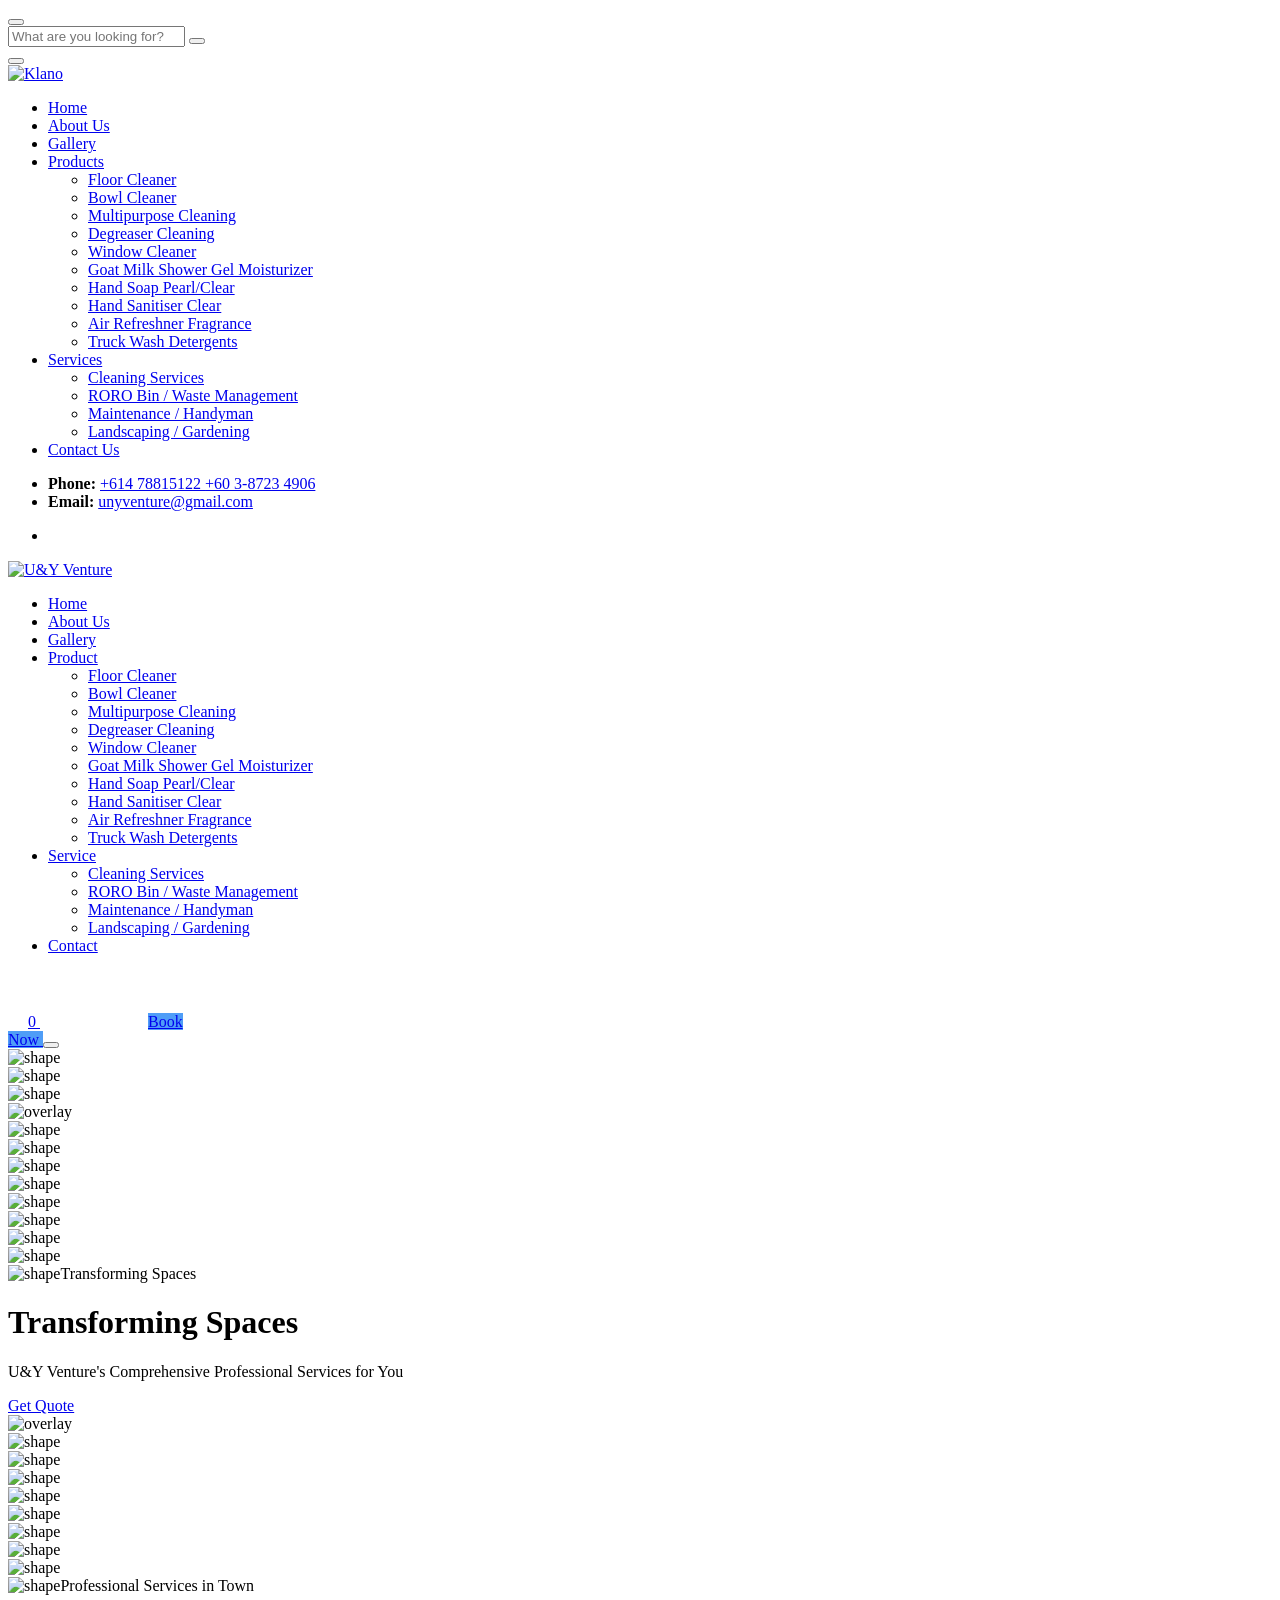
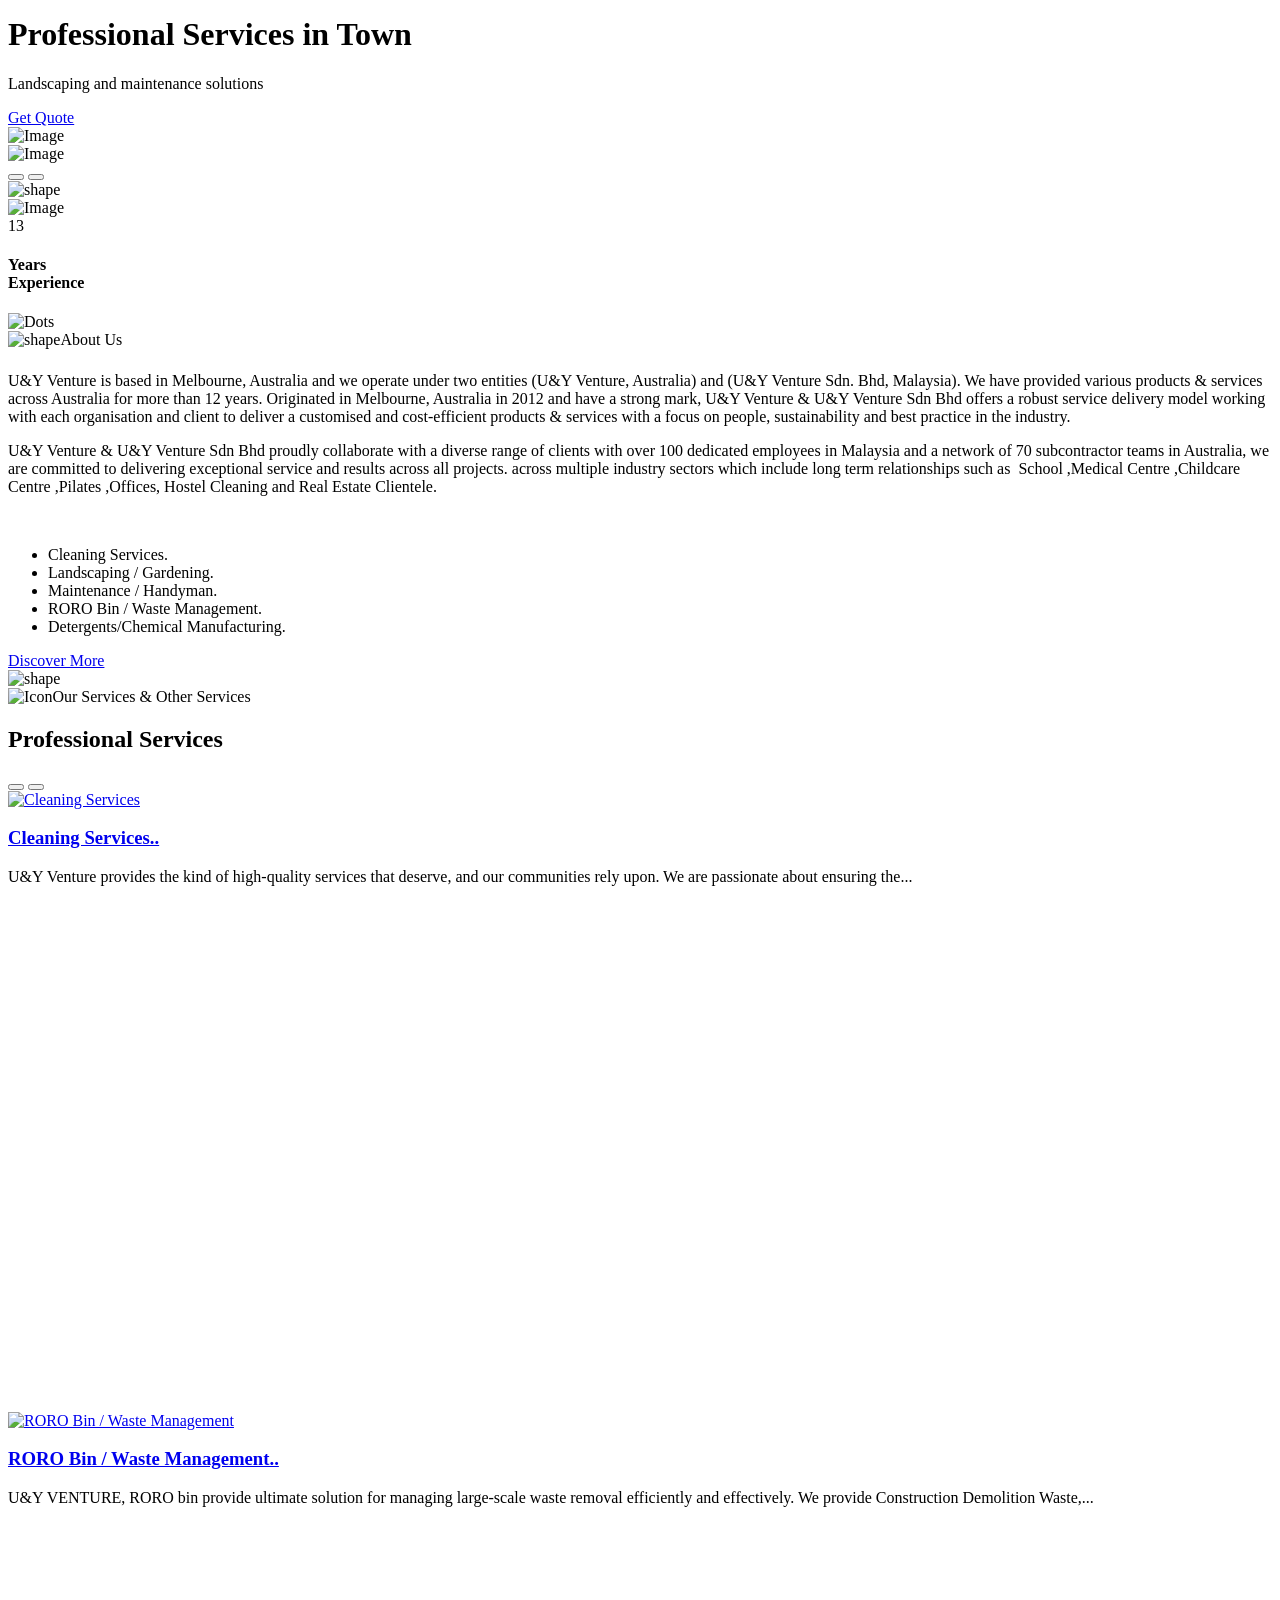
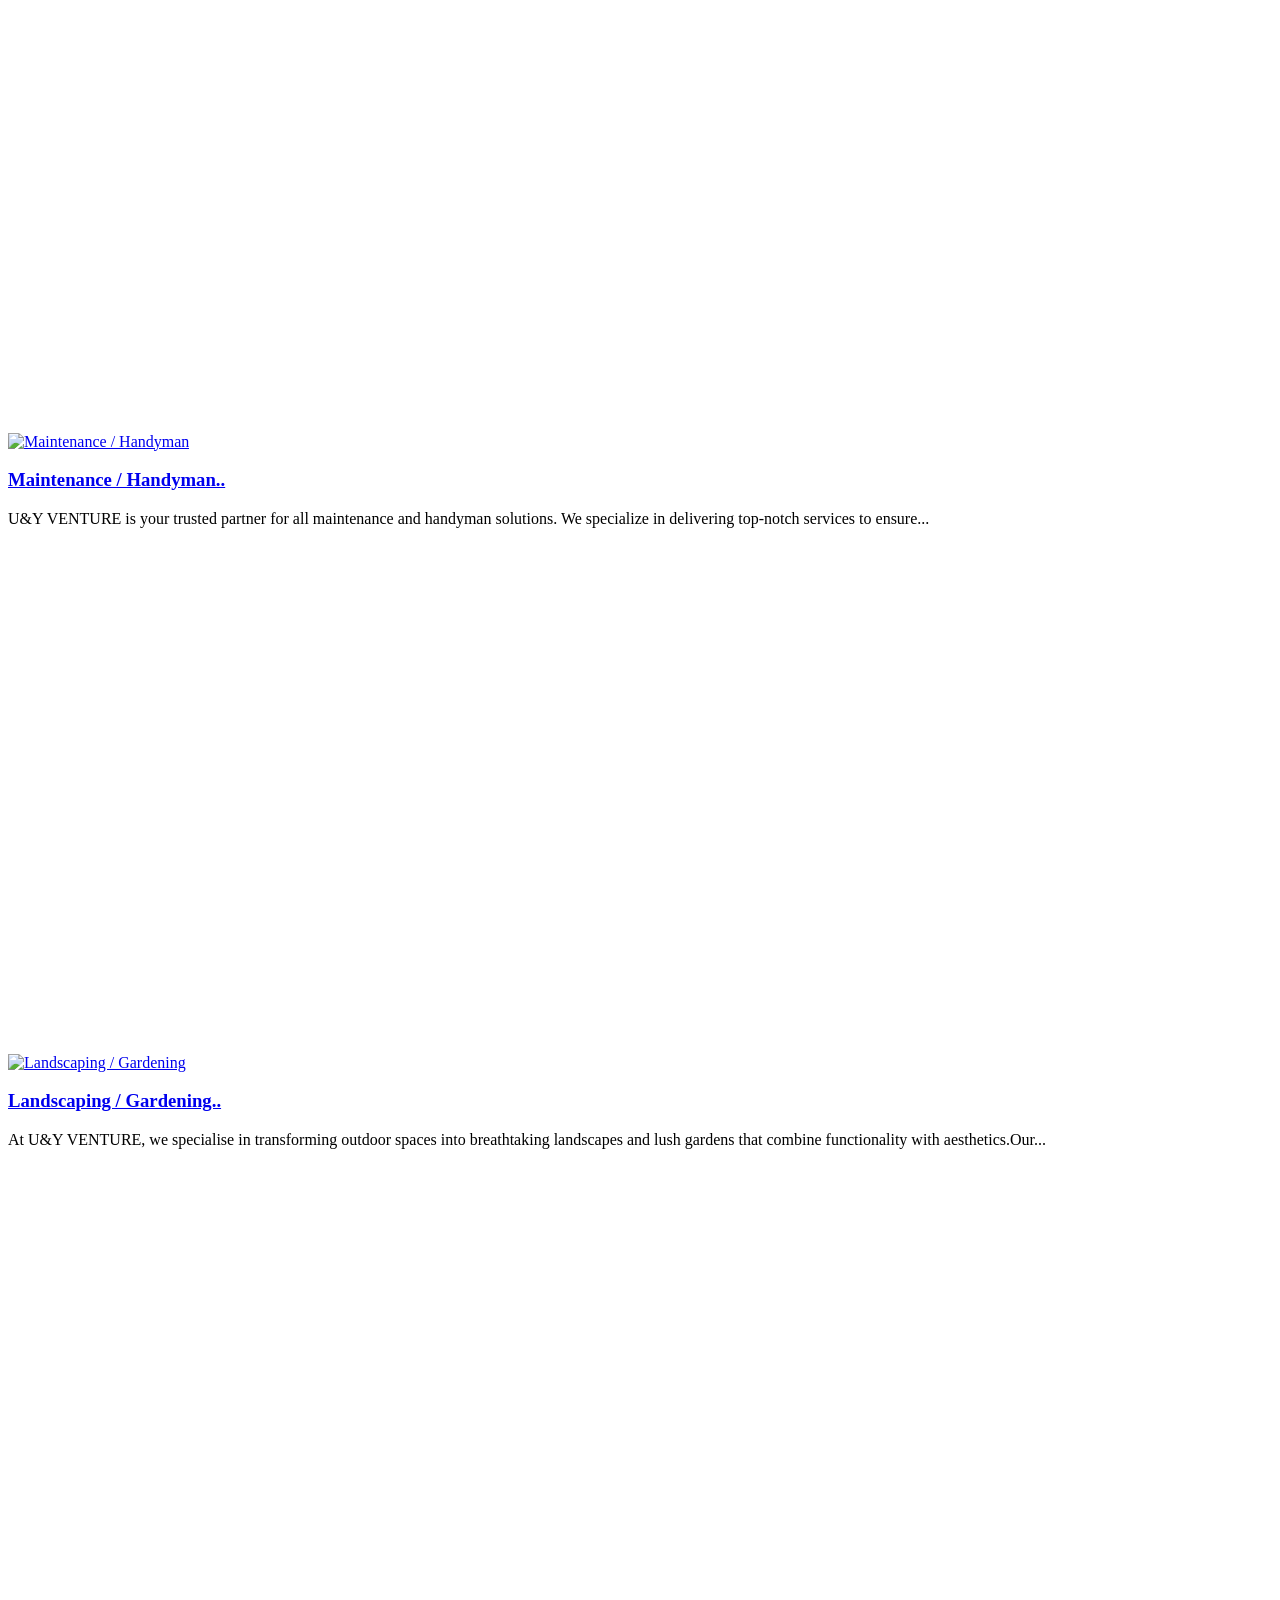
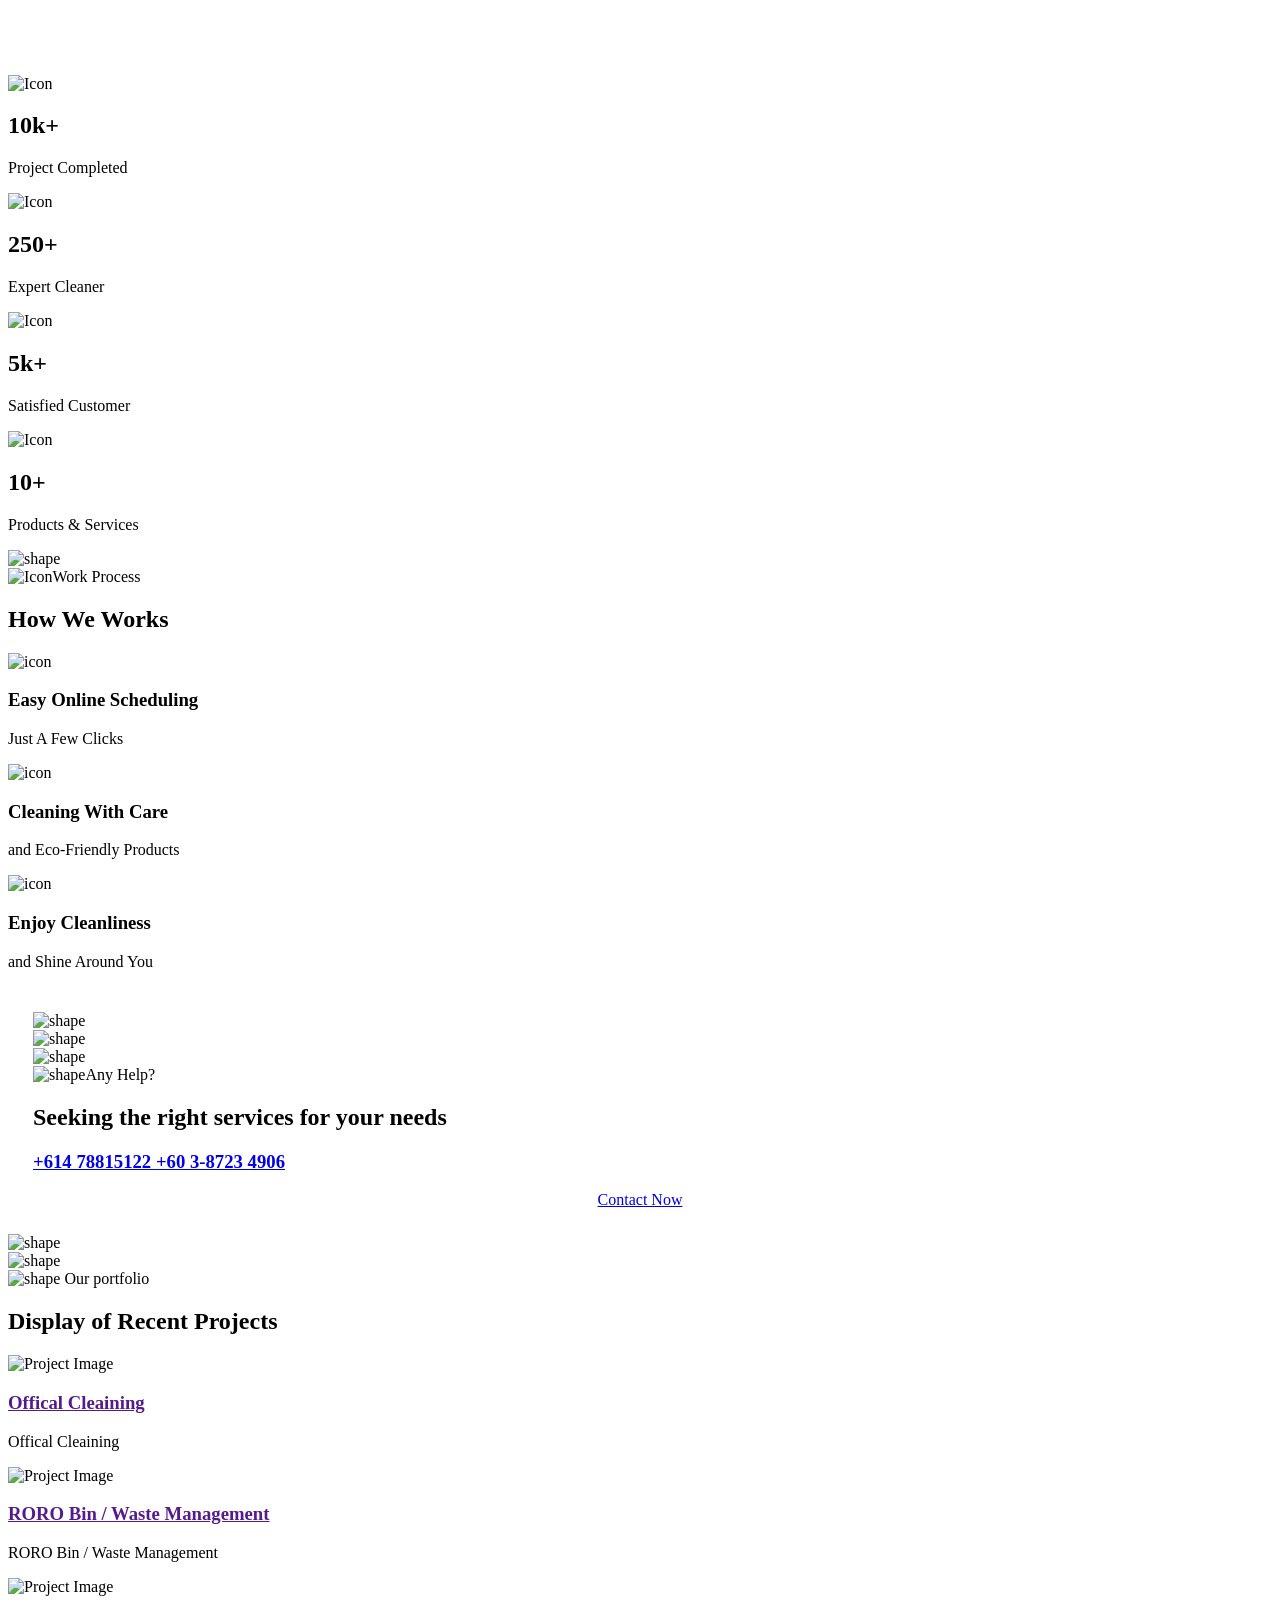
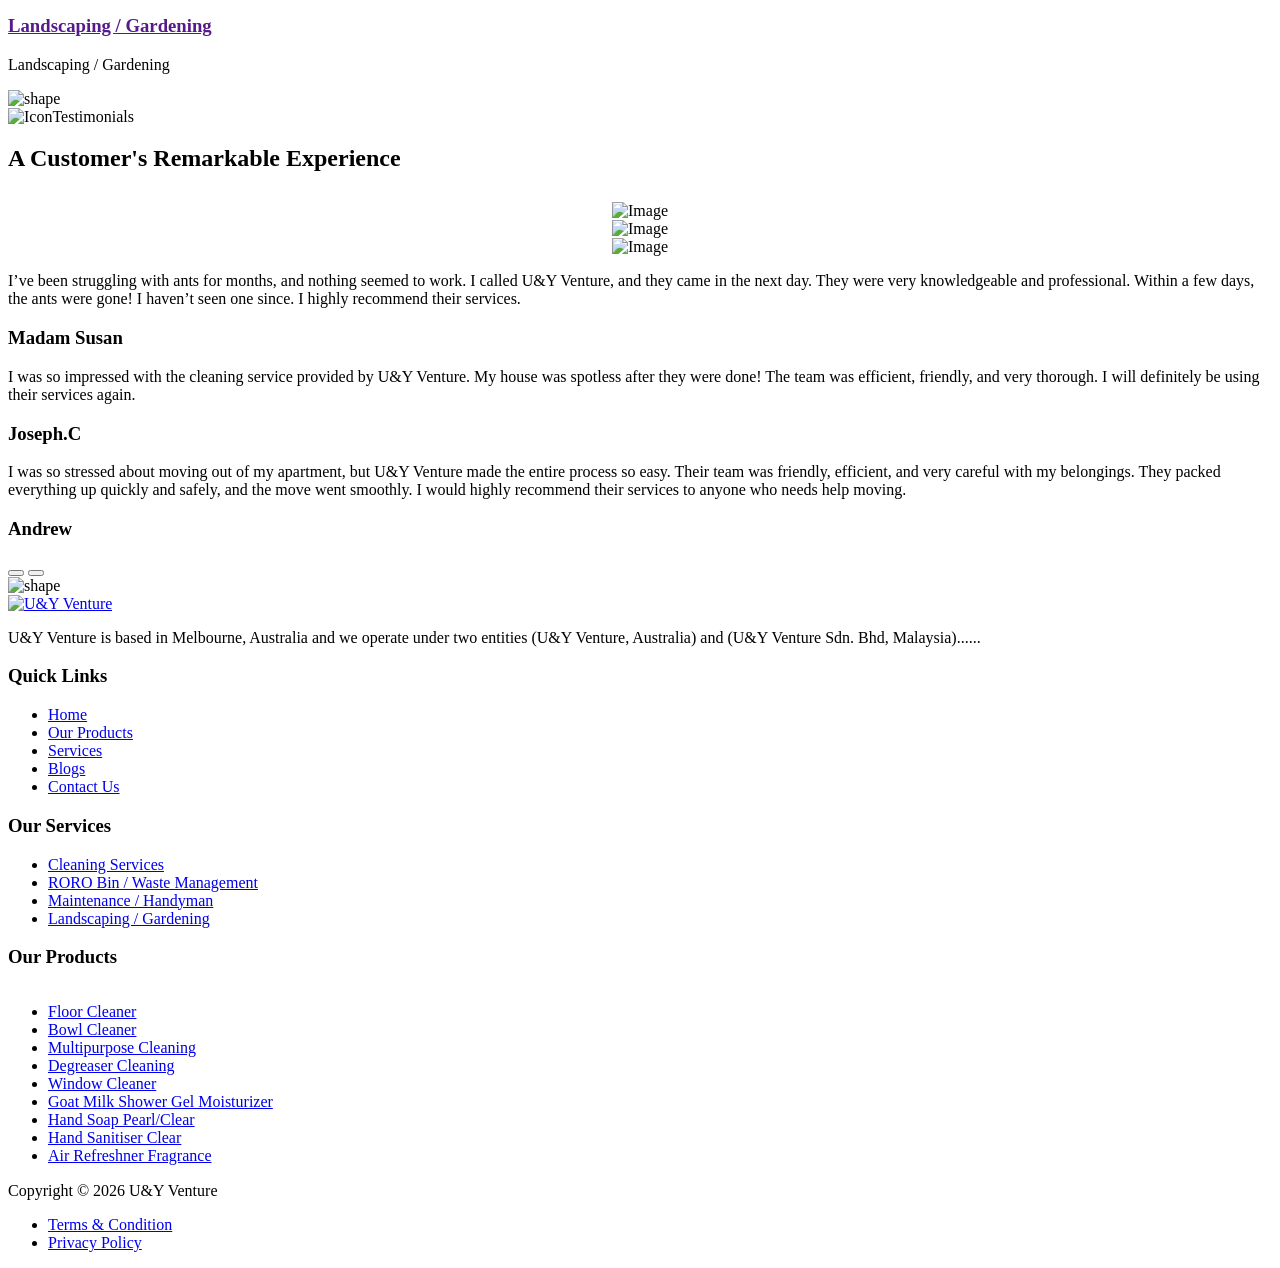
==== index.html @ c4845edf "Add files via upload" ====
<!DOCTYPE html>

<html lang="en">



<head>



    <!-- Required meta tags -->

    <meta http-equiv="content-type" content="text/html; charset=utf-8">

    <meta http-equiv="X-UA-Compatible" content="IE=edge" />

    <meta name="viewport" content="width=device-width, initial-scale=1.0, maximum-scale=1.0, user-scalable=no" />



    
    
    <meta name="description" content="U&amp;Y Venture">

    <meta property="og:description" content="U&amp;Y Venture" />

    <meta property="twitter:description" content="U&amp;Y Venture" />

    


    
    <meta name="keywords" content="U&amp;Y Venture">

    


    
    <title>U&amp;Y Venture</title>

    <meta property="og:title" content="U&amp;Y Venture" />

    <meta property="twitter:title" content="U&amp;Y Venture" />



    
    
    <link rel="canonical" href="https://unyventure.com/" />



<!---->
<link rel="stylesheet" href="https://cdnjs.cloudflare.com/ajax/libs/flag-icon-css/3.5.0/css/flag-icon.min.css">

<!---->

    <link rel="shortcut icon" href="https://unyventure.com/front/assets/img/fav.png">

    <link rel="apple-touch-icon" href="https://unyventure.com/front/assets/img/logos/apple-touch-icon-57x57.png">

    <link rel="apple-touch-icon" sizes="72x72" href="https://unyventure.com/front/assets/img/logos/apple-touch-icon-72x72.png">

    <link rel="apple-touch-icon" sizes="114x114"
        href="https://unyventure.com/front/assets/img/logos/apple-touch-icon-114x114.png">



    <!-- <link rel="preconnect" href="https://fonts.googleapis.com/">

    <link rel="preconnect" href="https://fonts.gstatic.com/" crossorigin>

    <link href="https://fonts.googleapis.com/css2?family=Poppins:wght@100;200;300;400;500;600;700;800&amp;display=swap"

        rel="stylesheet"> -->



    <link rel="stylesheet" href="https://unyventure.com/front/assets/css/app.min.css">



    <link rel="stylesheet" href="https://unyventure.com/front/assets/css/fontawesome.min.css">



    <link href="https://unyventure.com/front/assets/css/style.css" rel="stylesheet" media="screen">



    <script src="https://unyventure.com/front/assets/js/vendor/jquery-3.7.1.min.js"></script>

    <script src="https://unyventure.com/front/assets/js/app.min.js"></script>

    <script src="https://unyventure.com/front/assets/js/main.js"></script>







    <meta property="og:url" content="https://unyventure.com/" />





    <meta property="twitter:url" content="https://unyventure.com/" />







    <style>
    .left {

        text-align: left !important;

    }



    .center {

        text-align: center !important;

    }



    .right {

        text-align: right !important;

    }



    .bold {

        font-weight: bold !important;

    }



    .italic {

        font-style: italic !important;

    }



    .underline {

        text-decoration: underline !important;

    }



    blockquote {



        border-left: 5px solid rgba(0, 0, 0, .05);



        padding: 20px;



        font-size: 1.2em;



        font-style: italic;



        margin: 0 0 1.5em;



        position: relative;



    }
    </style>



    <script>
    var base_url = 'https://unyventure.com';
    </script>



</head>



<body>



    <!--<div class="preloader">-->

    <!--    <div class="loading-container">-->

    <!--        <div class="loading"></div>-->

    <!--        <div id="loading-icon"><img src="https://unyventure.com/front/assets/images/loader.svg" alt=""></div>-->

    <!--    </div>-->

    <!--</div>-->

    <!--<div class="preloader">-->

    <!--    <button class="th-btn preloaderCls">Cancel Preloader</button>-->

    <!--    <div class="preloader-inner">-->

    <!--        <div class="loader"></div>-->

    <!--    </div>-->

    <!--</div>-->

    



    <div class="popup-search-box d-none d-lg-block">

        <button class="searchClose"><i class="fal fa-times"></i></button>

        <form action="#">

            <input type="text" placeholder="What are you looking for?" /> <button type="submit"><i
                    class="fal fa-search"></i></button>

        </form>

    </div>





    <div class="th-menu-wrapper">

        <div class="th-menu-area text-center">

            <button class="th-menu-toggle"><i class="fal fa-times"></i></button>

            <div class="mobile-logo">

                <a href="https://unyventure.com"><img src="https://unyventure.com/front/assets/img/logo.png" style="width: 100px;"
                        alt="Klano" /></a>

            </div>

            <div class="th-mobile-menu">

                <ul>

                    <li>

                        <a href="https://unyventure.com">Home</a>

                    </li>

                    <li><a href="https://unyventure.com/about-us">About Us</a></li>
                   <li><a href="https://unyventure.com/gallery">Gallery</a></li>

                    <li class="menu-item-has-children">

                        <a href="https://unyventure.com/products"> Products</a>

                        <ul class="sub-menu">
                            <!-- Add these styles -->

                            
                            
                            <li>

                                <a href="https://unyventure.com/product/floor-cleaner">Floor Cleaner</a>

                            </li>

                            
                            <li>

                                <a href="https://unyventure.com/product/bowl-cleaner">Bowl Cleaner</a>

                            </li>

                            
                            <li>

                                <a href="https://unyventure.com/product/multipurpose-cleaning">Multipurpose Cleaning</a>

                            </li>

                            
                            <li>

                                <a href="https://unyventure.com/product/degreaser-cleaning">Degreaser Cleaning</a>

                            </li>

                            
                            <li>

                                <a href="https://unyventure.com/product/window-cleaner">Window Cleaner</a>

                            </li>

                            
                            <li>

                                <a href="https://unyventure.com/product/goat-milk-shower-gel-moisturizer">Goat Milk Shower Gel  Moisturizer</a>

                            </li>

                            
                            <li>

                                <a href="https://unyventure.com/product/hand-soap-pearl-clear">Hand Soap Pearl/Clear</a>

                            </li>

                            
                            <li>

                                <a href="https://unyventure.com/product/hand-sanitiser-clear">Hand Sanitiser Clear</a>

                            </li>

                            
                            <li>

                                <a href="https://unyventure.com/product/air-refreshner-fragrance">Air Refreshner Fragrance</a>

                            </li>

                            
                            <li>

                                <a href="https://unyventure.com/product/truck-wash-detergents">Truck Wash Detergents</a>

                            </li>

                            
                        </ul>

                    </li>



                    <li class="menu-item-has-children">

                        <a href="https://unyventure.com/services"> Services</a>

                        <ul class="sub-menu">

                            
                            
                            <li>

                                <a href="https://unyventure.com/service/cleaning-services">Cleaning Services</a>

                            </li>

                            
                            <li>

                                <a href="https://unyventure.com/service/roro-bin-waste-management">RORO Bin / Waste Management</a>

                            </li>

                            
                            <li>

                                <a href="https://unyventure.com/service/maintenance-handyman">Maintenance / Handyman</a>

                            </li>

                            
                            <li>

                                <a href="https://unyventure.com/service/landscaping-gardening">Landscaping / Gardening</a>

                            </li>

                            
                        </ul>

                    </li>

                    <!-- <li class="menu-item-has-children">

                            <a href="#">Pages</a>

                            <ul class="sub-menu">

                                <li class="menu-item-has-children">

                                    <a href="#">Shop</a>

                                    <ul class="sub-menu">

                                        <li><a href="shop.html">Shop</a></li>

                                        <li><a href="shop-details.html">Shop Details</a></li>

                                        <li><a href="cart.html">Cart Page</a></li>

                                        <li><a href="checkout.html">Checkout</a></li>

                                        <li><a href="wishlist.html">Wishlist</a></li>

                                    </ul>

                                </li>

                                <li><a href="team.html">Team</a></li>

                                <li><a href="team-details.html">Team Details</a></li>

                                <li><a href="gallery.html">Project Gallery</a></li>

                                <li><a href="project-details.html">Project Details</a></li>

                                <li><a href="appointment.html">Appointments</a></li>

                                <li><a href="faq.html">Faq Page</a></li>

                                <li><a href="pricing.html">Pricing Plan</a></li>

                                <li><a href="error.html">Error Page</a></li>

                            </ul>

                        </li>

                        <li class="menu-item-has-children">

                            <a href="#">Blog</a>

                            <ul class="sub-menu">

                                <li><a href="blog.html">Blog</a></li>

                                <li><a href="blog-details.html">Blog Details</a></li>

                            </ul>

                        </li> -->

                    <li><a href="https://unyventure.com/contact-us">Contact Us</a></li>

                </ul>

            </div>

        </div>

    </div>

    <header class="th-header header-layout1">

        <div class="header-top">

            <div class="container">

                <div class="row justify-content-center justify-content-lg-between align-items-center gy-2">

                    <div class="col-auto d-none d-lg-block">

                        <div class="header-links">

                            <ul>

                                <li class="d-none d-sm-inline-block">
                                    <i class="fas fa-phone"></i><b>Phone:</b>
                                    <a href="tel:+61478815122">
                                        <span class="flag-icon flag-icon-au"></span> +614 78815122
                                    </a>
                                    <a href="tel:+60387234906">
                                        <span class="flag-icon flag-icon-my"></span> +60 3-8723 4906
                                    </a>
                                </li>




                                <li class="d-none d-sm-inline-block">

                                    <i class="fas fa-envelope"></i><b>Email:</b>

                                    <a
                                        href="mailto:unyventure@gmail.com">unyventure@gmail.com</a>

                                </li>

                            </ul>

                        </div>

                    </div>

                    <div class="col-auto">

                        <div class="header-links">

                            <ul>

                                <li>

                                    <div class="social-links">

                                        <!--<a href="https://www.facebook.com/share/1FcgkQNRRk/?mibextid=wwXIfr"><i class="fab fa-facebook-f"></i></a>-->

                                        <!--<a href="https://www.youtube.com/@UnYVenture"><i class="fab fa-twitter"></i></a>-->

                                        <!--<a href="https://www.tiktok.com/@unyventuresdnbhd?_t=ZS-8xALS7BcxKT&amp;_r=1"><i-->
                                        <!--        class="fab fa-linkedin-in"></i></a>-->

                                        <!--<a href="https://www.instagram.com/uny_venture?igsh=MWFhdTdseTFsdWxjMg%3D%3D&amp;utm_source=qr"><i class="fab fa-instagram"></i></a>-->

                                        <!--<a href=""><i class="fab fa-youtube"></i></a>-->
                                        
                                           <a target="_blank" href="https://www.facebook.com/share/1FcgkQNRRk/?mibextid=wwXIfr"><i class="fab fa-facebook-f"></i></a>
    <a target="_blank" href="https://www.instagram.com/uny_venture?igsh=MWFhdTdseTFsdWxjMg%3D%3D&amp;utm_source=qr"><i class="fab fa-instagram"></i></a>
<a target="_blank" href="https://www.youtube.com/@UnYVenture"><i class="fab fa-youtube"></i></a>
                        <a target="_blank" href="https://www.tiktok.com/@unyventuresdnbhd?_t=ZS-8xALS7BcxKT&amp;_r=1"><i class="fab fa-tiktok"></i></a>

                                    </div>

                                </li>

                            </ul>

                        </div>

                    </div>

                </div>

            </div>

        </div>

        <div class="sticky-wrapper">

            <div class="menu-area">

                <div class="container">

                    <div class="row align-items-center justify-content-between">

                        <div class="col-auto">

                            <div class="header-logo">

                                <a href="https://unyventure.com"><img src="https://unyventure.com/front/assets/img/logo.png"
                                        style="width: 100px;" alt="U&amp;Y Venture" /></a>

                            </div>

                        </div>

                        <div class="col-auto d-none d-lg-inline-block">

                            <nav class="main-menu d-none d-lg-inline-block">

                                <ul>

                                    <li><a href="https://unyventure.com">Home</a></li>

                                    <li><a href="https://unyventure.com/about-us">About Us</a></li>
                                      <li><a href="https://unyventure.com/gallery">Gallery</a></li>
                                    <!--<li><a href="https://unyventure.com/shop">Shop</a></li>-->

                                    <li class="menu-item-has-children">

                                        <a href="https://unyventure.com/products">Product</a>

                                        <ul class="sub-menu">

                                            
                                            
                                            <li>

                                                <a
                                                    href="https://unyventure.com/product/floor-cleaner">Floor Cleaner</a>

                                            </li>

                                            
                                            <li>

                                                <a
                                                    href="https://unyventure.com/product/bowl-cleaner">Bowl Cleaner</a>

                                            </li>

                                            
                                            <li>

                                                <a
                                                    href="https://unyventure.com/product/multipurpose-cleaning">Multipurpose Cleaning</a>

                                            </li>

                                            
                                            <li>

                                                <a
                                                    href="https://unyventure.com/product/degreaser-cleaning">Degreaser Cleaning</a>

                                            </li>

                                            
                                            <li>

                                                <a
                                                    href="https://unyventure.com/product/window-cleaner">Window Cleaner</a>

                                            </li>

                                            
                                            <li>

                                                <a
                                                    href="https://unyventure.com/product/goat-milk-shower-gel-moisturizer">Goat Milk Shower Gel  Moisturizer</a>

                                            </li>

                                            
                                            <li>

                                                <a
                                                    href="https://unyventure.com/product/hand-soap-pearl-clear">Hand Soap Pearl/Clear</a>

                                            </li>

                                            
                                            <li>

                                                <a
                                                    href="https://unyventure.com/product/hand-sanitiser-clear">Hand Sanitiser Clear</a>

                                            </li>

                                            
                                            <li>

                                                <a
                                                    href="https://unyventure.com/product/air-refreshner-fragrance">Air Refreshner Fragrance</a>

                                            </li>

                                            
                                            <li>

                                                <a
                                                    href="https://unyventure.com/product/truck-wash-detergents">Truck Wash Detergents</a>

                                            </li>

                                            
                                        </ul>

                                    </li>

                                    <li class="menu-item-has-children">

                                        <a href="https://unyventure.com/services">Service</a>

                                        <ul class="sub-menu">

                                            
                                            
                                            <li>

                                                <a
                                                    href="https://unyventure.com/service/cleaning-services">Cleaning Services</a>

                                            </li>

                                            
                                            <li>

                                                <a
                                                    href="https://unyventure.com/service/roro-bin-waste-management">RORO Bin / Waste Management</a>

                                            </li>

                                            
                                            <li>

                                                <a
                                                    href="https://unyventure.com/service/maintenance-handyman">Maintenance / Handyman</a>

                                            </li>

                                            
                                            <li>

                                                <a
                                                    href="https://unyventure.com/service/landscaping-gardening">Landscaping / Gardening</a>

                                            </li>

                                            
                                        </ul>

                                    </li>

                                    <li><a href="https://unyventure.com/contact-us">Contact</a></li>

                                </ul>

                            </nav>

                        </div>

                        <div class="col-auto">

                            <div class="header-button">
                                <!-- <button type="button"
                                    class="simple-icon sideMenuCart"><span class="badge">5</span> <i
                                        class="far fa-cart-shopping"></i></button> -->
                                <a href="https://unyventure.com/cart" class="th-btn1"
                                    style="padding: 28px 20px; border-radius:0px;">
                                    <i class="fa-light far fa-cart-shopping"></i>
                                    <span class="badge">0</span>
                                </a>
                                <a href="tel:+61381192247" class="th-btn1" title="Australia"
                                   style="padding: 28px 20px; border-radius: 0px; position: relative; display: inline-block; text-decoration: none;">
                                    <i class="fa-light fa-phone"></i>

                                </a>
                                
                                <style>
                                    /* Hover effect for the button */
                                    .th-btn1:hover span {
                                        visibility: visible !important; /* Show the tooltip on hover */
                                    }
                                </style>


                                
                                                                <a href="tel:+60387234906" class="th-btn1" title="Malaysia"
                                   style="padding: 28px 20px; border-radius: 0px; position: relative; display: inline-block; text-decoration: none;">
                                    <i class="fa-light fa-phone"></i>
                                    
                                </a>
                                
                               

                                        


                                <!-- Book Now Button for mobile -->

                                <a href="https://unyventure.com/contact-us" class="th-btn1 d-block d-lg-none"
                                    style="border-radius:0px;background-color: #4f9df7;">

                                    <span>Book</span><br>

                                    <span>Now</span><i class="ms-2"></i>

                                </a>

                                <!-- Book Now Button for mobile -->

                                <button type="button" class="th-menu-toggle d-block d-lg-none"><i
                                        class="far fa-bars"></i></button>

                            </div>



                        </div>

                    </div>

                </div>

            </div>

        </div>

    </header>





    <!-- Header End -->




<!-- Slider -->

<div class="th-hero-wrapper hero-1" id="hero">

    <div class="shape-mockup starani" data-top="9%" data-left="9%"><img
            src="https://unyventure.com/front/assets/img/shape/vector_shape_4.svg" alt="shape" /></div>

    <div class="shape-mockup starani" data-top="2%" data-left="32%"><img
            src="https://unyventure.com/front/assets/img/shape/vector_shape_4.svg" alt="shape" /></div>

    <div class="shape-mockup starani" data-bottom="5%" data-right="40%"><img
            src="https://unyventure.com/front/assets/img/shape/vector_shape_4.svg" alt="shape" /></div>

    <div class="swiper th-slider" id="heroSlide1" data-slider-options='{"effect":"fade","autoHeight":true}'>

        <div class="swiper-wrapper">

            
            <div class="swiper-slide">



                <div class="hero-inner" data-bg-src="https://unyventure.com/uploads/31_1737789870.webp">

                    <div class="hero-overlay"><img src="https://unyventure.com/front/assets/img/hero/hero_overlay_1.png"
                            alt="overlay" /></div>

                    <div class="bubble_1" data-ani="bubble_ani" data-ani-delay="0.5s"><img
                            src="https://unyventure.com/front/assets/img/hero/bubble_1.png" alt="shape" /></div>

                    <div class="bubble_2" data-ani="bubble_ani" data-ani-delay="0.7s"><img
                            src="https://unyventure.com/front/assets/img/hero/bubble_2.png" alt="shape" /></div>

                    <div class="bubble_3" data-ani="bubble_ani" data-ani-delay="0.9s"><img
                            src="https://unyventure.com/front/assets/img/hero/bubble_3.png" alt="shape" /></div>

                    <div class="bubble_4" data-ani="bubble_ani" data-ani-delay="1.1s"><img
                            src="https://unyventure.com/front/assets/img/hero/bubble_4.png" alt="shape" /></div>

                    <div class="bubble_3" data-ani="bubble_ani" data-ani-delay="2s"><img
                            src="https://unyventure.com/front/assets/img/hero/bubble_2.png" alt="shape" /></div>

                    <div class="bubble_4" data-ani="bubble_ani" data-ani-delay="2.5s"><img
                            src="https://unyventure.com/front/assets/img/hero/bubble_1.png" alt="shape" /></div>

                    <div class="bubble_1" data-ani="bubble_ani" data-ani-delay="3.5s"><img
                            src="https://unyventure.com/front/assets/img/hero/bubble_3.png" alt="shape" /></div>

                    <div class="bubble_2" data-ani="bubble_ani" data-ani-delay="4.5s"><img
                            src="https://unyventure.com/front/assets//img/hero/bubble_1.png" alt="shape" /></div>

                    <div class="container">

                        <div class="hero-style1">

                            <span class="sub-title" data-ani="slideinup" data-ani-delay="0.1s"><img
                                    src="https://unyventure.com/front/assets/img/theme-img/title_icon.jpeg"
                                    alt="shape" />Transforming Spaces</span>

                            <h1 class="hero-title">

                                <span class="title1" data-ani="slideinup"
                                    data-ani-delay="0.3s">Transforming Spaces</span>

                                <!-- <span class="title2" data-ani="slideinup" data-ani-delay="0.4s">In <span class="text-transparent">Town!</span></span> -->

                            </h1>

                            <p class="hero-text" data-ani="slideinup" data-ani-delay="0.5s">

                                U&amp;Y Venture&#039;s Comprehensive Professional Services for You

                            </p>

                            <div class="btn-group" data-ani="slideinup" data-ani-delay="0.6s">

                                <a href="https://unyventure.com/contact-us" class="th-btn style3">Get Quote<i
                                        class="fas fa-arrow-up-right ms-2"></i></a>



                            </div>

                        </div>

                    </div>

                </div>

            </div>

            
            <div class="swiper-slide">



                <div class="hero-inner" data-bg-src="https://unyventure.com/uploads/1-768x537_1739338693.webp">

                    <div class="hero-overlay"><img src="https://unyventure.com/front/assets/img/hero/hero_overlay_1.png"
                            alt="overlay" /></div>

                    <div class="bubble_1" data-ani="bubble_ani" data-ani-delay="0.5s"><img
                            src="https://unyventure.com/front/assets/img/hero/bubble_1.png" alt="shape" /></div>

                    <div class="bubble_2" data-ani="bubble_ani" data-ani-delay="0.7s"><img
                            src="https://unyventure.com/front/assets/img/hero/bubble_2.png" alt="shape" /></div>

                    <div class="bubble_3" data-ani="bubble_ani" data-ani-delay="0.9s"><img
                            src="https://unyventure.com/front/assets/img/hero/bubble_3.png" alt="shape" /></div>

                    <div class="bubble_4" data-ani="bubble_ani" data-ani-delay="1.1s"><img
                            src="https://unyventure.com/front/assets/img/hero/bubble_4.png" alt="shape" /></div>

                    <div class="bubble_3" data-ani="bubble_ani" data-ani-delay="2s"><img
                            src="https://unyventure.com/front/assets/img/hero/bubble_2.png" alt="shape" /></div>

                    <div class="bubble_4" data-ani="bubble_ani" data-ani-delay="2.5s"><img
                            src="https://unyventure.com/front/assets/img/hero/bubble_1.png" alt="shape" /></div>

                    <div class="bubble_1" data-ani="bubble_ani" data-ani-delay="3.5s"><img
                            src="https://unyventure.com/front/assets/img/hero/bubble_3.png" alt="shape" /></div>

                    <div class="bubble_2" data-ani="bubble_ani" data-ani-delay="4.5s"><img
                            src="https://unyventure.com/front/assets//img/hero/bubble_1.png" alt="shape" /></div>

                    <div class="container">

                        <div class="hero-style1">

                            <span class="sub-title" data-ani="slideinup" data-ani-delay="0.1s"><img
                                    src="https://unyventure.com/front/assets/img/theme-img/title_icon.jpeg"
                                    alt="shape" />Professional Services in Town</span>

                            <h1 class="hero-title">

                                <span class="title1" data-ani="slideinup"
                                    data-ani-delay="0.3s">Professional Services in Town</span>

                                <!-- <span class="title2" data-ani="slideinup" data-ani-delay="0.4s">In <span class="text-transparent">Town!</span></span> -->

                            </h1>

                            <p class="hero-text" data-ani="slideinup" data-ani-delay="0.5s">

                                Landscaping and maintenance solutions

                            </p>

                            <div class="btn-group" data-ani="slideinup" data-ani-delay="0.6s">

                                <a href="https://unyventure.com/contact-us" class="th-btn style3">Get Quote<i
                                        class="fas fa-arrow-up-right ms-2"></i></a>



                            </div>

                        </div>

                    </div>

                </div>

            </div>

            


        </div>

    </div>

    <div class="circle-shape"><img src="https://unyventure.com/front/assets/img/hero/circle_big.png" alt="Image" /></div>

    <div class="circle-shape2"><img src="https://unyventure.com/front/assets/img/hero/circle_middle.png" alt="Image" /></div>

    <div class="icon-box">

        <button data-slider-prev="#heroSlide1" class="slider-arrow default"><i class="far fa-arrow-left"></i></button>

        <button data-slider-next="#heroSlide1" class="slider-arrow default"><i class="far fa-arrow-right"></i></button>

    </div>

    <div class="hero-overlay-ani"></div>

</div>







<!-- about -->



<div class="space" id="about-sec">

    <div class="shape-mockup jump" data-top="15%" data-left="0%"><img
            src="https://unyventure.com/front/assets/img/shape/vector_shape_6.png" alt="shape" /></div>

    <div class="container">

        <div class="row align-items-center">

            <div class="col-xl-5 mb-30 mb-xl-0">

                <div class="pe-xxl-5">

                    <div class="img-box3">

                        <!-- Dynamic Images -->

                        <div class="img1">

                            <img src="https://unyventure.com/uploads/abt_1742530338.webp" alt="Image" />

                        </div>

                        <!-- Years of Experience -->

                        <div class="year-box">

                            <div class="box-number">

                                <span class="counter-number">13</span> <!-- Replace with dynamic value if available -->

                            </div>

                            <h4 class="box-title">

                                Years<br />

                                Experience

                            </h4>

                        </div>

                        <!-- Dynamic Images -->

                        <!--<div class="img2">-->

                        <!--    <img src="https://unyventure.com/front/assets/img/unventureimage.jpeg" alt="Image" />-->

                        <!--</div>-->

                        <!-- Decorative Shape -->

                        <div class="shape1">

                            <img src="https://unyventure.com/front/assets/img/normal/dots.png" alt="Dots" />

                        </div>

                    </div>

                </div>

            </div>

            <div class="col-xl-7 text-xl-start text-center">

                <div class="title-area mb-32">

                    <span class="sub-title">

                        <img src="https://unyventure.com/front/assets/img/theme-img/title_icon.jpeg" alt="shape" />About Us

                    </span>

                    <h2 class="sec-title" style="font-size: 27px;">

                        <!--<p><span class="OYPEnA font-feature-liga-off font-feature-clig-off font-feature-calt-off text-decoration-none text-strikethrough-none">U&amp;Y Venture is based in Melbourne, Australia and we operate under two entities (U&amp;Y Venture, Australia) and (U&amp;Y Venture Sdn. Bhd, Malaysia). We have provided various products &amp; services across Australia for more than 12 years. Originated in Melbourne, Australia in 2012 and have a strong mark, U&amp;Y Venture &amp; U&amp;Y Venture Sdn Bhd offers a robust service delivery model working with each organisation and client to deliver a customised and cost-efficient products &amp; services with a focus on people, sustainability and best practice in the industry.</span>&nbsp;</p>
<p>U&amp;Y Venture &amp; U&amp;Y Venture Sdn Bhd proudly collaborate with a diverse range of clients with over 100 dedicated employees in Malaysia and a network of 70 subcontractor teams in Australia, we are committed to delivering exceptional service and results across all projects. across multiple industry sectors which include long term relationships such as &nbsp;School ,Medical Centre ,Childcare Centre ,Pilates ,Offices, Hostel Cleaning and Real Estate Clientele.</p>
<p>&nbsp;</p>-->

                        <!--<span class="text-theme">Services</span>-->

                    </h2>

                    <p class="sec-text">

                        <p><span class="OYPEnA font-feature-liga-off font-feature-clig-off font-feature-calt-off text-decoration-none text-strikethrough-none">U&amp;Y Venture is based in Melbourne, Australia and we operate under two entities (U&amp;Y Venture, Australia) and (U&amp;Y Venture Sdn. Bhd, Malaysia). We have provided various products &amp; services across Australia for more than 12 years. Originated in Melbourne, Australia in 2012 and have a strong mark, U&amp;Y Venture &amp; U&amp;Y Venture Sdn Bhd offers a robust service delivery model working with each organisation and client to deliver a customised and cost-efficient products &amp; services with a focus on people, sustainability and best practice in the industry.</span>&nbsp;</p>
<p>U&amp;Y Venture &amp; U&amp;Y Venture Sdn Bhd proudly collaborate with a diverse range of clients with over 100 dedicated employees in Malaysia and a network of 70 subcontractor teams in Australia, we are committed to delivering exceptional service and results across all projects. across multiple industry sectors which include long term relationships such as &nbsp;School ,Medical Centre ,Childcare Centre ,Pilates ,Offices, Hostel Cleaning and Real Estate Clientele.</p>
<p>&nbsp;</p>

                        <!--<p><span class="OYPEnA font-feature-liga-off font-feature-clig-off font-feature-calt-off text-decoration-none text-strikethrough-none">U&amp;Y Venture is based in Melbourne, Australia and we operate under two entities (U&amp;Y Venture, Australia) and (U&amp;Y Venture Sdn. Bhd, Malaysia). We have provided various products &amp; services across Australia for more than 12 years. Originated in Melbourne, Australia in 2012 and have a strong mark, U&amp;Y Venture &amp; U&amp;Y Venture Sdn Bhd offers a robust service delivery model working with each organisation and client to deliver a customised and cost-efficient products &amp; services with a focus on people, sustainability and best practice in the industry.</span>&nbsp;</p>
<p>U&amp;Y Venture &amp; U&amp;Y Venture Sdn Bhd proudly collaborate...-->



                    </p>

                </div>

                <div class="checklist style2 list-two-column mb-30">

                    <ul>

                        <li><i class="fas fa-shield-check"></i> Cleaning Services.</li>
                         <li><i class="fas fa-shield-check"></i> Landscaping / Gardening.</li>
                          <li><i class="fas fa-shield-check"></i> Maintenance / Handyman.</li>
                             <li><i class="fas fa-shield-check"></i> RORO Bin / Waste Management.</li>

                        <li><i class="fas fa-shield-check"></i> Detergents/Chemical Manufacturing.</li>

                       

                       

                     

                    </ul>

                </div>

                <a href="https://unyventure.com/about-us" class="th-btn">Discover More<i
                        class="fas fa-arrow-up-right ms-2"></i></a>

            </div>

        </div>

    </div>

</div>



<!-- Our Services -->

<section class="space-bottom" id="service-sec">

    <div class="shape-mockup jump" data-bottom="10%" data-right="0%">



        <img src="https://unyventure.com/front/assets/img/shape/vector_shape_6.png" alt="shape" />

    </div>

    <div class="container">

        <div class="row justify-content-lg-between justify-content-center align-items-end">

            <div class="col-lg">

                <div class="title-area text-center text-lg-start">

                    <span class="sub-title">



                        <img src="https://unyventure.com/front/assets/img/theme-img/title_icon.jpeg" alt="Icon" />Our Services &
                        Other Services

                    </span>



                    <h2 class="sec-title">Professional Services</h2>

                </div>

            </div>

            <div class="col-lg-auto mt-n3 mt-lg-0">

                <div class="sec-btn">

                    <div class="icon-box">

                        <button data-slider-prev="#serviceSlider2" class="slider-arrow default">

                            <i class="far fa-arrow-left"></i>

                        </button>

                        <button data-slider-next="#serviceSlider2" class="slider-arrow default">

                            <i class="far fa-arrow-right"></i>

                        </button>

                    </div>

                </div>

            </div>

        </div>

        <div class="swiper th-slider has-shadow" id="serviceSlider2"
            data-slider-options='{"breakpoints":{"0":{"slidesPerView":1},"576":{"slidesPerView":"1"},"768":{"slidesPerView":"2"},"992":{"slidesPerView":"2"},"1200":{"slidesPerView":"3"}}}'>

            <div class="swiper-wrapper">

                
                <div class="swiper-slide">

                    <div class="service-box" style="height: 621px;">

                        <div class="box-shape"></div>

                        <div class="box-shape"></div>

                        <div class="box-shape"></div>

                        <div class="box-img">
<a href="https://unyventure.com/service/cleaning-services">
                            <img src="https://unyventure.com/uploads/1-768x537_1739336275.webp" alt="Cleaning Services" />
</a>
                        </div>

                        <h3 class="box-title">

                            <a href="https://unyventure.com/service/cleaning-services">Cleaning Services..</a>

                        </h3>

                        <p class="box-text">
                            U&amp;Y Venture provides the kind of high-quality services that deserve, and our communities rely upon.
We are passionate about ensuring the...
                        </p>




                    </div>

                </div>

                
                <div class="swiper-slide">

                    <div class="service-box" style="height: 621px;">

                        <div class="box-shape"></div>

                        <div class="box-shape"></div>

                        <div class="box-shape"></div>

                        <div class="box-img">
<a href="https://unyventure.com/service/roro-bin-waste-management">
                            <img src="https://unyventure.com/uploads/roro_1742303270.webp" alt="RORO Bin / Waste Management" />
</a>
                        </div>

                        <h3 class="box-title">

                            <a href="https://unyventure.com/service/roro-bin-waste-management">RORO Bin / Waste Management..</a>

                        </h3>

                        <p class="box-text">
                            U&amp;Y VENTURE, RORO bin provide ultimate solution for managing large-scale waste removal efficiently and effectively. We provide Construction Demolition Waste,...
                        </p>




                    </div>

                </div>

                
                <div class="swiper-slide">

                    <div class="service-box" style="height: 621px;">

                        <div class="box-shape"></div>

                        <div class="box-shape"></div>

                        <div class="box-shape"></div>

                        <div class="box-img">
<a href="https://unyventure.com/service/maintenance-handyman">
                            <img src="https://unyventure.com/uploads/Screenshot_(730)_1737783184.webp" alt="Maintenance / Handyman" />
</a>
                        </div>

                        <h3 class="box-title">

                            <a href="https://unyventure.com/service/maintenance-handyman">Maintenance / Handyman..</a>

                        </h3>

                        <p class="box-text">
                            U&amp;Y VENTURE is your trusted partner for all maintenance and handyman solutions. We specialize in delivering top-notch services to ensure...
                        </p>




                    </div>

                </div>

                
                <div class="swiper-slide">

                    <div class="service-box" style="height: 621px;">

                        <div class="box-shape"></div>

                        <div class="box-shape"></div>

                        <div class="box-shape"></div>

                        <div class="box-img">
<a href="https://unyventure.com/service/landscaping-gardening">
                            <img src="https://unyventure.com/uploads/gdfgdfhfh_1742444201.webp" alt="Landscaping / Gardening" />
</a>
                        </div>

                        <h3 class="box-title">

                            <a href="https://unyventure.com/service/landscaping-gardening">Landscaping / Gardening..</a>

                        </h3>

                        <p class="box-text">
                            At U&amp;Y VENTURE, we specialise in transforming outdoor spaces into breathtaking landscapes and lush gardens that combine functionality with aesthetics.Our...
                        </p>




                    </div>

                </div>

                
            </div>

        </div>

    </div>

</section>



<!-- Project Completed -->



<div class="z-index-common" data-bg-src="https://unyventure.com/front/assets/img/bg/counter_bg_1.jpg">

    <div class="container">

        <div class="counter-card-wrap">

            <div class="counter-card">

                <div class="box-icon"><img src="https://unyventure.com/front/assets/img/icon/counter_card_1.svg" alt="Icon" />

                </div>

                <h2 class="box-number">

                    <span class="number"><span class="counter-number">10</span>k</span><span class="plus">+</span>

                </h2>

                <p class="box-text">Project Completed</p>

            </div>

            <div class="divider"></div>

            <div class="counter-card">

                <div class="box-icon"><img src="https://unyventure.com/front/assets/img/icon/counter_card_2.svg" alt="Icon" />

                </div>

                <h2 class="box-number">

                    <span class="number"><span class="counter-number">250</span></span><span class="plus">+</span>

                </h2>

                <p class="box-text">Expert Cleaner</p>

            </div>

            <div class="divider"></div>

            <div class="counter-card">

                <div class="box-icon"><img src="https://unyventure.com/front/assets/img/icon/counter_card_3.svg" alt="Icon" />

                </div>

                <h2 class="box-number">

                    <span class="number"><span class="counter-number">5</span>k</span><span class="plus">+</span>

                </h2>

                <p class="box-text">Satisfied Customer</p>

            </div>

            <div class="divider"></div>

            <div class="counter-card">

                <div class="box-icon"><img src="https://unyventure.com/front/assets/img/icon/counter_card_4.svg" alt="Icon" />

                </div>

                <h2 class="box-number">

                    <span class="number"><span class="counter-number">10</span></span><span class="plus">+</span>

                </h2>

                <p class="box-text">Products & Services</p>

            </div>

            <div class="divider"></div>

        </div>

    </div>

</div>

<!-- Work Process -->



<section class="space">

    <div class="shape-mockup spin d-none d-lg-block" data-top="11%" data-left="-200px"><img
            src="https://unyventure.com/front/assets/img/shape/vector_shape_8.png" alt="shape" /></div>

    <div class="container">

        <div class="title-area text-center">

            <span class="sub-title"><img src="https://unyventure.com/front/assets/img/theme-img/title_icon.jpeg"
                    alt="Icon" />Work

                Process</span>

            <h2 class="sec-title">How We Works</h2>

        </div>

        <div class="process-card-wrap">

            <div class="process-card">

                <div class="box-img"><img src=" https://unyventure.com/front/assets/img/normal/process_card_1.jpg" alt="icon" />

                </div>

                <h3 class="box-title">Easy Online Scheduling</h3>

                <p class="box-text">Just A Few Clicks</p>

            </div>

            <div class="process-card">

                <div class="box-img">

                    <img src="https://unyventure.com/front/assets/img/normal/process_card_2.jpg" alt="icon" />

                </div>



                <h3 class="box-title">Cleaning With Care</h3>

                <p class="box-text">and Eco-Friendly Products</p>

            </div>

            <div class="process-card">

                <div class="box-img"><img src="https://unyventure.com/front/assets/img/normal/process_card_3.jpg" alt="icon" />

                </div>

                <h3 class="box-title">Enjoy Cleanliness</h3>

                <p class="box-text">and Shine Around You</p>

            </div>

        </div>

    </div>

</section>



<!-- Any Help -->



<section class="space" data-bg-src="https://unyventure.com/front/assets/img/bg/cta_bg_1.jpg" style="padding: 25px;">

    <div class="shape-mockup starani" data-top="5%" data-left="40%"><img
            src="https://unyventure.com/front/assets/img/shape/vector_shape_4.svg" alt="shape" /></div>

    <div class="shape-mockup starani" data-bottom="22%" data-left="12%"><img
            src="https://unyventure.com/front/assets/img/shape/vector_shape_4.svg" alt="shape" /></div>

    <div class="shape-mockup starani" data-top="45%" data-right="6%"><img
            src="https://unyventure.com/front/assets/img/shape/vector_shape_4.svg" alt="shape" /></div>

    <div class="container">

        <div class="row justify-content-center text-center">

            <div class="col-lg-7 col-md-9">

                <div class="title-area text-center mb-35">

                    <span class="sub-title"><img src="https://unyventure.com/front/assets/img/theme-img/title_icon.jpeg"
                            alt="shape" />Any

                        Help?</span>

                    <h2 class="sec-title text-white">Seeking the right services for your needs</h2>

                </div>

                <h3 class="call-1 mb-n2">
                    <i class="fa-solid fa-headset"></i>
                     <a href="tel:61478815122">
                                        <span class="flag-icon flag-icon-au"></span> +614 78815122
                                    </a>
                                    <a href="tel:60387234906">
                                        <span class="flag-icon flag-icon-my"></span> +60 3-8723 4906
                                    </a>
                                    </li>

                    <!--<a href="61478815122"><i class="fa-solid fa-headset"></i>-->

                    <!--    61478815122</a>-->



                </h3>

            </div>

        </div>

        <div style="text-align: center; margin-top: 18px;">

            <a href="https://unyventure.com/contact-us" style="margin-right:auto;" class="th-btn">Contact Now<i
                    class="fas fa-arrow-up-right ms-2"></i></a>

        </div>

    </div>

</section>



<!-- Our Team -->



<!--<section class="bg-top-center space-top" id="team-sec">-->

<!--    <div class="container z-index-common">-->

<!--        <div class="row justify-content-lg-between justify-content-center align-items-end">-->

<!--            <div class="col-lg">-->

<!--                <div class="title-area text-center text-lg-start">-->

<!--                    <span class="sub-title"><img src="https://unyventure.com/front/assets/img/theme-img/title_icon.jpeg"-->

<!--                            alt="shape" />Our Team</span>-->

<!--                    <h2 class="sec-title">U&Y Expert Team</h2>-->

<!--                </div>-->

<!--            </div>-->

<!--            <div class="col-lg-auto mt-n3 mt-lg-0">-->


<!--            </div>-->

<!--        </div>-->

<!--        <div class="swiper th-slider has-shadow" id="teamSlider1"-->

<!--    data-slider-options='{"breakpoints":{"0":{"slidesPerView":1},"576":{"slidesPerView":2},"768":{"slidesPerView":3},"992":{"slidesPerView":4},"1200":{"slidesPerView":4}}}'>-->

<!--    <div class="swiper-wrapper">-->

<!--        -->

<!--        <div class="swiper-slide">-->

<!--            <div class="th-team team-card">-->

<!--                <div class="box-img">-->

<!--                    <img src="https://unyventure.com/uploads/8_1737788526.png"-->

<!--                        alt="Sarvan@Sam" />-->

<!--                </div>-->

<!--                <div class="box-content">-->

<!--                    <div class="media-body">-->

<!--                        <h3 class="box-title">Sarvan@Sam</h3>-->

<!--                        <span class="box-desig">Founder/Director</span>-->

<!--                    </div>-->

<!--                </div>-->

<!--            </div>-->

<!--        </div>-->

<!--        -->

<!--        <div class="swiper-slide">-->

<!--            <div class="th-team team-card">-->

<!--                <div class="box-img">-->

<!--                    <img src="https://unyventure.com/uploads/58_1737788569.png"-->

<!--                        alt="Doreen" />-->

<!--                </div>-->

<!--                <div class="box-content">-->

<!--                    <div class="media-body">-->

<!--                        <h3 class="box-title">Doreen</h3>-->

<!--                        <span class="box-desig">Administrative Director</span>-->

<!--                    </div>-->

<!--                </div>-->

<!--            </div>-->

<!--        </div>-->

<!--        -->

<!--        <div class="swiper-slide">-->

<!--            <div class="th-team team-card">-->

<!--                <div class="box-img">-->

<!--                    <img src="https://unyventure.com/uploads/59_1737788604.png"-->

<!--                        alt="Kavi" />-->

<!--                </div>-->

<!--                <div class="box-content">-->

<!--                    <div class="media-body">-->

<!--                        <h3 class="box-title">Kavi</h3>-->

<!--                        <span class="box-desig">Operation Director</span>-->

<!--                    </div>-->

<!--                </div>-->

<!--            </div>-->

<!--        </div>-->

<!--        -->

<!--        <div class="swiper-slide">-->

<!--            <div class="th-team team-card">-->

<!--                <div class="box-img">-->

<!--                    <img src="https://unyventure.com/uploads/45_1737788630.png"-->

<!--                        alt="Selvi" />-->

<!--                </div>-->

<!--                <div class="box-content">-->

<!--                    <div class="media-body">-->

<!--                        <h3 class="box-title">Selvi</h3>-->

<!--                        <span class="box-desig">Taxation &amp; Finance</span>-->

<!--                    </div>-->

<!--                </div>-->

<!--            </div>-->

<!--        </div>-->

<!--        -->

<!--        <div class="swiper-slide">-->

<!--            <div class="th-team team-card">-->

<!--                <div class="box-img">-->

<!--                    <img src="https://unyventure.com/uploads/49_1737788656.png"-->

<!--                        alt="Maran" />-->

<!--                </div>-->

<!--                <div class="box-content">-->

<!--                    <div class="media-body">-->

<!--                        <h3 class="box-title">Maran</h3>-->

<!--                        <span class="box-desig">Production/ Manufacturing</span>-->

<!--                    </div>-->

<!--                </div>-->

<!--            </div>-->

<!--        </div>-->

<!--        -->

<!--    </div>-->

<!--</div>-->



<!--    </div>-->

<!--</section>-->



<!-- Display of Recent Projects -->



<div class="overflow-hidden space-top space-extra-bottom">

    <div class="shape-mockup moving d-none d-xxl-block" data-bottom="0%" data-left="0%">

        <img src="https://unyventure.com/front/assets/img/shape/tool_shape_6.png" alt="shape" />

    </div>

    <div class="shape-mockup spin" data-top="0%" data-right="-130px">

        <img src="https://unyventure.com/front/assets/img/shape/vector_shape_9.png" alt="shape" />

    </div>

    <div class="container">

        <div class="title-area text-center">

            <span class="sub-title">

                <img src="https://unyventure.com/front/assets/img/theme-img/title_icon.jpeg" alt="shape" />

                Our portfolio

            </span>

            <h2 class="sec-title">Display of Recent Projects</h2>

        </div>

        <div class="row gallery-row filter-active">

            
            <div class="col-xl-4 col-md-6 filter-item">

                <div class="gallery-box">

                    <div class="box-img">

                        <img src="https://unyventure.com/uploads/WhatsApp_Image_2025-03-12_at_18.50.35_1742216049.webp" alt="Project Image" />

                    </div>

                    <div class="box-content">

                        <div class="media-body">

                            <h3 class="box-title">

                                <a href="">Offical Cleaining</a>

                            </h3>

                            <p class="box-text"><p>Offical Cleaining</p></p>

                        </div>

                        <a href="https://unyventure.com/uploads/WhatsApp_Image_2025-03-12_at_18.50.35_1742216049.webp" class="icon-btn popup-image">

                            <i class="far fa-plus"></i>

                        </a>

                    </div>

                </div>

            </div>

            
            <div class="col-xl-4 col-md-6 filter-item">

                <div class="gallery-box">

                    <div class="box-img">

                        <img src="https://unyventure.com/uploads/WhatsApp_Image_2025-03-12_at_18.43.52_(1)_1742267276.webp" alt="Project Image" />

                    </div>

                    <div class="box-content">

                        <div class="media-body">

                            <h3 class="box-title">

                                <a href="">RORO Bin / Waste Management</a>

                            </h3>

                            <p class="box-text"><p>RORO Bin / Waste Management</p></p>

                        </div>

                        <a href="https://unyventure.com/uploads/WhatsApp_Image_2025-03-12_at_18.43.52_(1)_1742267276.webp" class="icon-btn popup-image">

                            <i class="far fa-plus"></i>

                        </a>

                    </div>

                </div>

            </div>

            
            <div class="col-xl-4 col-md-6 filter-item">

                <div class="gallery-box">

                    <div class="box-img">

                        <img src="https://unyventure.com/uploads/WhatsApp_Image_2025-03-12_at_18.43.50_1742267404.webp" alt="Project Image" />

                    </div>

                    <div class="box-content">

                        <div class="media-body">

                            <h3 class="box-title">

                                <a href="">Landscaping / Gardening</a>

                            </h3>

                            <p class="box-text"><p>Landscaping / Gardening</p></p>

                        </div>

                        <a href="https://unyventure.com/uploads/WhatsApp_Image_2025-03-12_at_18.43.50_1742267404.webp" class="icon-btn popup-image">

                            <i class="far fa-plus"></i>

                        </a>

                    </div>

                </div>

            </div>

            
        </div>

    </div>

</div>





<!-- Testimonials -->



<section class="space bg-smoke" id="testi-sec">

    <div class="shape-mockup" data-top="0%" data-right="0%"><img
            src="https://unyventure.com/front/assets/img/shape/vector_shape_10.png" alt="shape" /></div>

    <div class="container">

        <div class="row justify-content-center">

            <div class="col-xl-6 col-md-8">

                <div class="title-area text-center">

                    <span class="sub-title"><img src="https://unyventure.com/front/assets/img/theme-img/title_icon.jpeg"
                            alt="Icon" />Testimonials</span>

                    <h2 class="sec-title">A Customer's Remarkable Experience</h2>

                </div>

            </div>

        </div>

        <div class="row">

            <div class="col-lg-3 pt-4" style="margin-top:30px;">

                <div class="testi-grid-img">

                    <div class="swiper th-slider testi-grid-thumb" id="testiSlideImg"
                        data-slider-options='{"effect":"fade","spaceBetween":0}'>

                        <div class="swiper-wrapper">

                            
                            <div class="swiper-slide" style="text-align:center;">

                                <img src="https://unyventure.com/uploads/testif_1742173629.webp" alt="Image"
                                    style="width: 150px; height: 150px; object-fit: cover;" />

                            </div>

                            
                            <div class="swiper-slide" style="text-align:center;">

                                <img src="https://unyventure.com/uploads/testi_1742173579.webp" alt="Image"
                                    style="width: 150px; height: 150px; object-fit: cover;" />

                            </div>

                            
                            <div class="swiper-slide" style="text-align:center;">

                                <img src="https://unyventure.com/uploads/testi_1742173638.webp" alt="Image"
                                    style="width: 150px; height: 150px; object-fit: cover;" />

                            </div>

                            
                        </div>

                    </div>

                </div>

            </div>

            <div class="col-lg-7 align-self-center">

                <div class="testi-grid-slide">

                    <div class="swiper th-slider" id="testiSlide3"
                        data-slider-options='{"effect":"slide","thumbs":{"swiper":".testi-grid-thumb"}}'>

                        <div class="swiper-wrapper">

                            
                            <div class="swiper-slide">

                                <div class="testi-grid">

                                    <div class="box-review">

                                        
                                    </div>

                                    <p class="box-text"><p>I&rsquo;ve been struggling with ants for months, and nothing seemed to work. I called U&amp;Y Venture, and they came in the next day. They were very knowledgeable and professional. Within a few days, the ants were gone! I haven&rsquo;t seen one since. I highly recommend their services.</p></p>

                                    <h3 class="box-title">Madam Susan</h3>

                                    <span class="box-desig"></span>

                                    <!-- Assuming there's a location field -->

                                </div>

                            </div>

                            
                            <div class="swiper-slide">

                                <div class="testi-grid">

                                    <div class="box-review">

                                        
                                    </div>

                                    <p class="box-text"><p>I was so impressed with the cleaning service provided by U&amp;Y Venture. My house was spotless after they were done! The team was efficient, friendly, and very thorough. I will definitely be using their services again.</p></p>

                                    <h3 class="box-title">Joseph.C</h3>

                                    <span class="box-desig"></span>

                                    <!-- Assuming there's a location field -->

                                </div>

                            </div>

                            
                            <div class="swiper-slide">

                                <div class="testi-grid">

                                    <div class="box-review">

                                        
                                    </div>

                                    <p class="box-text"><p>I was so stressed about moving out of my apartment, but U&amp;Y Venture made the entire process so easy. Their team was friendly, efficient, and very careful with my belongings. They packed everything up quickly and safely, and the move went smoothly. I would highly recommend their services to anyone who needs help moving.</p></p>

                                    <h3 class="box-title">Andrew</h3>

                                    <span class="box-desig"></span>

                                    <!-- Assuming there's a location field -->

                                </div>

                            </div>

                            
                        </div>

                    </div>

                    <div class="testi-grid-quote"><i class="fa-solid fa-quote-right"></i></div>

                    <div class="icon-box">

                        <button data-slider-prev="#testiSlide3" class="slider-arrow default"><i
                                class="far fa-arrow-left"></i></button>

                        <button data-slider-next="#testiSlide3" class="slider-arrow default"><i
                                class="far fa-arrow-right"></i></button>

                    </div>

                </div>

            </div>

        </div>

    </div>

</section>



<!-- blogs -->



<!-- <section class="space" id="blog-sec">

    <div class="shape-mockup jump-reverse" data-top="10%" data-right="0%">

        <img src="https://unyventure.com/front/assets/img/shape/vector_shape_1.png" alt="shape" />

    </div>

    <div class="container">

        <div class="row justify-content-center">

            <div class="col-xxl-5 col-lg-6 col-md-8">

                <div class="title-area text-center">

                    <span class="sub-title">

                        <img src="https://unyventure.com/front/assets/img/theme-img/title_icon.jpeg" alt="Icon" />

                        News & Blogs Update

                    </span>


                </div>

            </div>

        </div>

        <div class="row gy-4">

            
            <div class="col-xl-4 col-md-6">

                <div class="blog-box">

                    <div class="blog-img">

                        <img src="https://unyventure.com/uploads/blog_2_2_1735257054.webp" alt="Image Alt" />

                    </div>

                    <div class="blog-content">



                        <h3 class="box-title">

                            <a href="https://unyventure.com/blog/By%20Klano"><div>
<div>Pure Serenity Unleash the fire of a Crystal Home</div>
</div></a>

                        </h3>

                        <div class="box-bottom">

                            <a href="https://unyventure.com/blog/By%20Klano" class="category">Show More</a>

                            <a href="https://unyventure.com/blog/By%20Klano" class="box-btn"><i
                                    class="fas fa-arrow-up-right"></i></a>

                        </div>

                    </div>

                </div>

            </div>

            
            <div class="col-xl-4 col-md-6">

                <div class="blog-box">

                    <div class="blog-img">

                        <img src="https://unyventure.com/uploads/blog_2_2_1735257054.webp" alt="Image Alt" />

                    </div>

                    <div class="blog-content">



                        <h3 class="box-title">

                            <a href="https://unyventure.com/blog/By%20Klano%201.1"><div>
<div>Pure Serenity Unleash the fire of a Crystal Home</div>
</div></a>

                        </h3>

                        <div class="box-bottom">

                            <a href="https://unyventure.com/blog/By%20Klano%201.1" class="category">Show More</a>

                            <a href="https://unyventure.com/blog/By%20Klano%201.1" class="box-btn"><i
                                    class="fas fa-arrow-up-right"></i></a>

                        </div>

                    </div>

                </div>

            </div>

            
        </div>

    </div>

</section> -->



<!-- Get Free Quotation -->





<!-- Footer Contact Us End -->



<!-- Footer Start -->

<footer class="footer-wrapper footer-layout2" data-bg-src="assets/img/bg/footer_bg_2.jpg">

    <div class="shape-mockup movingX d-none d-xxl-block" data-bottom="80px" data-left="0%"><img

            src="https://unyventure.com/front/assets/img/shape/footer_shape_3.png" alt="shape" /></div>

    <div class="widget-area">

        <div class="container">

            <div class="row justify-content-between">

                <div class="col-md-6 col-xl-auto">

                    <div class="widget footer-widget">

                        <div class="th-widget-about">

                            <div class="about-logo">

                                <a href="#"><img src="https://unyventure.com/front/assets/img/logo.png" style="width: 100px;"

                                        alt="U&amp;Y Venture" /></a>

                            </div>



                            <p class="about-text">U&amp;Y Venture is based in Melbourne, Australia and we operate under two entities (U&amp;Y Venture, Australia) and (U&amp;Y Venture Sdn. Bhd, Malaysia)......</p>

                            <!--<div class="th-social">-->

                            <!--    <a href="https://www.facebook.com/share/1FcgkQNRRk/?mibextid=wwXIfr"><i class="fab fa-facebook-f"></i></a>-->

                            <!--    <a href="https://www.youtube.com/@UnYVenture"><i class="fab fa-twitter"></i></a>-->

                            <!--    <a href="https://www.tiktok.com/@unyventuresdnbhd?_t=ZS-8xALS7BcxKT&amp;_r=1"><i class="fab fa-linkedin-in"></i></a>-->

                            <!--    <a href="https://www.instagram.com/uny_venture?igsh=MWFhdTdseTFsdWxjMg%3D%3D&amp;utm_source=qr"><i class="fab fa-instagram"></i></a>-->

                            <!--</div>-->
                            <div class="th-social">
    <a href="https://www.facebook.com/share/1FcgkQNRRk/?mibextid=wwXIfr"><i class="fab fa-facebook-f"></i></a>
    <a href="https://www.instagram.com/uny_venture?igsh=MWFhdTdseTFsdWxjMg%3D%3D&amp;utm_source=qr"><i class="fab fa-instagram"></i></a>
 <a href="https://www.youtube.com/@UnYVenture"><i class="fab fa-youtube"></i></a>
                        <a href="https://www.tiktok.com/@unyventuresdnbhd?_t=ZS-8xALS7BcxKT&amp;_r=1"><i class="fab fa-tiktok"></i></a>
</div>


                        </div>

                    </div>

                </div>



                <div class="col-md-6 col-xl-auto">

                    <div class="widget widget_nav_menu footer-widget">

                        <h3 class="widget_title">Quick Links</h3>

                        <div class="menu-all-pages-container">

                            <ul class="menu">

                                <li><a href="https://unyventure.com">Home</a></li>

                                <li><a href="https://unyventure.com/about-us">Our Products</a></li>

                                <li><a href="https://unyventure.com/services">Services</a></li>

                                <li><a href="https://unyventure.com/blog">Blogs</a></li>

                                <li><a href="https://unyventure.com/contact-us">Contact Us</a></li>

                            </ul>

                        </div>

                    </div>

                </div>

                


                <div class="col-md-6 col-xl-auto">

                    <div class="widget widget_nav_menu footer-widget">

                        <h3 class="widget_title">Our Services</h3>

                        <div class="menu-all-pages-container">

                            <ul class="menu">

                                
                                <li><a href="https://unyventure.com/service/cleaning-services">Cleaning Services</a>

                                </li>

                                
                                <li><a href="https://unyventure.com/service/roro-bin-waste-management">RORO Bin / Waste Management</a>

                                </li>

                                
                                <li><a href="https://unyventure.com/service/maintenance-handyman">Maintenance / Handyman</a>

                                </li>

                                
                                <li><a href="https://unyventure.com/service/landscaping-gardening">Landscaping / Gardening</a>

                                </li>

                                
                            </ul>

                        </div>

                    </div>

                </div>


<div class="col-md-6 col-xl-auto">

    <div class="widget widget_nav_menu footer-widget">

        <h3 class="widget_title">Our Products</h3>

        <div class="menu-all-pages-container" style="max-height: 179px; overflow-y: auto;"> <!-- Add these styles -->

            <ul class="menu">

                
                <li><a href="https://unyventure.com/product/floor-cleaner">Floor Cleaner</a></li>

                
                <li><a href="https://unyventure.com/product/bowl-cleaner">Bowl Cleaner</a></li>

                
                <li><a href="https://unyventure.com/product/multipurpose-cleaning">Multipurpose Cleaning</a></li>

                
                <li><a href="https://unyventure.com/product/degreaser-cleaning">Degreaser Cleaning</a></li>

                
                <li><a href="https://unyventure.com/product/window-cleaner">Window Cleaner</a></li>

                
                <li><a href="https://unyventure.com/product/goat-milk-shower-gel-moisturizer">Goat Milk Shower Gel  Moisturizer</a></li>

                
                <li><a href="https://unyventure.com/product/hand-soap-pearl-clear">Hand Soap Pearl/Clear</a></li>

                
                <li><a href="https://unyventure.com/product/hand-sanitiser-clear">Hand Sanitiser Clear</a></li>

                
                <li><a href="https://unyventure.com/product/air-refreshner-fragrance">Air Refreshner Fragrance</a></li>

                
                <li><a href="https://unyventure.com/product/truck-wash-detergents">Truck Wash Detergents</a></li>

                
            </ul>

        </div>

    </div>

</div>







            </div>

        </div>

    </div>

    <div class="copyright-wrap">

        <div class="container">

            <div class="row gy-2 align-items-center">

                <div class="col-md-6">

                    <p class="copyright-text">Copyright © 2026 U&amp;Y Venture</p>

                </div>

                <div class="col-md-6 text-center text-md-end">

                    <div class="footer-links">

                        <ul>

                            <li><a href="https://unyventure.com/terms-conditions">Terms & Condition</a></li>

                            <li><a href="https://unyventure.com/privacy-policy">Privacy Policy</a></li>

                        </ul>

                    </div>

                </div>

            </div>

        </div>

    </div>

</footer>



<link rel="stylesheet" href="https://unyventure.com/front/assets/css/app.min.css">

<link rel="stylesheet" href="https://unyventure.com/front/assets/css/fontawesome.min.css">

<link href="https://unyventure.com/front/assets/css/style.css" rel="stylesheet" media="screen">

<script src="https://unyventure.com/front/assets/js/vendor/jquery-3.7.1.min.js"></script>

<script src="https://unyventure.com/front/assets/js/app.min.js"></script>

<script src="https://unyventure.com/front/assets/js/main.js"></script>






<style>

.open-button {

    text-align: center;

    cursor: pointer;

    opacity: 1;

    position: fixed;

    bottom: 25px;

    right: 35px;

    width: 75px;

    height: 75px;

    border-radius: 50px;

    color: #fff;

    font-size: 26px;

    line-height: 0;

}

</style>



<!-- #27378F; -->



<!-- read=#D21A26 -->
</body>

</html>
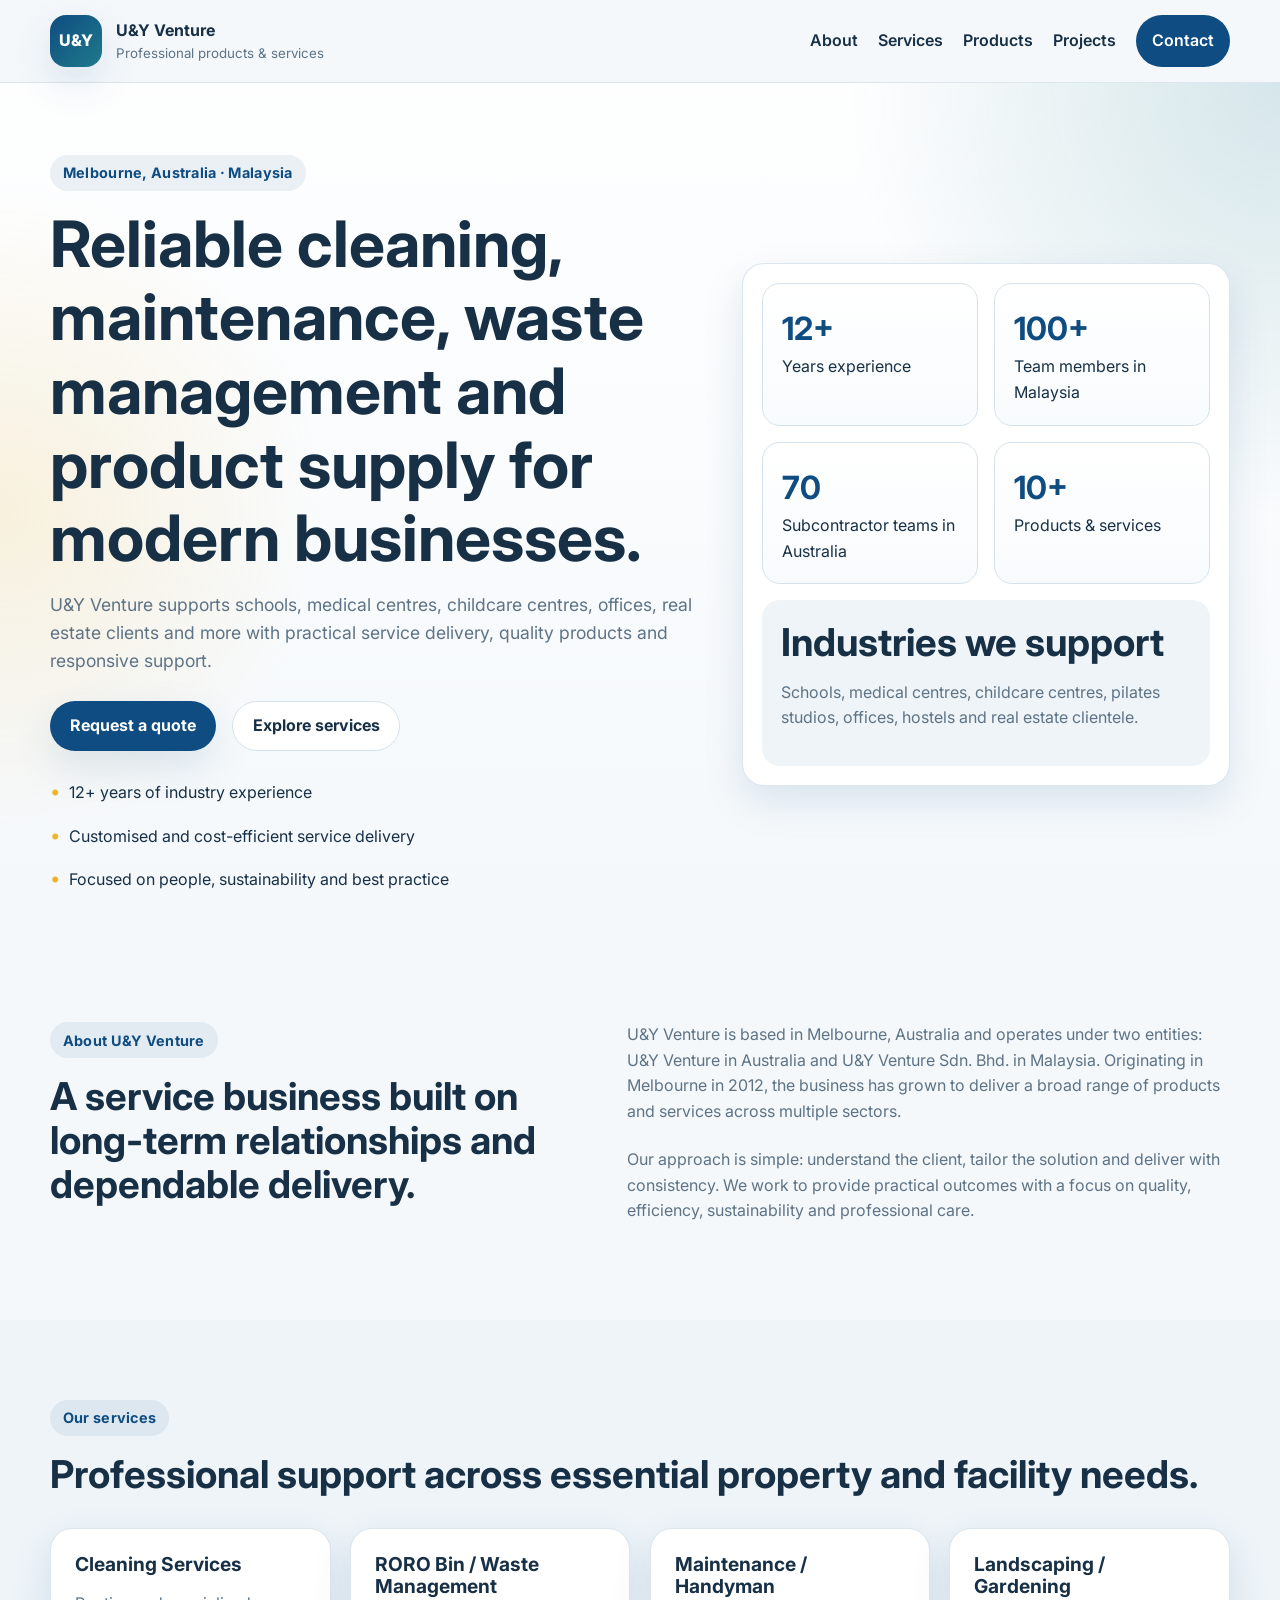
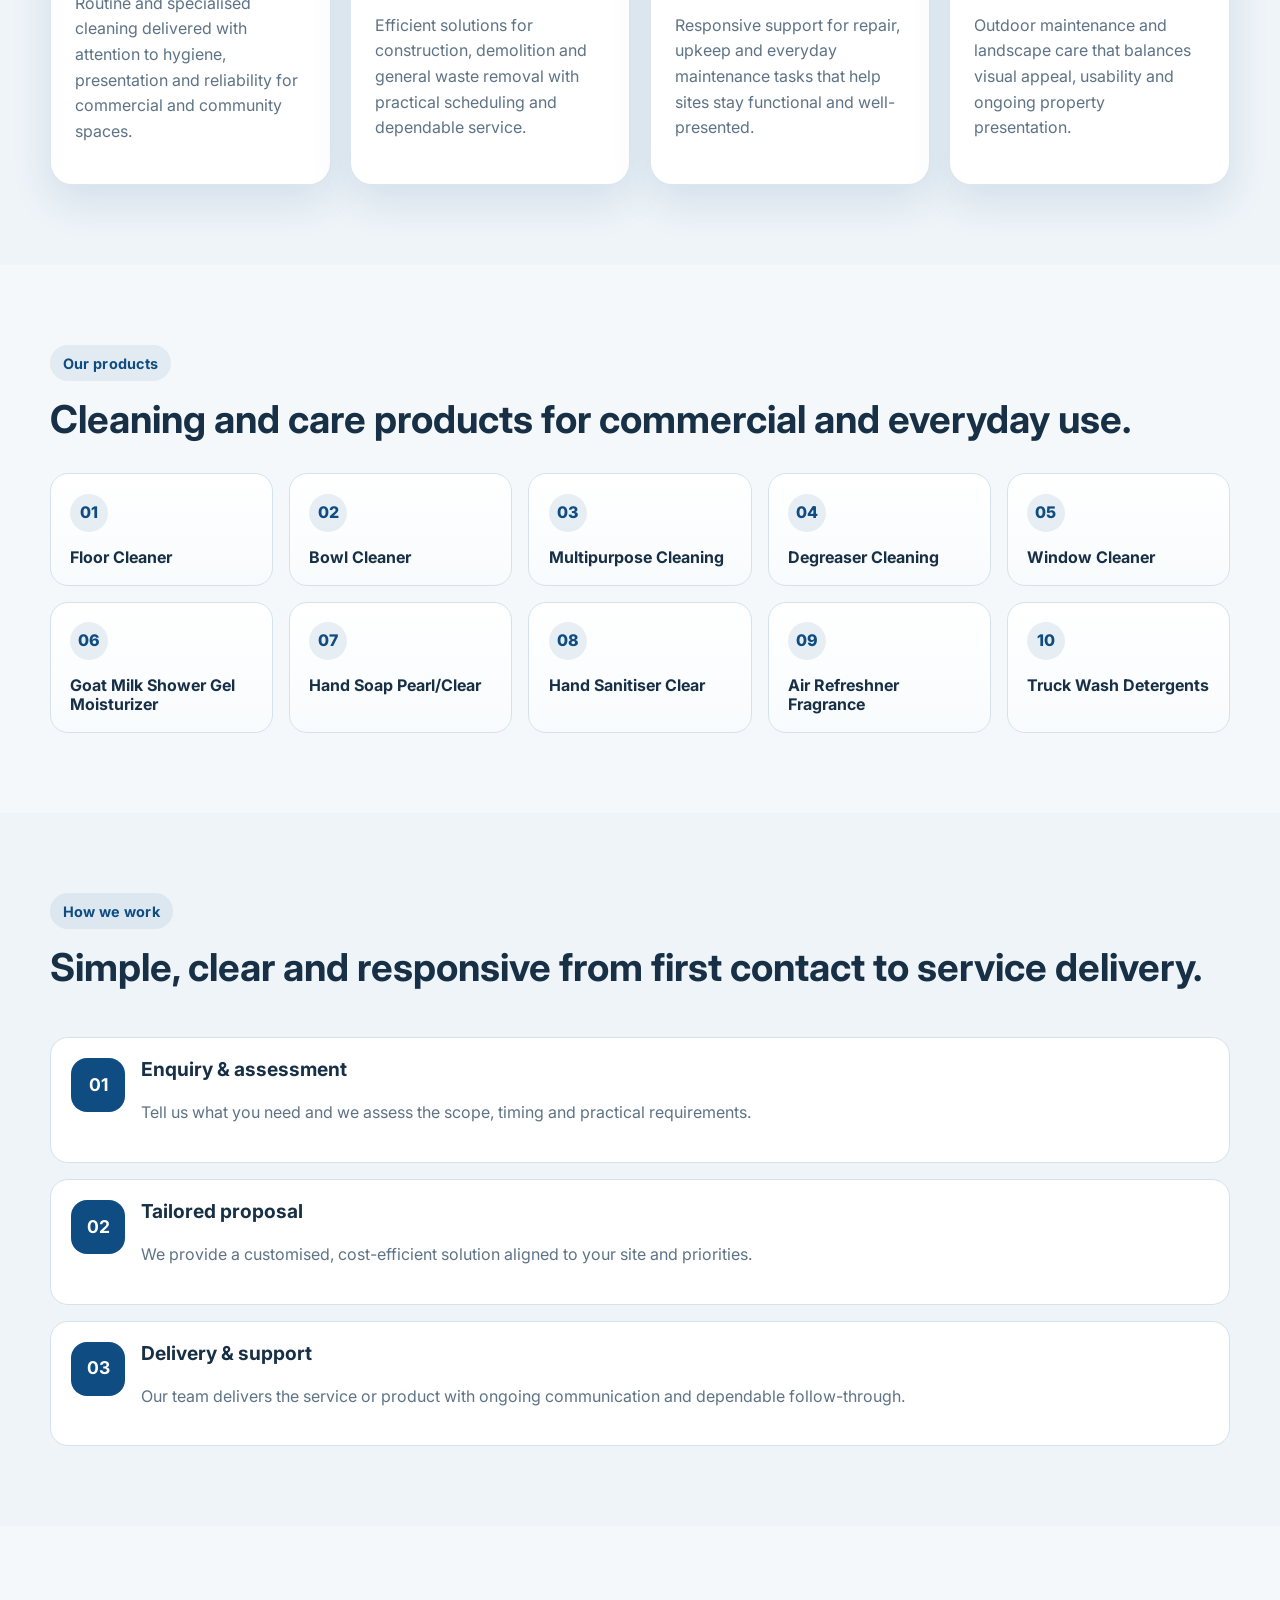
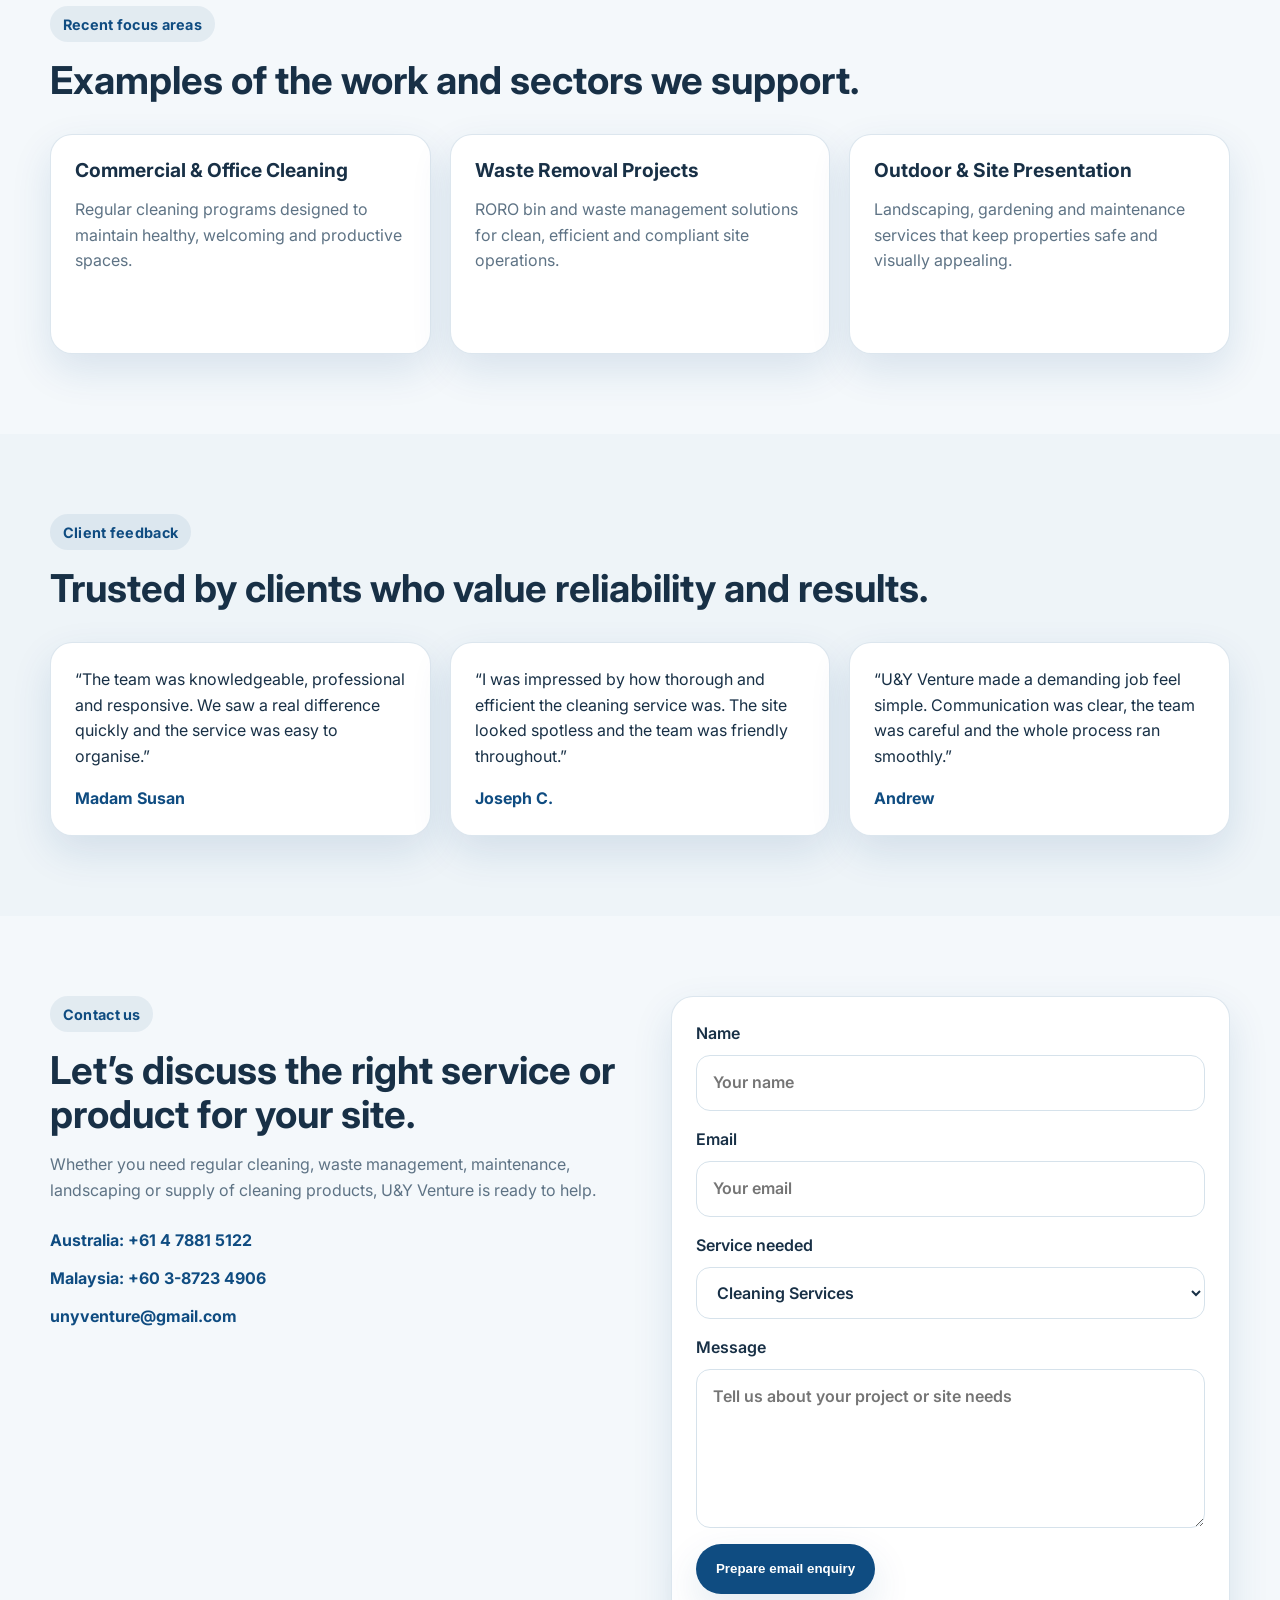
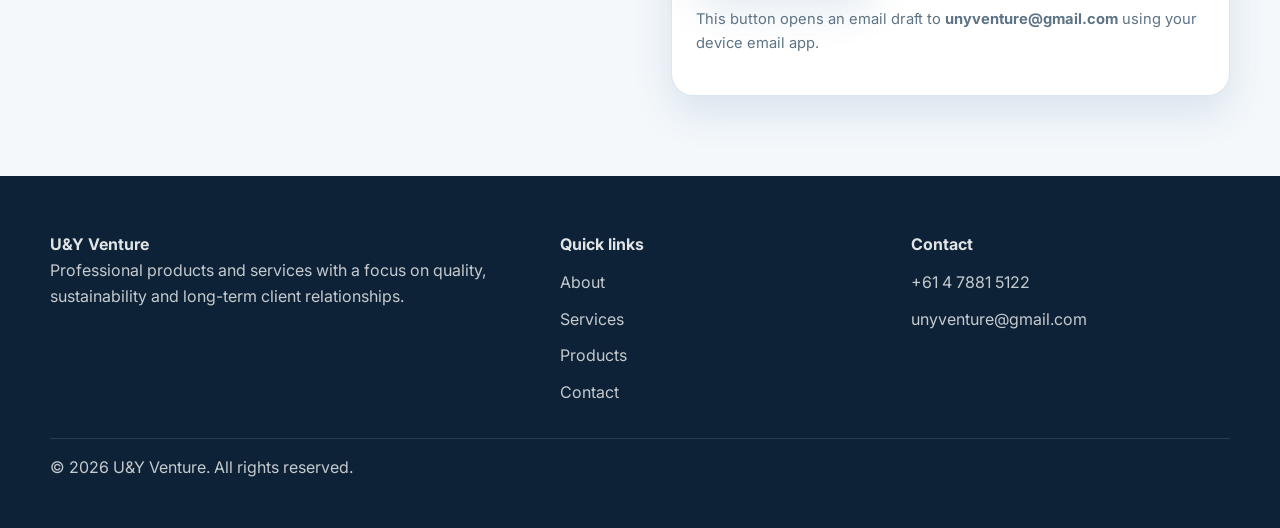
==== commit b03d6a85: "Add files via upload" ====
--- a/index.html
+++ b/index.html
@@ -1,2546 +1,277 @@
-
-<!DOCTYPE html>
-
-<html lang="en">
-
-
-
-<head>
-
-
-
-    <!-- Required meta tags -->
-
-    <meta http-equiv="content-type" content="text/html; charset=utf-8">
-
-    <meta http-equiv="X-UA-Compatible" content="IE=edge" />
-
-    <meta name="viewport" content="width=device-width, initial-scale=1.0, maximum-scale=1.0, user-scalable=no" />
-
-
-
-    
-    
-    <meta name="description" content="U&amp;Y Venture">
-
-    <meta property="og:description" content="U&amp;Y Venture" />
-
-    <meta property="twitter:description" content="U&amp;Y Venture" />
-
-    
-
-
-    
-    <meta name="keywords" content="U&amp;Y Venture">
-
-    
-
-
-    
-    <title>U&amp;Y Venture</title>
-
-    <meta property="og:title" content="U&amp;Y Venture" />
-
-    <meta property="twitter:title" content="U&amp;Y Venture" />
-
-
-
-    
-    
-    <link rel="canonical" href="https://unyventure.com/" />
-
-
-
-<!---->
-<link rel="stylesheet" href="https://cdnjs.cloudflare.com/ajax/libs/flag-icon-css/3.5.0/css/flag-icon.min.css">
-
-<!---->
-
-    <link rel="shortcut icon" href="https://unyventure.com/front/assets/img/fav.png">
-
-    <link rel="apple-touch-icon" href="https://unyventure.com/front/assets/img/logos/apple-touch-icon-57x57.png">
-
-    <link rel="apple-touch-icon" sizes="72x72" href="https://unyventure.com/front/assets/img/logos/apple-touch-icon-72x72.png">
-
-    <link rel="apple-touch-icon" sizes="114x114"
-        href="https://unyventure.com/front/assets/img/logos/apple-touch-icon-114x114.png">
-
-
-
-    <!-- <link rel="preconnect" href="https://fonts.googleapis.com/">
-
-    <link rel="preconnect" href="https://fonts.gstatic.com/" crossorigin>
-
-    <link href="https://fonts.googleapis.com/css2?family=Poppins:wght@100;200;300;400;500;600;700;800&amp;display=swap"
-
-        rel="stylesheet"> -->
-
-
-
-    <link rel="stylesheet" href="https://unyventure.com/front/assets/css/app.min.css">
-
-
-
-    <link rel="stylesheet" href="https://unyventure.com/front/assets/css/fontawesome.min.css">
-
-
-
-    <link href="https://unyventure.com/front/assets/css/style.css" rel="stylesheet" media="screen">
-
-
-
-    <script src="https://unyventure.com/front/assets/js/vendor/jquery-3.7.1.min.js"></script>
-
-    <script src="https://unyventure.com/front/assets/js/app.min.js"></script>
-
-    <script src="https://unyventure.com/front/assets/js/main.js"></script>
-
-
-
-
-
-
-
-    <meta property="og:url" content="https://unyventure.com/" />
-
-
-
-
-
-    <meta property="twitter:url" content="https://unyventure.com/" />
-
-
-
-
-
-
-
-    <style>
-    .left {
-
-        text-align: left !important;
-
-    }
-
-
-
-    .center {
-
-        text-align: center !important;
-
-    }
-
-
-
-    .right {
-
-        text-align: right !important;
-
-    }
-
-
-
-    .bold {
-
-        font-weight: bold !important;
-
-    }
-
-
-
-    .italic {
-
-        font-style: italic !important;
-
-    }
-
-
-
-    .underline {
-
-        text-decoration: underline !important;
-
-    }
-
-
-
-    blockquote {
-
-
-
-        border-left: 5px solid rgba(0, 0, 0, .05);
-
-
-
-        padding: 20px;
-
-
-
-        font-size: 1.2em;
-
-
-
-        font-style: italic;
-
-
-
-        margin: 0 0 1.5em;
-
-
-
-        position: relative;
-
-
-
-    }
-    </style>
-
-
-
-    <script>
-    var base_url = 'https://unyventure.com';
-    </script>
-
-
-
-</head>
-
-
-
-<body>
-
-
-
-    <!--<div class="preloader">-->
-
-    <!--    <div class="loading-container">-->
-
-    <!--        <div class="loading"></div>-->
-
-    <!--        <div id="loading-icon"><img src="https://unyventure.com/front/assets/images/loader.svg" alt=""></div>-->
-
-    <!--    </div>-->
-
-    <!--</div>-->
-
-    <!--<div class="preloader">-->
-
-    <!--    <button class="th-btn preloaderCls">Cancel Preloader</button>-->
-
-    <!--    <div class="preloader-inner">-->
-
-    <!--        <div class="loader"></div>-->
-
-    <!--    </div>-->
-
-    <!--</div>-->
-
-    
-
-
-
-    <div class="popup-search-box d-none d-lg-block">
-
-        <button class="searchClose"><i class="fal fa-times"></i></button>
-
-        <form action="#">
-
-            <input type="text" placeholder="What are you looking for?" /> <button type="submit"><i
-                    class="fal fa-search"></i></button>
-
-        </form>
-
-    </div>
-
-
-
-
-
-    <div class="th-menu-wrapper">
-
-        <div class="th-menu-area text-center">
-
-            <button class="th-menu-toggle"><i class="fal fa-times"></i></button>
-
-            <div class="mobile-logo">
-
-                <a href="https://unyventure.com"><img src="https://unyventure.com/front/assets/img/logo.png" style="width: 100px;"
-                        alt="Klano" /></a>
-
-            </div>
-
-            <div class="th-mobile-menu">
-
-                <ul>
-
-                    <li>
-
-                        <a href="https://unyventure.com">Home</a>
-
-                    </li>
-
-                    <li><a href="https://unyventure.com/about-us">About Us</a></li>
-                   <li><a href="https://unyventure.com/gallery">Gallery</a></li>
-
-                    <li class="menu-item-has-children">
-
-                        <a href="https://unyventure.com/products"> Products</a>
-
-                        <ul class="sub-menu">
-                            <!-- Add these styles -->
-
-                            
-                            
-                            <li>
-
-                                <a href="https://unyventure.com/product/floor-cleaner">Floor Cleaner</a>
-
-                            </li>
-
-                            
-                            <li>
-
-                                <a href="https://unyventure.com/product/bowl-cleaner">Bowl Cleaner</a>
-
-                            </li>
-
-                            
-                            <li>
-
-                                <a href="https://unyventure.com/product/multipurpose-cleaning">Multipurpose Cleaning</a>
-
-                            </li>
-
-                            
-                            <li>
-
-                                <a href="https://unyventure.com/product/degreaser-cleaning">Degreaser Cleaning</a>
-
-                            </li>
-
-                            
-                            <li>
-
-                                <a href="https://unyventure.com/product/window-cleaner">Window Cleaner</a>
-
-                            </li>
-
-                            
-                            <li>
-
-                                <a href="https://unyventure.com/product/goat-milk-shower-gel-moisturizer">Goat Milk Shower Gel  Moisturizer</a>
-
-                            </li>
-
-                            
-                            <li>
-
-                                <a href="https://unyventure.com/product/hand-soap-pearl-clear">Hand Soap Pearl/Clear</a>
-
-                            </li>
-
-                            
-                            <li>
-
-                                <a href="https://unyventure.com/product/hand-sanitiser-clear">Hand Sanitiser Clear</a>
-
-                            </li>
-
-                            
-                            <li>
-
-                                <a href="https://unyventure.com/product/air-refreshner-fragrance">Air Refreshner Fragrance</a>
-
-                            </li>
-
-                            
-                            <li>
-
-                                <a href="https://unyventure.com/product/truck-wash-detergents">Truck Wash Detergents</a>
-
-                            </li>
-
-                            
-                        </ul>
-
-                    </li>
-
-
-
-                    <li class="menu-item-has-children">
-
-                        <a href="https://unyventure.com/services"> Services</a>
-
-                        <ul class="sub-menu">
-
-                            
-                            
-                            <li>
-
-                                <a href="https://unyventure.com/service/cleaning-services">Cleaning Services</a>
-
-                            </li>
-
-                            
-                            <li>
-
-                                <a href="https://unyventure.com/service/roro-bin-waste-management">RORO Bin / Waste Management</a>
-
-                            </li>
-
-                            
-                            <li>
-
-                                <a href="https://unyventure.com/service/maintenance-handyman">Maintenance / Handyman</a>
-
-                            </li>
-
-                            
-                            <li>
-
-                                <a href="https://unyventure.com/service/landscaping-gardening">Landscaping / Gardening</a>
-
-                            </li>
-
-                            
-                        </ul>
-
-                    </li>
-
-                    <!-- <li class="menu-item-has-children">
-
-                            <a href="#">Pages</a>
-
-                            <ul class="sub-menu">
-
-                                <li class="menu-item-has-children">
-
-                                    <a href="#">Shop</a>
-
-                                    <ul class="sub-menu">
-
-                                        <li><a href="shop.html">Shop</a></li>
-
-                                        <li><a href="shop-details.html">Shop Details</a></li>
-
-                                        <li><a href="cart.html">Cart Page</a></li>
-
-                                        <li><a href="checkout.html">Checkout</a></li>
-
-                                        <li><a href="wishlist.html">Wishlist</a></li>
-
-                                    </ul>
-
-                                </li>
-
-                                <li><a href="team.html">Team</a></li>
-
-                                <li><a href="team-details.html">Team Details</a></li>
-
-                                <li><a href="gallery.html">Project Gallery</a></li>
-
-                                <li><a href="project-details.html">Project Details</a></li>
-
-                                <li><a href="appointment.html">Appointments</a></li>
-
-                                <li><a href="faq.html">Faq Page</a></li>
-
-                                <li><a href="pricing.html">Pricing Plan</a></li>
-
-                                <li><a href="error.html">Error Page</a></li>
-
-                            </ul>
-
-                        </li>
-
-                        <li class="menu-item-has-children">
-
-                            <a href="#">Blog</a>
-
-                            <ul class="sub-menu">
-
-                                <li><a href="blog.html">Blog</a></li>
-
-                                <li><a href="blog-details.html">Blog Details</a></li>
-
-                            </ul>
-
-                        </li> -->
-
-                    <li><a href="https://unyventure.com/contact-us">Contact Us</a></li>
-
-                </ul>
-
-            </div>
-
-        </div>
-
-    </div>
-
-    <header class="th-header header-layout1">
-
-        <div class="header-top">
-
-            <div class="container">
-
-                <div class="row justify-content-center justify-content-lg-between align-items-center gy-2">
-
-                    <div class="col-auto d-none d-lg-block">
-
-                        <div class="header-links">
-
-                            <ul>
-
-                                <li class="d-none d-sm-inline-block">
-                                    <i class="fas fa-phone"></i><b>Phone:</b>
-                                    <a href="tel:+61478815122">
-                                        <span class="flag-icon flag-icon-au"></span> +614 78815122
-                                    </a>
-                                    <a href="tel:+60387234906">
-                                        <span class="flag-icon flag-icon-my"></span> +60 3-8723 4906
-                                    </a>
-                                </li>
-
-
-
-
-                                <li class="d-none d-sm-inline-block">
-
-                                    <i class="fas fa-envelope"></i><b>Email:</b>
-
-                                    <a
-                                        href="mailto:unyventure@gmail.com">unyventure@gmail.com</a>
-
-                                </li>
-
-                            </ul>
-
-                        </div>
-
-                    </div>
-
-                    <div class="col-auto">
-
-                        <div class="header-links">
-
-                            <ul>
-
-                                <li>
-
-                                    <div class="social-links">
-
-                                        <!--<a href="https://www.facebook.com/share/1FcgkQNRRk/?mibextid=wwXIfr"><i class="fab fa-facebook-f"></i></a>-->
-
-                                        <!--<a href="https://www.youtube.com/@UnYVenture"><i class="fab fa-twitter"></i></a>-->
-
-                                        <!--<a href="https://www.tiktok.com/@unyventuresdnbhd?_t=ZS-8xALS7BcxKT&amp;_r=1"><i-->
-                                        <!--        class="fab fa-linkedin-in"></i></a>-->
-
-                                        <!--<a href="https://www.instagram.com/uny_venture?igsh=MWFhdTdseTFsdWxjMg%3D%3D&amp;utm_source=qr"><i class="fab fa-instagram"></i></a>-->
-
-                                        <!--<a href=""><i class="fab fa-youtube"></i></a>-->
-                                        
-                                           <a target="_blank" href="https://www.facebook.com/share/1FcgkQNRRk/?mibextid=wwXIfr"><i class="fab fa-facebook-f"></i></a>
-    <a target="_blank" href="https://www.instagram.com/uny_venture?igsh=MWFhdTdseTFsdWxjMg%3D%3D&amp;utm_source=qr"><i class="fab fa-instagram"></i></a>
-<a target="_blank" href="https://www.youtube.com/@UnYVenture"><i class="fab fa-youtube"></i></a>
-                        <a target="_blank" href="https://www.tiktok.com/@unyventuresdnbhd?_t=ZS-8xALS7BcxKT&amp;_r=1"><i class="fab fa-tiktok"></i></a>
-
-                                    </div>
-
-                                </li>
-
-                            </ul>
-
-                        </div>
-
-                    </div>
-
-                </div>
-
-            </div>
-
-        </div>
-
-        <div class="sticky-wrapper">
-
-            <div class="menu-area">
-
-                <div class="container">
-
-                    <div class="row align-items-center justify-content-between">
-
-                        <div class="col-auto">
-
-                            <div class="header-logo">
-
-                                <a href="https://unyventure.com"><img src="https://unyventure.com/front/assets/img/logo.png"
-                                        style="width: 100px;" alt="U&amp;Y Venture" /></a>
-
-                            </div>
-
-                        </div>
-
-                        <div class="col-auto d-none d-lg-inline-block">
-
-                            <nav class="main-menu d-none d-lg-inline-block">
-
-                                <ul>
-
-                                    <li><a href="https://unyventure.com">Home</a></li>
-
-                                    <li><a href="https://unyventure.com/about-us">About Us</a></li>
-                                      <li><a href="https://unyventure.com/gallery">Gallery</a></li>
-                                    <!--<li><a href="https://unyventure.com/shop">Shop</a></li>-->
-
-                                    <li class="menu-item-has-children">
-
-                                        <a href="https://unyventure.com/products">Product</a>
-
-                                        <ul class="sub-menu">
-
-                                            
-                                            
-                                            <li>
-
-                                                <a
-                                                    href="https://unyventure.com/product/floor-cleaner">Floor Cleaner</a>
-
-                                            </li>
-
-                                            
-                                            <li>
-
-                                                <a
-                                                    href="https://unyventure.com/product/bowl-cleaner">Bowl Cleaner</a>
-
-                                            </li>
-
-                                            
-                                            <li>
-
-                                                <a
-                                                    href="https://unyventure.com/product/multipurpose-cleaning">Multipurpose Cleaning</a>
-
-                                            </li>
-
-                                            
-                                            <li>
-
-                                                <a
-                                                    href="https://unyventure.com/product/degreaser-cleaning">Degreaser Cleaning</a>
-
-                                            </li>
-
-                                            
-                                            <li>
-
-                                                <a
-                                                    href="https://unyventure.com/product/window-cleaner">Window Cleaner</a>
-
-                                            </li>
-
-                                            
-                                            <li>
-
-                                                <a
-                                                    href="https://unyventure.com/product/goat-milk-shower-gel-moisturizer">Goat Milk Shower Gel  Moisturizer</a>
-
-                                            </li>
-
-                                            
-                                            <li>
-
-                                                <a
-                                                    href="https://unyventure.com/product/hand-soap-pearl-clear">Hand Soap Pearl/Clear</a>
-
-                                            </li>
-
-                                            
-                                            <li>
-
-                                                <a
-                                                    href="https://unyventure.com/product/hand-sanitiser-clear">Hand Sanitiser Clear</a>
-
-                                            </li>
-
-                                            
-                                            <li>
-
-                                                <a
-                                                    href="https://unyventure.com/product/air-refreshner-fragrance">Air Refreshner Fragrance</a>
-
-                                            </li>
-
-                                            
-                                            <li>
-
-                                                <a
-                                                    href="https://unyventure.com/product/truck-wash-detergents">Truck Wash Detergents</a>
-
-                                            </li>
-
-                                            
-                                        </ul>
-
-                                    </li>
-
-                                    <li class="menu-item-has-children">
-
-                                        <a href="https://unyventure.com/services">Service</a>
-
-                                        <ul class="sub-menu">
-
-                                            
-                                            
-                                            <li>
-
-                                                <a
-                                                    href="https://unyventure.com/service/cleaning-services">Cleaning Services</a>
-
-                                            </li>
-
-                                            
-                                            <li>
-
-                                                <a
-                                                    href="https://unyventure.com/service/roro-bin-waste-management">RORO Bin / Waste Management</a>
-
-                                            </li>
-
-                                            
-                                            <li>
-
-                                                <a
-                                                    href="https://unyventure.com/service/maintenance-handyman">Maintenance / Handyman</a>
-
-                                            </li>
-
-                                            
-                                            <li>
-
-                                                <a
-                                                    href="https://unyventure.com/service/landscaping-gardening">Landscaping / Gardening</a>
-
-                                            </li>
-
-                                            
-                                        </ul>
-
-                                    </li>
-
-                                    <li><a href="https://unyventure.com/contact-us">Contact</a></li>
-
-                                </ul>
-
-                            </nav>
-
-                        </div>
-
-                        <div class="col-auto">
-
-                            <div class="header-button">
-                                <!-- <button type="button"
-                                    class="simple-icon sideMenuCart"><span class="badge">5</span> <i
-                                        class="far fa-cart-shopping"></i></button> -->
-                                <a href="https://unyventure.com/cart" class="th-btn1"
-                                    style="padding: 28px 20px; border-radius:0px;">
-                                    <i class="fa-light far fa-cart-shopping"></i>
-                                    <span class="badge">0</span>
-                                </a>
-                                <a href="tel:+61381192247" class="th-btn1" title="Australia"
-                                   style="padding: 28px 20px; border-radius: 0px; position: relative; display: inline-block; text-decoration: none;">
-                                    <i class="fa-light fa-phone"></i>
-
-                                </a>
-                                
-                                <style>
-                                    /* Hover effect for the button */
-                                    .th-btn1:hover span {
-                                        visibility: visible !important; /* Show the tooltip on hover */
-                                    }
-                                </style>
-
-
-                                
-                                                                <a href="tel:+60387234906" class="th-btn1" title="Malaysia"
-                                   style="padding: 28px 20px; border-radius: 0px; position: relative; display: inline-block; text-decoration: none;">
-                                    <i class="fa-light fa-phone"></i>
-                                    
-                                </a>
-                                
-                               
-
-                                        
-
-
-                                <!-- Book Now Button for mobile -->
-
-                                <a href="https://unyventure.com/contact-us" class="th-btn1 d-block d-lg-none"
-                                    style="border-radius:0px;background-color: #4f9df7;">
-
-                                    <span>Book</span><br>
-
-                                    <span>Now</span><i class="ms-2"></i>
-
-                                </a>
-
-                                <!-- Book Now Button for mobile -->
-
-                                <button type="button" class="th-menu-toggle d-block d-lg-none"><i
-                                        class="far fa-bars"></i></button>
-
-                            </div>
-
-
-
-                        </div>
-
-                    </div>
-
-                </div>
-
-            </div>
-
-        </div>
-
-    </header>
-
-
-
-
-
-    <!-- Header End -->
-
-
-
-
-<!-- Slider -->
-
-<div class="th-hero-wrapper hero-1" id="hero">
-
-    <div class="shape-mockup starani" data-top="9%" data-left="9%"><img
-            src="https://unyventure.com/front/assets/img/shape/vector_shape_4.svg" alt="shape" /></div>
-
-    <div class="shape-mockup starani" data-top="2%" data-left="32%"><img
-            src="https://unyventure.com/front/assets/img/shape/vector_shape_4.svg" alt="shape" /></div>
-
-    <div class="shape-mockup starani" data-bottom="5%" data-right="40%"><img
-            src="https://unyventure.com/front/assets/img/shape/vector_shape_4.svg" alt="shape" /></div>
-
-    <div class="swiper th-slider" id="heroSlide1" data-slider-options='{"effect":"fade","autoHeight":true}'>
-
-        <div class="swiper-wrapper">
-
-            
-            <div class="swiper-slide">
-
-
-
-                <div class="hero-inner" data-bg-src="https://unyventure.com/uploads/31_1737789870.webp">
-
-                    <div class="hero-overlay"><img src="https://unyventure.com/front/assets/img/hero/hero_overlay_1.png"
-                            alt="overlay" /></div>
-
-                    <div class="bubble_1" data-ani="bubble_ani" data-ani-delay="0.5s"><img
-                            src="https://unyventure.com/front/assets/img/hero/bubble_1.png" alt="shape" /></div>
-
-                    <div class="bubble_2" data-ani="bubble_ani" data-ani-delay="0.7s"><img
-                            src="https://unyventure.com/front/assets/img/hero/bubble_2.png" alt="shape" /></div>
-
-                    <div class="bubble_3" data-ani="bubble_ani" data-ani-delay="0.9s"><img
-                            src="https://unyventure.com/front/assets/img/hero/bubble_3.png" alt="shape" /></div>
-
-                    <div class="bubble_4" data-ani="bubble_ani" data-ani-delay="1.1s"><img
-                            src="https://unyventure.com/front/assets/img/hero/bubble_4.png" alt="shape" /></div>
-
-                    <div class="bubble_3" data-ani="bubble_ani" data-ani-delay="2s"><img
-                            src="https://unyventure.com/front/assets/img/hero/bubble_2.png" alt="shape" /></div>
-
-                    <div class="bubble_4" data-ani="bubble_ani" data-ani-delay="2.5s"><img
-                            src="https://unyventure.com/front/assets/img/hero/bubble_1.png" alt="shape" /></div>
-
-                    <div class="bubble_1" data-ani="bubble_ani" data-ani-delay="3.5s"><img
-                            src="https://unyventure.com/front/assets/img/hero/bubble_3.png" alt="shape" /></div>
-
-                    <div class="bubble_2" data-ani="bubble_ani" data-ani-delay="4.5s"><img
-                            src="https://unyventure.com/front/assets//img/hero/bubble_1.png" alt="shape" /></div>
-
-                    <div class="container">
-
-                        <div class="hero-style1">
-
-                            <span class="sub-title" data-ani="slideinup" data-ani-delay="0.1s"><img
-                                    src="https://unyventure.com/front/assets/img/theme-img/title_icon.jpeg"
-                                    alt="shape" />Transforming Spaces</span>
-
-                            <h1 class="hero-title">
-
-                                <span class="title1" data-ani="slideinup"
-                                    data-ani-delay="0.3s">Transforming Spaces</span>
-
-                                <!-- <span class="title2" data-ani="slideinup" data-ani-delay="0.4s">In <span class="text-transparent">Town!</span></span> -->
-
-                            </h1>
-
-                            <p class="hero-text" data-ani="slideinup" data-ani-delay="0.5s">
-
-                                U&amp;Y Venture&#039;s Comprehensive Professional Services for You
-
-                            </p>
-
-                            <div class="btn-group" data-ani="slideinup" data-ani-delay="0.6s">
-
-                                <a href="https://unyventure.com/contact-us" class="th-btn style3">Get Quote<i
-                                        class="fas fa-arrow-up-right ms-2"></i></a>
-
-
-
-                            </div>
-
-                        </div>
-
-                    </div>
-
-                </div>
-
-            </div>
-
-            
-            <div class="swiper-slide">
-
-
-
-                <div class="hero-inner" data-bg-src="https://unyventure.com/uploads/1-768x537_1739338693.webp">
-
-                    <div class="hero-overlay"><img src="https://unyventure.com/front/assets/img/hero/hero_overlay_1.png"
-                            alt="overlay" /></div>
-
-                    <div class="bubble_1" data-ani="bubble_ani" data-ani-delay="0.5s"><img
-                            src="https://unyventure.com/front/assets/img/hero/bubble_1.png" alt="shape" /></div>
-
-                    <div class="bubble_2" data-ani="bubble_ani" data-ani-delay="0.7s"><img
-                            src="https://unyventure.com/front/assets/img/hero/bubble_2.png" alt="shape" /></div>
-
-                    <div class="bubble_3" data-ani="bubble_ani" data-ani-delay="0.9s"><img
-                            src="https://unyventure.com/front/assets/img/hero/bubble_3.png" alt="shape" /></div>
-
-                    <div class="bubble_4" data-ani="bubble_ani" data-ani-delay="1.1s"><img
-                            src="https://unyventure.com/front/assets/img/hero/bubble_4.png" alt="shape" /></div>
-
-                    <div class="bubble_3" data-ani="bubble_ani" data-ani-delay="2s"><img
-                            src="https://unyventure.com/front/assets/img/hero/bubble_2.png" alt="shape" /></div>
-
-                    <div class="bubble_4" data-ani="bubble_ani" data-ani-delay="2.5s"><img
-                            src="https://unyventure.com/front/assets/img/hero/bubble_1.png" alt="shape" /></div>
-
-                    <div class="bubble_1" data-ani="bubble_ani" data-ani-delay="3.5s"><img
-                            src="https://unyventure.com/front/assets/img/hero/bubble_3.png" alt="shape" /></div>
-
-                    <div class="bubble_2" data-ani="bubble_ani" data-ani-delay="4.5s"><img
-                            src="https://unyventure.com/front/assets//img/hero/bubble_1.png" alt="shape" /></div>
-
-                    <div class="container">
-
-                        <div class="hero-style1">
-
-                            <span class="sub-title" data-ani="slideinup" data-ani-delay="0.1s"><img
-                                    src="https://unyventure.com/front/assets/img/theme-img/title_icon.jpeg"
-                                    alt="shape" />Professional Services in Town</span>
-
-                            <h1 class="hero-title">
-
-                                <span class="title1" data-ani="slideinup"
-                                    data-ani-delay="0.3s">Professional Services in Town</span>
-
-                                <!-- <span class="title2" data-ani="slideinup" data-ani-delay="0.4s">In <span class="text-transparent">Town!</span></span> -->
-
-                            </h1>
-
-                            <p class="hero-text" data-ani="slideinup" data-ani-delay="0.5s">
-
-                                Landscaping and maintenance solutions
-
-                            </p>
-
-                            <div class="btn-group" data-ani="slideinup" data-ani-delay="0.6s">
-
-                                <a href="https://unyventure.com/contact-us" class="th-btn style3">Get Quote<i
-                                        class="fas fa-arrow-up-right ms-2"></i></a>
-
-
-
-                            </div>
-
-                        </div>
-
-                    </div>
-
-                </div>
-
-            </div>
-
-            
-
-
-        </div>
-
-    </div>
-
-    <div class="circle-shape"><img src="https://unyventure.com/front/assets/img/hero/circle_big.png" alt="Image" /></div>
-
-    <div class="circle-shape2"><img src="https://unyventure.com/front/assets/img/hero/circle_middle.png" alt="Image" /></div>
-
-    <div class="icon-box">
-
-        <button data-slider-prev="#heroSlide1" class="slider-arrow default"><i class="far fa-arrow-left"></i></button>
-
-        <button data-slider-next="#heroSlide1" class="slider-arrow default"><i class="far fa-arrow-right"></i></button>
-
-    </div>
-
-    <div class="hero-overlay-ani"></div>
-
-</div>
-
-
-
-
-
-
-
-<!-- about -->
-
-
-
-<div class="space" id="about-sec">
-
-    <div class="shape-mockup jump" data-top="15%" data-left="0%"><img
-            src="https://unyventure.com/front/assets/img/shape/vector_shape_6.png" alt="shape" /></div>
-
-    <div class="container">
-
-        <div class="row align-items-center">
-
-            <div class="col-xl-5 mb-30 mb-xl-0">
-
-                <div class="pe-xxl-5">
-
-                    <div class="img-box3">
-
-                        <!-- Dynamic Images -->
-
-                        <div class="img1">
-
-                            <img src="https://unyventure.com/uploads/abt_1742530338.webp" alt="Image" />
-
-                        </div>
-
-                        <!-- Years of Experience -->
-
-                        <div class="year-box">
-
-                            <div class="box-number">
-
-                                <span class="counter-number">13</span> <!-- Replace with dynamic value if available -->
-
-                            </div>
-
-                            <h4 class="box-title">
-
-                                Years<br />
-
-                                Experience
-
-                            </h4>
-
-                        </div>
-
-                        <!-- Dynamic Images -->
-
-                        <!--<div class="img2">-->
-
-                        <!--    <img src="https://unyventure.com/front/assets/img/unventureimage.jpeg" alt="Image" />-->
-
-                        <!--</div>-->
-
-                        <!-- Decorative Shape -->
-
-                        <div class="shape1">
-
-                            <img src="https://unyventure.com/front/assets/img/normal/dots.png" alt="Dots" />
-
-                        </div>
-
-                    </div>
-
-                </div>
-
-            </div>
-
-            <div class="col-xl-7 text-xl-start text-center">
-
-                <div class="title-area mb-32">
-
-                    <span class="sub-title">
-
-                        <img src="https://unyventure.com/front/assets/img/theme-img/title_icon.jpeg" alt="shape" />About Us
-
-                    </span>
-
-                    <h2 class="sec-title" style="font-size: 27px;">
-
-                        <!--<p><span class="OYPEnA font-feature-liga-off font-feature-clig-off font-feature-calt-off text-decoration-none text-strikethrough-none">U&amp;Y Venture is based in Melbourne, Australia and we operate under two entities (U&amp;Y Venture, Australia) and (U&amp;Y Venture Sdn. Bhd, Malaysia). We have provided various products &amp; services across Australia for more than 12 years. Originated in Melbourne, Australia in 2012 and have a strong mark, U&amp;Y Venture &amp; U&amp;Y Venture Sdn Bhd offers a robust service delivery model working with each organisation and client to deliver a customised and cost-efficient products &amp; services with a focus on people, sustainability and best practice in the industry.</span>&nbsp;</p>
-<p>U&amp;Y Venture &amp; U&amp;Y Venture Sdn Bhd proudly collaborate with a diverse range of clients with over 100 dedicated employees in Malaysia and a network of 70 subcontractor teams in Australia, we are committed to delivering exceptional service and results across all projects. across multiple industry sectors which include long term relationships such as &nbsp;School ,Medical Centre ,Childcare Centre ,Pilates ,Offices, Hostel Cleaning and Real Estate Clientele.</p>
-<p>&nbsp;</p>-->
-
-                        <!--<span class="text-theme">Services</span>-->
-
-                    </h2>
-
-                    <p class="sec-text">
-
-                        <p><span class="OYPEnA font-feature-liga-off font-feature-clig-off font-feature-calt-off text-decoration-none text-strikethrough-none">U&amp;Y Venture is based in Melbourne, Australia and we operate under two entities (U&amp;Y Venture, Australia) and (U&amp;Y Venture Sdn. Bhd, Malaysia). We have provided various products &amp; services across Australia for more than 12 years. Originated in Melbourne, Australia in 2012 and have a strong mark, U&amp;Y Venture &amp; U&amp;Y Venture Sdn Bhd offers a robust service delivery model working with each organisation and client to deliver a customised and cost-efficient products &amp; services with a focus on people, sustainability and best practice in the industry.</span>&nbsp;</p>
-<p>U&amp;Y Venture &amp; U&amp;Y Venture Sdn Bhd proudly collaborate with a diverse range of clients with over 100 dedicated employees in Malaysia and a network of 70 subcontractor teams in Australia, we are committed to delivering exceptional service and results across all projects. across multiple industry sectors which include long term relationships such as &nbsp;School ,Medical Centre ,Childcare Centre ,Pilates ,Offices, Hostel Cleaning and Real Estate Clientele.</p>
-<p>&nbsp;</p>
-
-                        <!--<p><span class="OYPEnA font-feature-liga-off font-feature-clig-off font-feature-calt-off text-decoration-none text-strikethrough-none">U&amp;Y Venture is based in Melbourne, Australia and we operate under two entities (U&amp;Y Venture, Australia) and (U&amp;Y Venture Sdn. Bhd, Malaysia). We have provided various products &amp; services across Australia for more than 12 years. Originated in Melbourne, Australia in 2012 and have a strong mark, U&amp;Y Venture &amp; U&amp;Y Venture Sdn Bhd offers a robust service delivery model working with each organisation and client to deliver a customised and cost-efficient products &amp; services with a focus on people, sustainability and best practice in the industry.</span>&nbsp;</p>
-<p>U&amp;Y Venture &amp; U&amp;Y Venture Sdn Bhd proudly collaborate...-->
-
-
-
-                    </p>
-
-                </div>
-
-                <div class="checklist style2 list-two-column mb-30">
-
-                    <ul>
-
-                        <li><i class="fas fa-shield-check"></i> Cleaning Services.</li>
-                         <li><i class="fas fa-shield-check"></i> Landscaping / Gardening.</li>
-                          <li><i class="fas fa-shield-check"></i> Maintenance / Handyman.</li>
-                             <li><i class="fas fa-shield-check"></i> RORO Bin / Waste Management.</li>
-
-                        <li><i class="fas fa-shield-check"></i> Detergents/Chemical Manufacturing.</li>
-
-                       
-
-                       
-
-                     
-
-                    </ul>
-
-                </div>
-
-                <a href="https://unyventure.com/about-us" class="th-btn">Discover More<i
-                        class="fas fa-arrow-up-right ms-2"></i></a>
-
-            </div>
-
-        </div>
-
-    </div>
-
-</div>
-
-
-
-<!-- Our Services -->
-
-<section class="space-bottom" id="service-sec">
-
-    <div class="shape-mockup jump" data-bottom="10%" data-right="0%">
-
-
-
-        <img src="https://unyventure.com/front/assets/img/shape/vector_shape_6.png" alt="shape" />
-
-    </div>
-
-    <div class="container">
-
-        <div class="row justify-content-lg-between justify-content-center align-items-end">
-
-            <div class="col-lg">
-
-                <div class="title-area text-center text-lg-start">
-
-                    <span class="sub-title">
-
-
-
-                        <img src="https://unyventure.com/front/assets/img/theme-img/title_icon.jpeg" alt="Icon" />Our Services &
-                        Other Services
-
-                    </span>
-
-
-
-                    <h2 class="sec-title">Professional Services</h2>
-
-                </div>
-
-            </div>
-
-            <div class="col-lg-auto mt-n3 mt-lg-0">
-
-                <div class="sec-btn">
-
-                    <div class="icon-box">
-
-                        <button data-slider-prev="#serviceSlider2" class="slider-arrow default">
-
-                            <i class="far fa-arrow-left"></i>
-
-                        </button>
-
-                        <button data-slider-next="#serviceSlider2" class="slider-arrow default">
-
-                            <i class="far fa-arrow-right"></i>
-
-                        </button>
-
-                    </div>
-
-                </div>
-
-            </div>
-
-        </div>
-
-        <div class="swiper th-slider has-shadow" id="serviceSlider2"
-            data-slider-options='{"breakpoints":{"0":{"slidesPerView":1},"576":{"slidesPerView":"1"},"768":{"slidesPerView":"2"},"992":{"slidesPerView":"2"},"1200":{"slidesPerView":"3"}}}'>
-
-            <div class="swiper-wrapper">
-
-                
-                <div class="swiper-slide">
-
-                    <div class="service-box" style="height: 621px;">
-
-                        <div class="box-shape"></div>
-
-                        <div class="box-shape"></div>
-
-                        <div class="box-shape"></div>
-
-                        <div class="box-img">
-<a href="https://unyventure.com/service/cleaning-services">
-                            <img src="https://unyventure.com/uploads/1-768x537_1739336275.webp" alt="Cleaning Services" />
-</a>
-                        </div>
-
-                        <h3 class="box-title">
-
-                            <a href="https://unyventure.com/service/cleaning-services">Cleaning Services..</a>
-
-                        </h3>
-
-                        <p class="box-text">
-                            U&amp;Y Venture provides the kind of high-quality services that deserve, and our communities rely upon.
-We are passionate about ensuring the...
-                        </p>
-
-
-
-
-                    </div>
-
-                </div>
-
-                
-                <div class="swiper-slide">
-
-                    <div class="service-box" style="height: 621px;">
-
-                        <div class="box-shape"></div>
-
-                        <div class="box-shape"></div>
-
-                        <div class="box-shape"></div>
-
-                        <div class="box-img">
-<a href="https://unyventure.com/service/roro-bin-waste-management">
-                            <img src="https://unyventure.com/uploads/roro_1742303270.webp" alt="RORO Bin / Waste Management" />
-</a>
-                        </div>
-
-                        <h3 class="box-title">
-
-                            <a href="https://unyventure.com/service/roro-bin-waste-management">RORO Bin / Waste Management..</a>
-
-                        </h3>
-
-                        <p class="box-text">
-                            U&amp;Y VENTURE, RORO bin provide ultimate solution for managing large-scale waste removal efficiently and effectively. We provide Construction Demolition Waste,...
-                        </p>
-
-
-
-
-                    </div>
-
-                </div>
-
-                
-                <div class="swiper-slide">
-
-                    <div class="service-box" style="height: 621px;">
-
-                        <div class="box-shape"></div>
-
-                        <div class="box-shape"></div>
-
-                        <div class="box-shape"></div>
-
-                        <div class="box-img">
-<a href="https://unyventure.com/service/maintenance-handyman">
-                            <img src="https://unyventure.com/uploads/Screenshot_(730)_1737783184.webp" alt="Maintenance / Handyman" />
-</a>
-                        </div>
-
-                        <h3 class="box-title">
-
-                            <a href="https://unyventure.com/service/maintenance-handyman">Maintenance / Handyman..</a>
-
-                        </h3>
-
-                        <p class="box-text">
-                            U&amp;Y VENTURE is your trusted partner for all maintenance and handyman solutions. We specialize in delivering top-notch services to ensure...
-                        </p>
-
-
-
-
-                    </div>
-
-                </div>
-
-                
-                <div class="swiper-slide">
-
-                    <div class="service-box" style="height: 621px;">
-
-                        <div class="box-shape"></div>
-
-                        <div class="box-shape"></div>
-
-                        <div class="box-shape"></div>
-
-                        <div class="box-img">
-<a href="https://unyventure.com/service/landscaping-gardening">
-                            <img src="https://unyventure.com/uploads/gdfgdfhfh_1742444201.webp" alt="Landscaping / Gardening" />
-</a>
-                        </div>
-
-                        <h3 class="box-title">
-
-                            <a href="https://unyventure.com/service/landscaping-gardening">Landscaping / Gardening..</a>
-
-                        </h3>
-
-                        <p class="box-text">
-                            At U&amp;Y VENTURE, we specialise in transforming outdoor spaces into breathtaking landscapes and lush gardens that combine functionality with aesthetics.Our...
-                        </p>
-
-
-
-
-                    </div>
-
-                </div>
-
-                
-            </div>
-
-        </div>
-
-    </div>
-
-</section>
-
-
-
-<!-- Project Completed -->
-
-
-
-<div class="z-index-common" data-bg-src="https://unyventure.com/front/assets/img/bg/counter_bg_1.jpg">
-
-    <div class="container">
-
-        <div class="counter-card-wrap">
-
-            <div class="counter-card">
-
-                <div class="box-icon"><img src="https://unyventure.com/front/assets/img/icon/counter_card_1.svg" alt="Icon" />
-
-                </div>
-
-                <h2 class="box-number">
-
-                    <span class="number"><span class="counter-number">10</span>k</span><span class="plus">+</span>
-
-                </h2>
-
-                <p class="box-text">Project Completed</p>
-
-            </div>
-
-            <div class="divider"></div>
-
-            <div class="counter-card">
-
-                <div class="box-icon"><img src="https://unyventure.com/front/assets/img/icon/counter_card_2.svg" alt="Icon" />
-
-                </div>
-
-                <h2 class="box-number">
-
-                    <span class="number"><span class="counter-number">250</span></span><span class="plus">+</span>
-
-                </h2>
-
-                <p class="box-text">Expert Cleaner</p>
-
-            </div>
-
-            <div class="divider"></div>
-
-            <div class="counter-card">
-
-                <div class="box-icon"><img src="https://unyventure.com/front/assets/img/icon/counter_card_3.svg" alt="Icon" />
-
-                </div>
-
-                <h2 class="box-number">
-
-                    <span class="number"><span class="counter-number">5</span>k</span><span class="plus">+</span>
-
-                </h2>
-
-                <p class="box-text">Satisfied Customer</p>
-
-            </div>
-
-            <div class="divider"></div>
-
-            <div class="counter-card">
-
-                <div class="box-icon"><img src="https://unyventure.com/front/assets/img/icon/counter_card_4.svg" alt="Icon" />
-
-                </div>
-
-                <h2 class="box-number">
-
-                    <span class="number"><span class="counter-number">10</span></span><span class="plus">+</span>
-
-                </h2>
-
-                <p class="box-text">Products & Services</p>
-
-            </div>
-
-            <div class="divider"></div>
-
-        </div>
-
-    </div>
-
-</div>
-
-<!-- Work Process -->
-
-
-
-<section class="space">
-
-    <div class="shape-mockup spin d-none d-lg-block" data-top="11%" data-left="-200px"><img
-            src="https://unyventure.com/front/assets/img/shape/vector_shape_8.png" alt="shape" /></div>
-
-    <div class="container">
-
-        <div class="title-area text-center">
-
-            <span class="sub-title"><img src="https://unyventure.com/front/assets/img/theme-img/title_icon.jpeg"
-                    alt="Icon" />Work
-
-                Process</span>
-
-            <h2 class="sec-title">How We Works</h2>
-
-        </div>
-
-        <div class="process-card-wrap">
-
-            <div class="process-card">
-
-                <div class="box-img"><img src=" https://unyventure.com/front/assets/img/normal/process_card_1.jpg" alt="icon" />
-
-                </div>
-
-                <h3 class="box-title">Easy Online Scheduling</h3>
-
-                <p class="box-text">Just A Few Clicks</p>
-
-            </div>
-
-            <div class="process-card">
-
-                <div class="box-img">
-
-                    <img src="https://unyventure.com/front/assets/img/normal/process_card_2.jpg" alt="icon" />
-
-                </div>
-
-
-
-                <h3 class="box-title">Cleaning With Care</h3>
-
-                <p class="box-text">and Eco-Friendly Products</p>
-
-            </div>
-
-            <div class="process-card">
-
-                <div class="box-img"><img src="https://unyventure.com/front/assets/img/normal/process_card_3.jpg" alt="icon" />
-
-                </div>
-
-                <h3 class="box-title">Enjoy Cleanliness</h3>
-
-                <p class="box-text">and Shine Around You</p>
-
-            </div>
-
-        </div>
-
-    </div>
-
-</section>
-
-
-
-<!-- Any Help -->
-
-
-
-<section class="space" data-bg-src="https://unyventure.com/front/assets/img/bg/cta_bg_1.jpg" style="padding: 25px;">
-
-    <div class="shape-mockup starani" data-top="5%" data-left="40%"><img
-            src="https://unyventure.com/front/assets/img/shape/vector_shape_4.svg" alt="shape" /></div>
-
-    <div class="shape-mockup starani" data-bottom="22%" data-left="12%"><img
-            src="https://unyventure.com/front/assets/img/shape/vector_shape_4.svg" alt="shape" /></div>
-
-    <div class="shape-mockup starani" data-top="45%" data-right="6%"><img
-            src="https://unyventure.com/front/assets/img/shape/vector_shape_4.svg" alt="shape" /></div>
-
-    <div class="container">
-
-        <div class="row justify-content-center text-center">
-
-            <div class="col-lg-7 col-md-9">
-
-                <div class="title-area text-center mb-35">
-
-                    <span class="sub-title"><img src="https://unyventure.com/front/assets/img/theme-img/title_icon.jpeg"
-                            alt="shape" />Any
-
-                        Help?</span>
-
-                    <h2 class="sec-title text-white">Seeking the right services for your needs</h2>
-
-                </div>
-
-                <h3 class="call-1 mb-n2">
-                    <i class="fa-solid fa-headset"></i>
-                     <a href="tel:61478815122">
-                                        <span class="flag-icon flag-icon-au"></span> +614 78815122
-                                    </a>
-                                    <a href="tel:60387234906">
-                                        <span class="flag-icon flag-icon-my"></span> +60 3-8723 4906
-                                    </a>
-                                    </li>
-
-                    <!--<a href="61478815122"><i class="fa-solid fa-headset"></i>-->
-
-                    <!--    61478815122</a>-->
-
-
-
-                </h3>
-
-            </div>
-
-        </div>
-
-        <div style="text-align: center; margin-top: 18px;">
-
-            <a href="https://unyventure.com/contact-us" style="margin-right:auto;" class="th-btn">Contact Now<i
-                    class="fas fa-arrow-up-right ms-2"></i></a>
-
-        </div>
-
-    </div>
-
-</section>
-
-
-
-<!-- Our Team -->
-
-
-
-<!--<section class="bg-top-center space-top" id="team-sec">-->
-
-<!--    <div class="container z-index-common">-->
-
-<!--        <div class="row justify-content-lg-between justify-content-center align-items-end">-->
-
-<!--            <div class="col-lg">-->
-
-<!--                <div class="title-area text-center text-lg-start">-->
-
-<!--                    <span class="sub-title"><img src="https://unyventure.com/front/assets/img/theme-img/title_icon.jpeg"-->
-
-<!--                            alt="shape" />Our Team</span>-->
-
-<!--                    <h2 class="sec-title">U&Y Expert Team</h2>-->
-
-<!--                </div>-->
-
-<!--            </div>-->
-
-<!--            <div class="col-lg-auto mt-n3 mt-lg-0">-->
-
-
-<!--            </div>-->
-
-<!--        </div>-->
-
-<!--        <div class="swiper th-slider has-shadow" id="teamSlider1"-->
-
-<!--    data-slider-options='{"breakpoints":{"0":{"slidesPerView":1},"576":{"slidesPerView":2},"768":{"slidesPerView":3},"992":{"slidesPerView":4},"1200":{"slidesPerView":4}}}'>-->
-
-<!--    <div class="swiper-wrapper">-->
-
-<!--        -->
-
-<!--        <div class="swiper-slide">-->
-
-<!--            <div class="th-team team-card">-->
-
-<!--                <div class="box-img">-->
-
-<!--                    <img src="https://unyventure.com/uploads/8_1737788526.png"-->
-
-<!--                        alt="Sarvan@Sam" />-->
-
-<!--                </div>-->
-
-<!--                <div class="box-content">-->
-
-<!--                    <div class="media-body">-->
-
-<!--                        <h3 class="box-title">Sarvan@Sam</h3>-->
-
-<!--                        <span class="box-desig">Founder/Director</span>-->
-
-<!--                    </div>-->
-
-<!--                </div>-->
-
-<!--            </div>-->
-
-<!--        </div>-->
-
-<!--        -->
-
-<!--        <div class="swiper-slide">-->
-
-<!--            <div class="th-team team-card">-->
-
-<!--                <div class="box-img">-->
-
-<!--                    <img src="https://unyventure.com/uploads/58_1737788569.png"-->
-
-<!--                        alt="Doreen" />-->
-
-<!--                </div>-->
-
-<!--                <div class="box-content">-->
-
-<!--                    <div class="media-body">-->
-
-<!--                        <h3 class="box-title">Doreen</h3>-->
-
-<!--                        <span class="box-desig">Administrative Director</span>-->
-
-<!--                    </div>-->
-
-<!--                </div>-->
-
-<!--            </div>-->
-
-<!--        </div>-->
-
-<!--        -->
-
-<!--        <div class="swiper-slide">-->
-
-<!--            <div class="th-team team-card">-->
-
-<!--                <div class="box-img">-->
-
-<!--                    <img src="https://unyventure.com/uploads/59_1737788604.png"-->
-
-<!--                        alt="Kavi" />-->
-
-<!--                </div>-->
-
-<!--                <div class="box-content">-->
-
-<!--                    <div class="media-body">-->
-
-<!--                        <h3 class="box-title">Kavi</h3>-->
-
-<!--                        <span class="box-desig">Operation Director</span>-->
-
-<!--                    </div>-->
-
-<!--                </div>-->
-
-<!--            </div>-->
-
-<!--        </div>-->
-
-<!--        -->
-
-<!--        <div class="swiper-slide">-->
-
-<!--            <div class="th-team team-card">-->
-
-<!--                <div class="box-img">-->
-
-<!--                    <img src="https://unyventure.com/uploads/45_1737788630.png"-->
-
-<!--                        alt="Selvi" />-->
-
-<!--                </div>-->
-
-<!--                <div class="box-content">-->
-
-<!--                    <div class="media-body">-->
-
-<!--                        <h3 class="box-title">Selvi</h3>-->
-
-<!--                        <span class="box-desig">Taxation &amp; Finance</span>-->
-
-<!--                    </div>-->
-
-<!--                </div>-->
-
-<!--            </div>-->
-
-<!--        </div>-->
-
-<!--        -->
-
-<!--        <div class="swiper-slide">-->
-
-<!--            <div class="th-team team-card">-->
-
-<!--                <div class="box-img">-->
-
-<!--                    <img src="https://unyventure.com/uploads/49_1737788656.png"-->
-
-<!--                        alt="Maran" />-->
-
-<!--                </div>-->
-
-<!--                <div class="box-content">-->
-
-<!--                    <div class="media-body">-->
-
-<!--                        <h3 class="box-title">Maran</h3>-->
-
-<!--                        <span class="box-desig">Production/ Manufacturing</span>-->
-
-<!--                    </div>-->
-
-<!--                </div>-->
-
-<!--            </div>-->
-
-<!--        </div>-->
-
-<!--        -->
-
-<!--    </div>-->
-
-<!--</div>-->
-
-
-
-<!--    </div>-->
-
-<!--</section>-->
-
-
-
-<!-- Display of Recent Projects -->
-
-
-
-<div class="overflow-hidden space-top space-extra-bottom">
-
-    <div class="shape-mockup moving d-none d-xxl-block" data-bottom="0%" data-left="0%">
-
-        <img src="https://unyventure.com/front/assets/img/shape/tool_shape_6.png" alt="shape" />
-
-    </div>
-
-    <div class="shape-mockup spin" data-top="0%" data-right="-130px">
-
-        <img src="https://unyventure.com/front/assets/img/shape/vector_shape_9.png" alt="shape" />
-
-    </div>
-
-    <div class="container">
-
-        <div class="title-area text-center">
-
-            <span class="sub-title">
-
-                <img src="https://unyventure.com/front/assets/img/theme-img/title_icon.jpeg" alt="shape" />
-
-                Our portfolio
-
-            </span>
-
-            <h2 class="sec-title">Display of Recent Projects</h2>
-
-        </div>
-
-        <div class="row gallery-row filter-active">
-
-            
-            <div class="col-xl-4 col-md-6 filter-item">
-
-                <div class="gallery-box">
-
-                    <div class="box-img">
-
-                        <img src="https://unyventure.com/uploads/WhatsApp_Image_2025-03-12_at_18.50.35_1742216049.webp" alt="Project Image" />
-
-                    </div>
-
-                    <div class="box-content">
-
-                        <div class="media-body">
-
-                            <h3 class="box-title">
-
-                                <a href="">Offical Cleaining</a>
-
-                            </h3>
-
-                            <p class="box-text"><p>Offical Cleaining</p></p>
-
-                        </div>
-
-                        <a href="https://unyventure.com/uploads/WhatsApp_Image_2025-03-12_at_18.50.35_1742216049.webp" class="icon-btn popup-image">
-
-                            <i class="far fa-plus"></i>
-
-                        </a>
-
-                    </div>
-
-                </div>
-
-            </div>
-
-            
-            <div class="col-xl-4 col-md-6 filter-item">
-
-                <div class="gallery-box">
-
-                    <div class="box-img">
-
-                        <img src="https://unyventure.com/uploads/WhatsApp_Image_2025-03-12_at_18.43.52_(1)_1742267276.webp" alt="Project Image" />
-
-                    </div>
-
-                    <div class="box-content">
-
-                        <div class="media-body">
-
-                            <h3 class="box-title">
-
-                                <a href="">RORO Bin / Waste Management</a>
-
-                            </h3>
-
-                            <p class="box-text"><p>RORO Bin / Waste Management</p></p>
-
-                        </div>
-
-                        <a href="https://unyventure.com/uploads/WhatsApp_Image_2025-03-12_at_18.43.52_(1)_1742267276.webp" class="icon-btn popup-image">
-
-                            <i class="far fa-plus"></i>
-
-                        </a>
-
-                    </div>
-
-                </div>
-
-            </div>
-
-            
-            <div class="col-xl-4 col-md-6 filter-item">
-
-                <div class="gallery-box">
-
-                    <div class="box-img">
-
-                        <img src="https://unyventure.com/uploads/WhatsApp_Image_2025-03-12_at_18.43.50_1742267404.webp" alt="Project Image" />
-
-                    </div>
-
-                    <div class="box-content">
-
-                        <div class="media-body">
-
-                            <h3 class="box-title">
-
-                                <a href="">Landscaping / Gardening</a>
-
-                            </h3>
-
-                            <p class="box-text"><p>Landscaping / Gardening</p></p>
-
-                        </div>
-
-                        <a href="https://unyventure.com/uploads/WhatsApp_Image_2025-03-12_at_18.43.50_1742267404.webp" class="icon-btn popup-image">
-
-                            <i class="far fa-plus"></i>
-
-                        </a>
-
-                    </div>
-
-                </div>
-
-            </div>
-
-            
-        </div>
-
-    </div>
-
-</div>
-
-
-
-
-
-<!-- Testimonials -->
-
-
-
-<section class="space bg-smoke" id="testi-sec">
-
-    <div class="shape-mockup" data-top="0%" data-right="0%"><img
-            src="https://unyventure.com/front/assets/img/shape/vector_shape_10.png" alt="shape" /></div>
-
-    <div class="container">
-
-        <div class="row justify-content-center">
-
-            <div class="col-xl-6 col-md-8">
-
-                <div class="title-area text-center">
-
-                    <span class="sub-title"><img src="https://unyventure.com/front/assets/img/theme-img/title_icon.jpeg"
-                            alt="Icon" />Testimonials</span>
-
-                    <h2 class="sec-title">A Customer's Remarkable Experience</h2>
-
-                </div>
-
-            </div>
-
-        </div>
-
-        <div class="row">
-
-            <div class="col-lg-3 pt-4" style="margin-top:30px;">
-
-                <div class="testi-grid-img">
-
-                    <div class="swiper th-slider testi-grid-thumb" id="testiSlideImg"
-                        data-slider-options='{"effect":"fade","spaceBetween":0}'>
-
-                        <div class="swiper-wrapper">
-
-                            
-                            <div class="swiper-slide" style="text-align:center;">
-
-                                <img src="https://unyventure.com/uploads/testif_1742173629.webp" alt="Image"
-                                    style="width: 150px; height: 150px; object-fit: cover;" />
-
-                            </div>
-
-                            
-                            <div class="swiper-slide" style="text-align:center;">
-
-                                <img src="https://unyventure.com/uploads/testi_1742173579.webp" alt="Image"
-                                    style="width: 150px; height: 150px; object-fit: cover;" />
-
-                            </div>
-
-                            
-                            <div class="swiper-slide" style="text-align:center;">
-
-                                <img src="https://unyventure.com/uploads/testi_1742173638.webp" alt="Image"
-                                    style="width: 150px; height: 150px; object-fit: cover;" />
-
-                            </div>
-
-                            
-                        </div>
-
-                    </div>
-
-                </div>
-
-            </div>
-
-            <div class="col-lg-7 align-self-center">
-
-                <div class="testi-grid-slide">
-
-                    <div class="swiper th-slider" id="testiSlide3"
-                        data-slider-options='{"effect":"slide","thumbs":{"swiper":".testi-grid-thumb"}}'>
-
-                        <div class="swiper-wrapper">
-
-                            
-                            <div class="swiper-slide">
-
-                                <div class="testi-grid">
-
-                                    <div class="box-review">
-
-                                        
-                                    </div>
-
-                                    <p class="box-text"><p>I&rsquo;ve been struggling with ants for months, and nothing seemed to work. I called U&amp;Y Venture, and they came in the next day. They were very knowledgeable and professional. Within a few days, the ants were gone! I haven&rsquo;t seen one since. I highly recommend their services.</p></p>
-
-                                    <h3 class="box-title">Madam Susan</h3>
-
-                                    <span class="box-desig"></span>
-
-                                    <!-- Assuming there's a location field -->
-
-                                </div>
-
-                            </div>
-
-                            
-                            <div class="swiper-slide">
-
-                                <div class="testi-grid">
-
-                                    <div class="box-review">
-
-                                        
-                                    </div>
-
-                                    <p class="box-text"><p>I was so impressed with the cleaning service provided by U&amp;Y Venture. My house was spotless after they were done! The team was efficient, friendly, and very thorough. I will definitely be using their services again.</p></p>
-
-                                    <h3 class="box-title">Joseph.C</h3>
-
-                                    <span class="box-desig"></span>
-
-                                    <!-- Assuming there's a location field -->
-
-                                </div>
-
-                            </div>
-
-                            
-                            <div class="swiper-slide">
-
-                                <div class="testi-grid">
-
-                                    <div class="box-review">
-
-                                        
-                                    </div>
-
-                                    <p class="box-text"><p>I was so stressed about moving out of my apartment, but U&amp;Y Venture made the entire process so easy. Their team was friendly, efficient, and very careful with my belongings. They packed everything up quickly and safely, and the move went smoothly. I would highly recommend their services to anyone who needs help moving.</p></p>
-
-                                    <h3 class="box-title">Andrew</h3>
-
-                                    <span class="box-desig"></span>
-
-                                    <!-- Assuming there's a location field -->
-
-                                </div>
-
-                            </div>
-
-                            
-                        </div>
-
-                    </div>
-
-                    <div class="testi-grid-quote"><i class="fa-solid fa-quote-right"></i></div>
-
-                    <div class="icon-box">
-
-                        <button data-slider-prev="#testiSlide3" class="slider-arrow default"><i
-                                class="far fa-arrow-left"></i></button>
-
-                        <button data-slider-next="#testiSlide3" class="slider-arrow default"><i
-                                class="far fa-arrow-right"></i></button>
-
-                    </div>
-
-                </div>
-
-            </div>
-
-        </div>
-
-    </div>
-
-</section>
-
-
-
-<!-- blogs -->
-
-
-
-<!-- <section class="space" id="blog-sec">
-
-    <div class="shape-mockup jump-reverse" data-top="10%" data-right="0%">
-
-        <img src="https://unyventure.com/front/assets/img/shape/vector_shape_1.png" alt="shape" />
-
-    </div>
-
-    <div class="container">
-
-        <div class="row justify-content-center">
-
-            <div class="col-xxl-5 col-lg-6 col-md-8">
-
-                <div class="title-area text-center">
-
-                    <span class="sub-title">
-
-                        <img src="https://unyventure.com/front/assets/img/theme-img/title_icon.jpeg" alt="Icon" />
-
-                        News & Blogs Update
-
-                    </span>
-
-
-                </div>
-
-            </div>
-
-        </div>
-
-        <div class="row gy-4">
-
-            
-            <div class="col-xl-4 col-md-6">
-
-                <div class="blog-box">
-
-                    <div class="blog-img">
-
-                        <img src="https://unyventure.com/uploads/blog_2_2_1735257054.webp" alt="Image Alt" />
-
-                    </div>
-
-                    <div class="blog-content">
-
-
-
-                        <h3 class="box-title">
-
-                            <a href="https://unyventure.com/blog/By%20Klano"><div>
-<div>Pure Serenity Unleash the fire of a Crystal Home</div>
-</div></a>
-
-                        </h3>
-
-                        <div class="box-bottom">
-
-                            <a href="https://unyventure.com/blog/By%20Klano" class="category">Show More</a>
-
-                            <a href="https://unyventure.com/blog/By%20Klano" class="box-btn"><i
-                                    class="fas fa-arrow-up-right"></i></a>
-
-                        </div>
-
-                    </div>
-
-                </div>
-
-            </div>
-
-            
-            <div class="col-xl-4 col-md-6">
-
-                <div class="blog-box">
-
-                    <div class="blog-img">
-
-                        <img src="https://unyventure.com/uploads/blog_2_2_1735257054.webp" alt="Image Alt" />
-
-                    </div>
-
-                    <div class="blog-content">
-
-
-
-                        <h3 class="box-title">
-
-                            <a href="https://unyventure.com/blog/By%20Klano%201.1"><div>
-<div>Pure Serenity Unleash the fire of a Crystal Home</div>
-</div></a>
-
-                        </h3>
-
-                        <div class="box-bottom">
-
-                            <a href="https://unyventure.com/blog/By%20Klano%201.1" class="category">Show More</a>
-
-                            <a href="https://unyventure.com/blog/By%20Klano%201.1" class="box-btn"><i
-                                    class="fas fa-arrow-up-right"></i></a>
-
-                        </div>
-
-                    </div>
-
-                </div>
-
-            </div>
-
-            
-        </div>
-
-    </div>
-
-</section> -->
-
-
-
-<!-- Get Free Quotation -->
-
-
-
-
-
-<!-- Footer Contact Us End -->
-
-
-
-<!-- Footer Start -->
-
-<footer class="footer-wrapper footer-layout2" data-bg-src="assets/img/bg/footer_bg_2.jpg">
-
-    <div class="shape-mockup movingX d-none d-xxl-block" data-bottom="80px" data-left="0%"><img
-
-            src="https://unyventure.com/front/assets/img/shape/footer_shape_3.png" alt="shape" /></div>
-
-    <div class="widget-area">
-
-        <div class="container">
-
-            <div class="row justify-content-between">
-
-                <div class="col-md-6 col-xl-auto">
-
-                    <div class="widget footer-widget">
-
-                        <div class="th-widget-about">
-
-                            <div class="about-logo">
-
-                                <a href="#"><img src="https://unyventure.com/front/assets/img/logo.png" style="width: 100px;"
-
-                                        alt="U&amp;Y Venture" /></a>
-
-                            </div>
-
-
-
-                            <p class="about-text">U&amp;Y Venture is based in Melbourne, Australia and we operate under two entities (U&amp;Y Venture, Australia) and (U&amp;Y Venture Sdn. Bhd, Malaysia)......</p>
-
-                            <!--<div class="th-social">-->
-
-                            <!--    <a href="https://www.facebook.com/share/1FcgkQNRRk/?mibextid=wwXIfr"><i class="fab fa-facebook-f"></i></a>-->
-
-                            <!--    <a href="https://www.youtube.com/@UnYVenture"><i class="fab fa-twitter"></i></a>-->
-
-                            <!--    <a href="https://www.tiktok.com/@unyventuresdnbhd?_t=ZS-8xALS7BcxKT&amp;_r=1"><i class="fab fa-linkedin-in"></i></a>-->
-
-                            <!--    <a href="https://www.instagram.com/uny_venture?igsh=MWFhdTdseTFsdWxjMg%3D%3D&amp;utm_source=qr"><i class="fab fa-instagram"></i></a>-->
-
-                            <!--</div>-->
-                            <div class="th-social">
-    <a href="https://www.facebook.com/share/1FcgkQNRRk/?mibextid=wwXIfr"><i class="fab fa-facebook-f"></i></a>
-    <a href="https://www.instagram.com/uny_venture?igsh=MWFhdTdseTFsdWxjMg%3D%3D&amp;utm_source=qr"><i class="fab fa-instagram"></i></a>
- <a href="https://www.youtube.com/@UnYVenture"><i class="fab fa-youtube"></i></a>
-                        <a href="https://www.tiktok.com/@unyventuresdnbhd?_t=ZS-8xALS7BcxKT&amp;_r=1"><i class="fab fa-tiktok"></i></a>
-</div>
-
-
-                        </div>
-
-                    </div>
-
-                </div>
-
-
-
-                <div class="col-md-6 col-xl-auto">
-
-                    <div class="widget widget_nav_menu footer-widget">
-
-                        <h3 class="widget_title">Quick Links</h3>
-
-                        <div class="menu-all-pages-container">
-
-                            <ul class="menu">
-
-                                <li><a href="https://unyventure.com">Home</a></li>
-
-                                <li><a href="https://unyventure.com/about-us">Our Products</a></li>
-
-                                <li><a href="https://unyventure.com/services">Services</a></li>
-
-                                <li><a href="https://unyventure.com/blog">Blogs</a></li>
-
-                                <li><a href="https://unyventure.com/contact-us">Contact Us</a></li>
-
-                            </ul>
-
-                        </div>
-
-                    </div>
-
-                </div>
-
-                
-
-
-                <div class="col-md-6 col-xl-auto">
-
-                    <div class="widget widget_nav_menu footer-widget">
-
-                        <h3 class="widget_title">Our Services</h3>
-
-                        <div class="menu-all-pages-container">
-
-                            <ul class="menu">
-
-                                
-                                <li><a href="https://unyventure.com/service/cleaning-services">Cleaning Services</a>
-
-                                </li>
-
-                                
-                                <li><a href="https://unyventure.com/service/roro-bin-waste-management">RORO Bin / Waste Management</a>
-
-                                </li>
-
-                                
-                                <li><a href="https://unyventure.com/service/maintenance-handyman">Maintenance / Handyman</a>
-
-                                </li>
-
-                                
-                                <li><a href="https://unyventure.com/service/landscaping-gardening">Landscaping / Gardening</a>
-
-                                </li>
-
-                                
-                            </ul>
-
-                        </div>
-
-                    </div>
-
-                </div>
-
-
-<div class="col-md-6 col-xl-auto">
-
-    <div class="widget widget_nav_menu footer-widget">
-
-        <h3 class="widget_title">Our Products</h3>
-
-        <div class="menu-all-pages-container" style="max-height: 179px; overflow-y: auto;"> <!-- Add these styles -->
-
-            <ul class="menu">
-
-                
-                <li><a href="https://unyventure.com/product/floor-cleaner">Floor Cleaner</a></li>
-
-                
-                <li><a href="https://unyventure.com/product/bowl-cleaner">Bowl Cleaner</a></li>
-
-                
-                <li><a href="https://unyventure.com/product/multipurpose-cleaning">Multipurpose Cleaning</a></li>
-
-                
-                <li><a href="https://unyventure.com/product/degreaser-cleaning">Degreaser Cleaning</a></li>
-
-                
-                <li><a href="https://unyventure.com/product/window-cleaner">Window Cleaner</a></li>
-
-                
-                <li><a href="https://unyventure.com/product/goat-milk-shower-gel-moisturizer">Goat Milk Shower Gel  Moisturizer</a></li>
-
-                
-                <li><a href="https://unyventure.com/product/hand-soap-pearl-clear">Hand Soap Pearl/Clear</a></li>
-
-                
-                <li><a href="https://unyventure.com/product/hand-sanitiser-clear">Hand Sanitiser Clear</a></li>
-
-                
-                <li><a href="https://unyventure.com/product/air-refreshner-fragrance">Air Refreshner Fragrance</a></li>
-
-                
-                <li><a href="https://unyventure.com/product/truck-wash-detergents">Truck Wash Detergents</a></li>
-
-                
-            </ul>
-
-        </div>
-
-    </div>
-
-</div>
-
-
-
-
-
-
-
-            </div>
-
-        </div>
-
-    </div>
-
-    <div class="copyright-wrap">
-
-        <div class="container">
-
-            <div class="row gy-2 align-items-center">
-
-                <div class="col-md-6">
-
-                    <p class="copyright-text">Copyright © 2026 U&amp;Y Venture</p>
-
-                </div>
-
-                <div class="col-md-6 text-center text-md-end">
-
-                    <div class="footer-links">
-
-                        <ul>
-
-                            <li><a href="https://unyventure.com/terms-conditions">Terms & Condition</a></li>
-
-                            <li><a href="https://unyventure.com/privacy-policy">Privacy Policy</a></li>
-
-                        </ul>
-
-                    </div>
-
-                </div>
-
-            </div>
-
-        </div>
-
-    </div>
-
-</footer>
-
-
-
-<link rel="stylesheet" href="https://unyventure.com/front/assets/css/app.min.css">
-
-<link rel="stylesheet" href="https://unyventure.com/front/assets/css/fontawesome.min.css">
-
-<link href="https://unyventure.com/front/assets/css/style.css" rel="stylesheet" media="screen">
-
-<script src="https://unyventure.com/front/assets/js/vendor/jquery-3.7.1.min.js"></script>
-
-<script src="https://unyventure.com/front/assets/js/app.min.js"></script>
-
-<script src="https://unyventure.com/front/assets/js/main.js"></script>
-
-
-
-
-
-
-<style>
-
-.open-button {
-
-    text-align: center;
-
-    cursor: pointer;
-
-    opacity: 1;
-
-    position: fixed;
-
-    bottom: 25px;
-
-    right: 35px;
-
-    width: 75px;
-
-    height: 75px;
-
-    border-radius: 50px;
-
-    color: #fff;
-
-    font-size: 26px;
-
-    line-height: 0;
-
-}
-
-</style>
-
-
-
-<!-- #27378F; -->
-
-
-
-<!-- read=#D21A26 -->
-</body>
-
-</html>+<!DOCTYPE html>
+<html lang="en">
+<head>
+  <meta charset="UTF-8">
+  <meta name="viewport" content="width=device-width, initial-scale=1.0">
+  <title>U&Y Venture | Cleaning, Maintenance & Waste Management</title>
+  <meta name="description" content="U&Y Venture provides cleaning services, waste management, maintenance, landscaping and detergent products across Melbourne and Malaysia.">
+  <meta name="theme-color" content="#0f4c81">
+  <link rel="icon" href="favicon.svg" type="image/svg+xml">
+  <link rel="preconnect" href="https://fonts.googleapis.com">
+  <link rel="preconnect" href="https://fonts.gstatic.com" crossorigin>
+  <link href="https://fonts.googleapis.com/css2?family=Inter:wght@400;500;600;700;800&display=swap" rel="stylesheet">
+  <link rel="stylesheet" href="styles.css">
+</head>
+<body>
+  <header class="site-header">
+    <div class="container nav-wrap">
+      <a href="#home" class="brand" aria-label="U and Y Venture home">
+        <span class="brand-mark">U&Y</span>
+        <span class="brand-text">
+          <strong>U&Y Venture</strong>
+          <small>Professional products & services</small>
+        </span>
+      </a>
+      <button class="menu-toggle" aria-expanded="false" aria-controls="site-nav">Menu</button>
+      <nav id="site-nav" class="site-nav">
+        <a href="#about">About</a>
+        <a href="#services">Services</a>
+        <a href="#products">Products</a>
+        <a href="#projects">Projects</a>
+        <a href="#contact" class="nav-cta">Contact</a>
+      </nav>
+    </div>
+  </header>
+
+  <main>
+    <section id="home" class="hero">
+      <div class="container hero-grid">
+        <div class="hero-copy">
+          <p class="eyebrow">Melbourne, Australia · Malaysia</p>
+          <h1>Reliable cleaning, maintenance, waste management and product supply for modern businesses.</h1>
+          <p class="lead">U&Y Venture supports schools, medical centres, childcare centres, offices, real estate clients and more with practical service delivery, quality products and responsive support.</p>
+          <div class="hero-actions">
+            <a href="#contact" class="btn btn-primary">Request a quote</a>
+            <a href="#services" class="btn btn-secondary">Explore services</a>
+          </div>
+          <ul class="hero-points">
+            <li>12+ years of industry experience</li>
+            <li>Customised and cost-efficient service delivery</li>
+            <li>Focused on people, sustainability and best practice</li>
+          </ul>
+        </div>
+        <div class="hero-card">
+          <div class="stat-grid">
+            <article>
+              <strong>12+</strong>
+              <span>Years experience</span>
+            </article>
+            <article>
+              <strong>100+</strong>
+              <span>Team members in Malaysia</span>
+            </article>
+            <article>
+              <strong>70</strong>
+              <span>Subcontractor teams in Australia</span>
+            </article>
+            <article>
+              <strong>10+</strong>
+              <span>Products & services</span>
+            </article>
+          </div>
+          <div class="hero-note">
+            <h2>Industries we support</h2>
+            <p>Schools, medical centres, childcare centres, pilates studios, offices, hostels and real estate clientele.</p>
+          </div>
+        </div>
+      </div>
+    </section>
+
+    <section id="about" class="section">
+      <div class="container about-grid">
+        <div>
+          <p class="eyebrow">About U&Y Venture</p>
+          <h2>A service business built on long-term relationships and dependable delivery.</h2>
+        </div>
+        <div class="about-copy">
+          <p>U&Y Venture is based in Melbourne, Australia and operates under two entities: U&Y Venture in Australia and U&Y Venture Sdn. Bhd. in Malaysia. Originating in Melbourne in 2012, the business has grown to deliver a broad range of products and services across multiple sectors.</p>
+          <p>Our approach is simple: understand the client, tailor the solution and deliver with consistency. We work to provide practical outcomes with a focus on quality, efficiency, sustainability and professional care.</p>
+        </div>
+      </div>
+    </section>
+
+    <section id="services" class="section section-alt">
+      <div class="container">
+        <p class="eyebrow">Our services</p>
+        <h2>Professional support across essential property and facility needs.</h2>
+        <div class="card-grid four-up">
+          <article class="card">
+            <h3>Cleaning Services</h3>
+            <p>Routine and specialised cleaning delivered with attention to hygiene, presentation and reliability for commercial and community spaces.</p>
+          </article>
+          <article class="card">
+            <h3>RORO Bin / Waste Management</h3>
+            <p>Efficient solutions for construction, demolition and general waste removal with practical scheduling and dependable service.</p>
+          </article>
+          <article class="card">
+            <h3>Maintenance / Handyman</h3>
+            <p>Responsive support for repair, upkeep and everyday maintenance tasks that help sites stay functional and well-presented.</p>
+          </article>
+          <article class="card">
+            <h3>Landscaping / Gardening</h3>
+            <p>Outdoor maintenance and landscape care that balances visual appeal, usability and ongoing property presentation.</p>
+          </article>
+        </div>
+      </div>
+    </section>
+
+    <section id="products" class="section">
+      <div class="container">
+        <p class="eyebrow">Our products</p>
+        <h2>Cleaning and care products for commercial and everyday use.</h2>
+        <div class="product-grid">
+          <article class="product-card"><span>01</span><h3>Floor Cleaner</h3></article>
+          <article class="product-card"><span>02</span><h3>Bowl Cleaner</h3></article>
+          <article class="product-card"><span>03</span><h3>Multipurpose Cleaning</h3></article>
+          <article class="product-card"><span>04</span><h3>Degreaser Cleaning</h3></article>
+          <article class="product-card"><span>05</span><h3>Window Cleaner</h3></article>
+          <article class="product-card"><span>06</span><h3>Goat Milk Shower Gel Moisturizer</h3></article>
+          <article class="product-card"><span>07</span><h3>Hand Soap Pearl/Clear</h3></article>
+          <article class="product-card"><span>08</span><h3>Hand Sanitiser Clear</h3></article>
+          <article class="product-card"><span>09</span><h3>Air Refreshner Fragrance</h3></article>
+          <article class="product-card"><span>10</span><h3>Truck Wash Detergents</h3></article>
+        </div>
+      </div>
+    </section>
+
+    <section class="section section-alt">
+      <div class="container process-grid">
+        <div>
+          <p class="eyebrow">How we work</p>
+          <h2>Simple, clear and responsive from first contact to service delivery.</h2>
+        </div>
+        <div class="steps">
+          <article>
+            <strong>01</strong>
+            <h3>Enquiry & assessment</h3>
+            <p>Tell us what you need and we assess the scope, timing and practical requirements.</p>
+          </article>
+          <article>
+            <strong>02</strong>
+            <h3>Tailored proposal</h3>
+            <p>We provide a customised, cost-efficient solution aligned to your site and priorities.</p>
+          </article>
+          <article>
+            <strong>03</strong>
+            <h3>Delivery & support</h3>
+            <p>Our team delivers the service or product with ongoing communication and dependable follow-through.</p>
+          </article>
+        </div>
+      </div>
+    </section>
+
+    <section id="projects" class="section">
+      <div class="container">
+        <p class="eyebrow">Recent focus areas</p>
+        <h2>Examples of the work and sectors we support.</h2>
+        <div class="card-grid three-up">
+          <article class="card feature-card">
+            <h3>Commercial & Office Cleaning</h3>
+            <p>Regular cleaning programs designed to maintain healthy, welcoming and productive spaces.</p>
+          </article>
+          <article class="card feature-card">
+            <h3>Waste Removal Projects</h3>
+            <p>RORO bin and waste management solutions for clean, efficient and compliant site operations.</p>
+          </article>
+          <article class="card feature-card">
+            <h3>Outdoor & Site Presentation</h3>
+            <p>Landscaping, gardening and maintenance services that keep properties safe and visually appealing.</p>
+          </article>
+        </div>
+      </div>
+    </section>
+
+    <section class="section section-alt testimonials">
+      <div class="container">
+        <p class="eyebrow">Client feedback</p>
+        <h2>Trusted by clients who value reliability and results.</h2>
+        <div class="card-grid three-up">
+          <blockquote class="quote-card">
+            <p>“The team was knowledgeable, professional and responsive. We saw a real difference quickly and the service was easy to organise.”</p>
+            <footer>Madam Susan</footer>
+          </blockquote>
+          <blockquote class="quote-card">
+            <p>“I was impressed by how thorough and efficient the cleaning service was. The site looked spotless and the team was friendly throughout.”</p>
+            <footer>Joseph C.</footer>
+          </blockquote>
+          <blockquote class="quote-card">
+            <p>“U&Y Venture made a demanding job feel simple. Communication was clear, the team was careful and the whole process ran smoothly.”</p>
+            <footer>Andrew</footer>
+          </blockquote>
+        </div>
+      </div>
+    </section>
+
+    <section id="contact" class="section contact-section">
+      <div class="container contact-grid">
+        <div>
+          <p class="eyebrow">Contact us</p>
+          <h2>Let’s discuss the right service or product for your site.</h2>
+          <p>Whether you need regular cleaning, waste management, maintenance, landscaping or supply of cleaning products, U&Y Venture is ready to help.</p>
+          <div class="contact-list">
+            <a href="tel:+61478815122">Australia: +61 4 7881 5122</a>
+            <a href="tel:+60387234906">Malaysia: +60 3-8723 4906</a>
+            <a href="mailto:unyventure@gmail.com">unyventure@gmail.com</a>
+          </div>
+        </div>
+        <form class="contact-card" onsubmit="return false;">
+          <label>
+            Name
+            <input type="text" placeholder="Your name">
+          </label>
+          <label>
+            Email
+            <input type="email" placeholder="Your email">
+          </label>
+          <label>
+            Service needed
+            <select>
+              <option>Cleaning Services</option>
+              <option>RORO Bin / Waste Management</option>
+              <option>Maintenance / Handyman</option>
+              <option>Landscaping / Gardening</option>
+              <option>Product Supply</option>
+            </select>
+          </label>
+          <label>
+            Message
+            <textarea rows="5" placeholder="Tell us about your project or site needs"></textarea>
+          </label>
+          <button class="btn btn-primary" type="button" id="emailBtn">Prepare email enquiry</button>
+          <p class="form-note">This button opens an email draft to <strong>unyventure@gmail.com</strong> using your device email app.</p>
+        </form>
+      </div>
+    </section>
+  </main>
+
+  <footer class="site-footer">
+    <div class="container footer-grid">
+      <div>
+        <strong>U&Y Venture</strong>
+        <p>Professional products and services with a focus on quality, sustainability and long-term client relationships.</p>
+      </div>
+      <div>
+        <strong>Quick links</strong>
+        <div class="footer-links">
+          <a href="#about">About</a>
+          <a href="#services">Services</a>
+          <a href="#products">Products</a>
+          <a href="#contact">Contact</a>
+        </div>
+      </div>
+      <div>
+        <strong>Contact</strong>
+        <div class="footer-links">
+          <a href="tel:+61478815122">+61 4 7881 5122</a>
+          <a href="mailto:unyventure@gmail.com">unyventure@gmail.com</a>
+        </div>
+      </div>
+    </div>
+    <div class="container footer-bottom">
+      <p>© 2026 U&Y Venture. All rights reserved.</p>
+    </div>
+  </footer>
+
+  <script src="script.js"></script>
+</body>
+</html>
--- a/styles.css
+++ b/styles.css
@@ -0,0 +1,175 @@
+
+:root {
+  --bg: #f4f8fb;
+  --surface: #ffffff;
+  --surface-2: #eef4f8;
+  --text: #183046;
+  --muted: #5e7385;
+  --line: #d6e2eb;
+  --brand: #0f4c81;
+  --brand-2: #1f7a8c;
+  --accent: #f0b429;
+  --shadow: 0 16px 40px rgba(15, 76, 129, 0.12);
+  --radius: 22px;
+  --container: 1180px;
+}
+* { box-sizing: border-box; }
+html { scroll-behavior: smooth; }
+body {
+  margin: 0;
+  font-family: 'Inter', system-ui, -apple-system, BlinkMacSystemFont, 'Segoe UI', sans-serif;
+  color: var(--text);
+  background: var(--bg);
+  line-height: 1.6;
+}
+a { color: inherit; text-decoration: none; }
+img { max-width: 100%; display: block; }
+.container { width: min(var(--container), calc(100% - 2rem)); margin-inline: auto; }
+.section { padding: 5rem 0; }
+.section-alt { background: var(--surface-2); }
+.eyebrow {
+  display: inline-block;
+  margin: 0 0 1rem;
+  padding: .4rem .8rem;
+  border-radius: 999px;
+  background: rgba(15, 76, 129, .08);
+  color: var(--brand);
+  font-size: .9rem;
+  font-weight: 700;
+  letter-spacing: .02em;
+}
+h1, h2, h3 { line-height: 1.15; margin: 0 0 1rem; }
+h1 { font-size: clamp(2.3rem, 5vw, 4.4rem); }
+h2 { font-size: clamp(1.7rem, 3vw, 2.8rem); }
+h3 { font-size: 1.2rem; }
+p { margin: 0 0 1rem; color: var(--muted); }
+.site-header {
+  position: sticky; top: 0; z-index: 20;
+  backdrop-filter: blur(12px);
+  background: rgba(244, 248, 251, .85);
+  border-bottom: 1px solid rgba(214, 226, 235, .8);
+}
+.nav-wrap {
+  display: flex; align-items: center; justify-content: space-between;
+  min-height: 82px; gap: 1rem;
+}
+.brand { display: flex; align-items: center; gap: .85rem; }
+.brand-mark {
+  display: grid; place-items: center; width: 52px; height: 52px; border-radius: 16px;
+  background: linear-gradient(135deg, var(--brand), var(--brand-2)); color: white; font-weight: 800;
+  box-shadow: var(--shadow);
+}
+.brand-text { display: grid; }
+.brand-text strong { font-size: 1rem; }
+.brand-text small { color: var(--muted); }
+.site-nav { display: flex; align-items: center; gap: 1.25rem; }
+.site-nav a { font-weight: 600; color: var(--text); }
+.site-nav a:hover { color: var(--brand); }
+.nav-cta {
+  padding: .8rem 1rem; border-radius: 999px; background: var(--brand); color: white !important;
+}
+.menu-toggle {
+  display: none; border: 1px solid var(--line); background: white; padding: .75rem 1rem; border-radius: 999px;
+  font: inherit; font-weight: 600; color: var(--text);
+}
+.hero {
+  padding: 4.5rem 0 3rem;
+  background:
+    radial-gradient(circle at top right, rgba(31,122,140,.18), transparent 28%),
+    radial-gradient(circle at left center, rgba(240,180,41,.15), transparent 24%),
+    linear-gradient(180deg, rgba(255,255,255,.9), rgba(244,248,251,1));
+}
+.hero-grid, .about-grid, .contact-grid, .process-grid, .footer-grid {
+  display: grid; gap: 2rem;
+}
+.hero-grid { grid-template-columns: 1.15fr .85fr; align-items: center; }
+.lead { font-size: 1.1rem; max-width: 62ch; }
+.hero-actions { display: flex; gap: 1rem; flex-wrap: wrap; margin: 1.6rem 0; }
+.btn {
+  display: inline-flex; align-items: center; justify-content: center; min-height: 50px;
+  padding: 0 1.2rem; border-radius: 999px; border: 1px solid transparent; font-weight: 700;
+}
+.btn-primary { background: var(--brand); color: white; box-shadow: var(--shadow); }
+.btn-secondary { background: white; border-color: var(--line); }
+.hero-points {
+  padding: 0; margin: 1.5rem 0 0; list-style: none; display: grid; gap: .8rem;
+}
+.hero-points li::before { content: '•'; color: var(--accent); font-size: 1.2rem; margin-right: .55rem; }
+.hero-card, .card, .quote-card, .contact-card {
+  background: var(--surface); border: 1px solid rgba(214,226,235,.85); border-radius: var(--radius); box-shadow: var(--shadow);
+}
+.hero-card { padding: 1.2rem; }
+.stat-grid {
+  display: grid; grid-template-columns: repeat(2, 1fr); gap: 1rem; margin-bottom: 1rem;
+}
+.stat-grid article, .product-card {
+  padding: 1.2rem; border-radius: 18px; background: linear-gradient(180deg, #fff, #f8fbfd); border: 1px solid var(--line);
+}
+.stat-grid strong { display: block; font-size: 2rem; color: var(--brand); }
+.hero-note { padding: 1.2rem; border-radius: 18px; background: var(--surface-2); }
+.about-grid { grid-template-columns: .95fr 1.05fr; align-items: start; }
+.about-copy { display: grid; gap: .4rem; }
+.card-grid {
+  display: grid; gap: 1.2rem; margin-top: 2rem;
+}
+.four-up { grid-template-columns: repeat(4, 1fr); }
+.three-up { grid-template-columns: repeat(3, 1fr); }
+.card { padding: 1.5rem; }
+.product-grid {
+  display: grid; grid-template-columns: repeat(5, 1fr); gap: 1rem; margin-top: 2rem;
+}
+.product-card span {
+  display: inline-grid; place-items: center; width: 38px; height: 38px; margin-bottom: 1rem; border-radius: 50%;
+  background: rgba(15, 76, 129, .09); color: var(--brand); font-weight: 800;
+}
+.product-card h3 { font-size: 1rem; margin-bottom: 0; }
+.steps { display: grid; gap: 1rem; }
+.steps article {
+  display: grid; grid-template-columns: auto 1fr; column-gap: 1rem; row-gap: .25rem;
+  padding: 1.25rem; border-radius: 18px; background: var(--surface); border: 1px solid var(--line);
+}
+.steps strong {
+  grid-row: 1 / span 2; display: grid; place-items: center; width: 54px; height: 54px;
+  border-radius: 16px; background: var(--brand); color: white; font-size: 1.1rem;
+}
+.feature-card { min-height: 220px; }
+.quote-card { padding: 1.5rem; margin: 0; }
+.quote-card p { color: var(--text); }
+.quote-card footer { margin-top: 1rem; font-weight: 700; color: var(--brand); }
+.contact-grid { grid-template-columns: 1fr .95fr; align-items: start; }
+.contact-list { display: grid; gap: .8rem; margin-top: 1.5rem; }
+.contact-list a {
+  font-weight: 700; color: var(--brand); width: fit-content;
+}
+.contact-card { padding: 1.5rem; }
+.contact-card label { display: grid; gap: .5rem; margin-bottom: 1rem; font-weight: 600; }
+.contact-card input, .contact-card select, .contact-card textarea {
+  width: 100%; border: 1px solid var(--line); border-radius: 14px; padding: .9rem 1rem; font: inherit;
+  color: var(--text); background: white;
+}
+.form-note { margin-top: .9rem; font-size: .92rem; }
+.site-footer { background: #0d2236; color: rgba(255,255,255,.88); padding-top: 3.5rem; }
+.site-footer p, .site-footer a { color: rgba(255,255,255,.76); }
+.footer-grid { grid-template-columns: 1.2fr .8fr .8fr; }
+.footer-links { display: grid; gap: .7rem; margin-top: .75rem; }
+.footer-bottom { border-top: 1px solid rgba(255,255,255,.12); margin-top: 2rem; padding: 1rem 0 2rem; }
+@media (max-width: 1060px) {
+  .hero-grid, .about-grid, .contact-grid, .footer-grid, .process-grid { grid-template-columns: 1fr; }
+  .four-up { grid-template-columns: repeat(2, 1fr); }
+  .three-up { grid-template-columns: repeat(2, 1fr); }
+  .product-grid { grid-template-columns: repeat(3, 1fr); }
+}
+@media (max-width: 760px) {
+  .menu-toggle { display: inline-flex; }
+  .site-nav {
+    position: absolute; top: calc(100% + .5rem); left: 1rem; right: 1rem; display: none; flex-direction: column;
+    align-items: stretch; gap: .5rem; padding: 1rem; background: rgba(255,255,255,.98); border: 1px solid var(--line);
+    border-radius: 20px; box-shadow: var(--shadow);
+  }
+  .site-nav.open { display: flex; }
+  .site-nav a { padding: .75rem .5rem; }
+  .nav-cta { text-align: center; }
+  .section { padding: 4rem 0; }
+  .stat-grid, .four-up, .three-up, .product-grid { grid-template-columns: 1fr; }
+  .hero-actions { flex-direction: column; }
+}
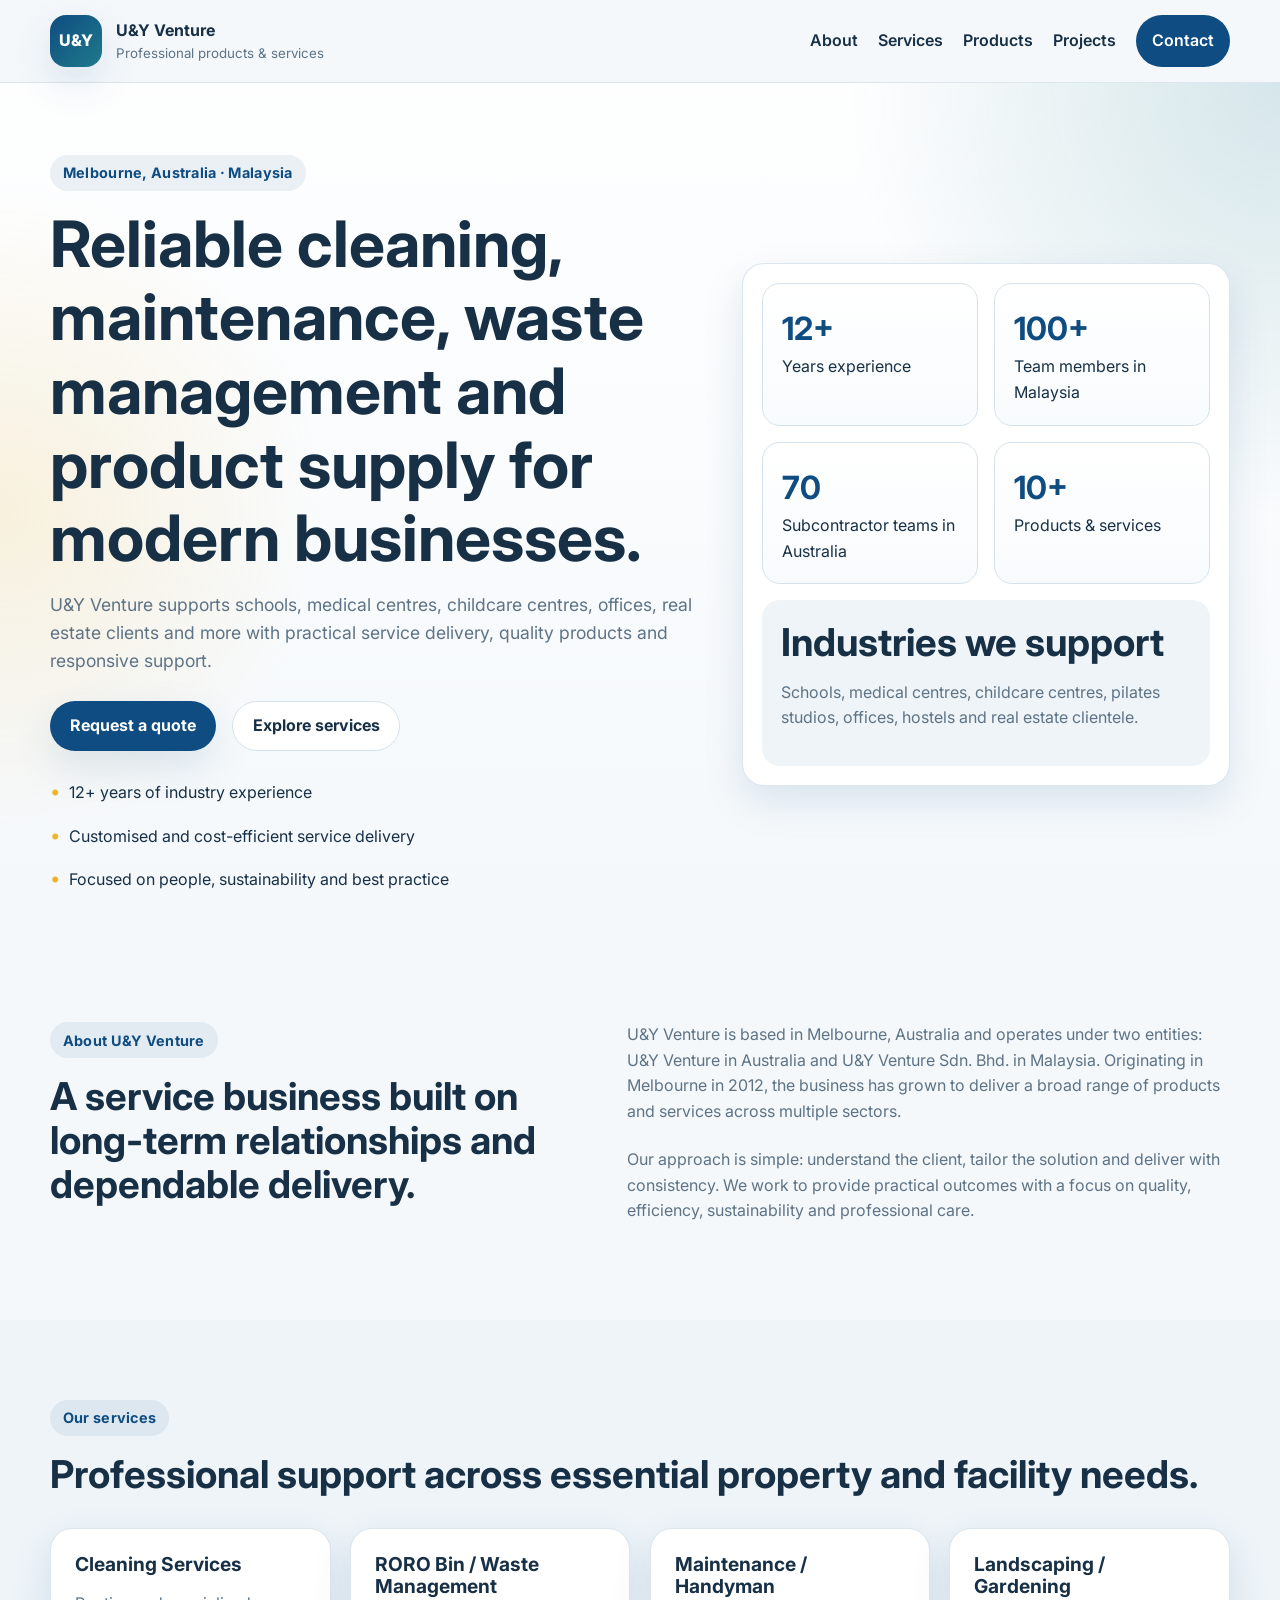
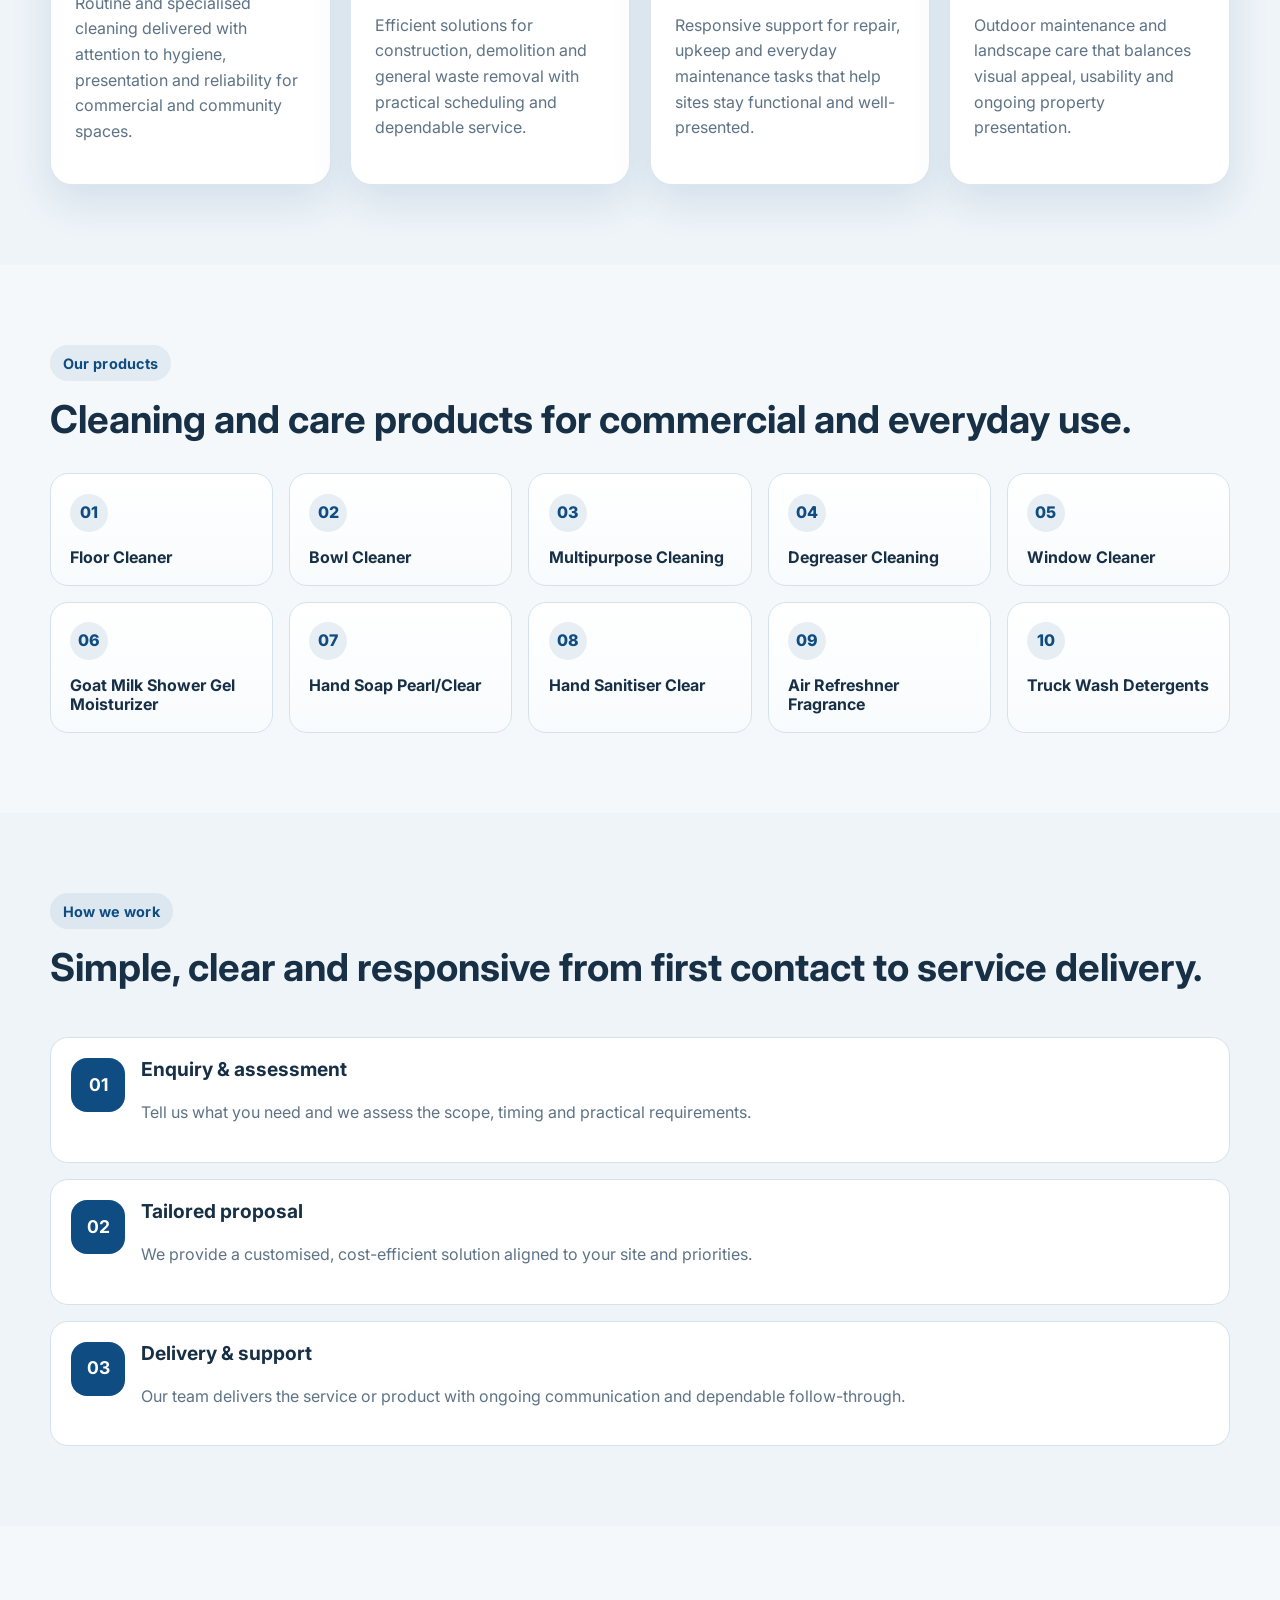
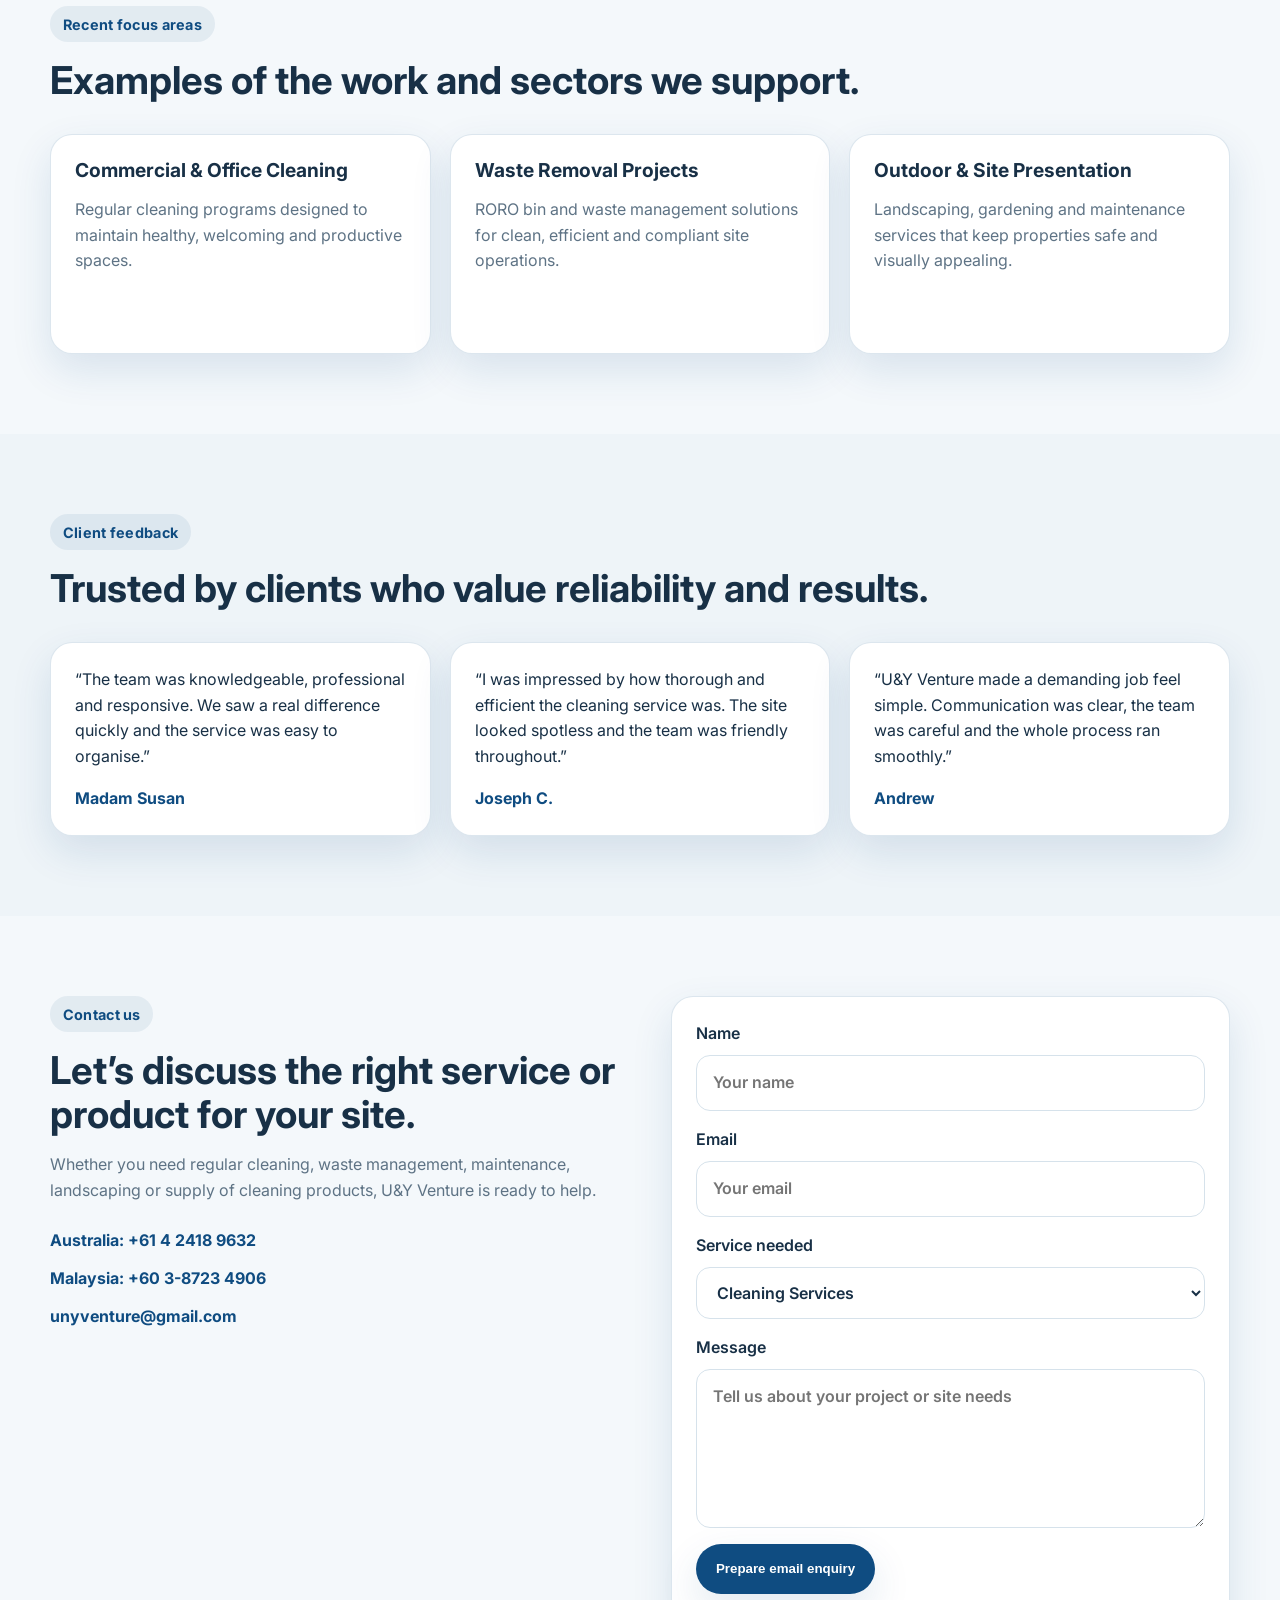
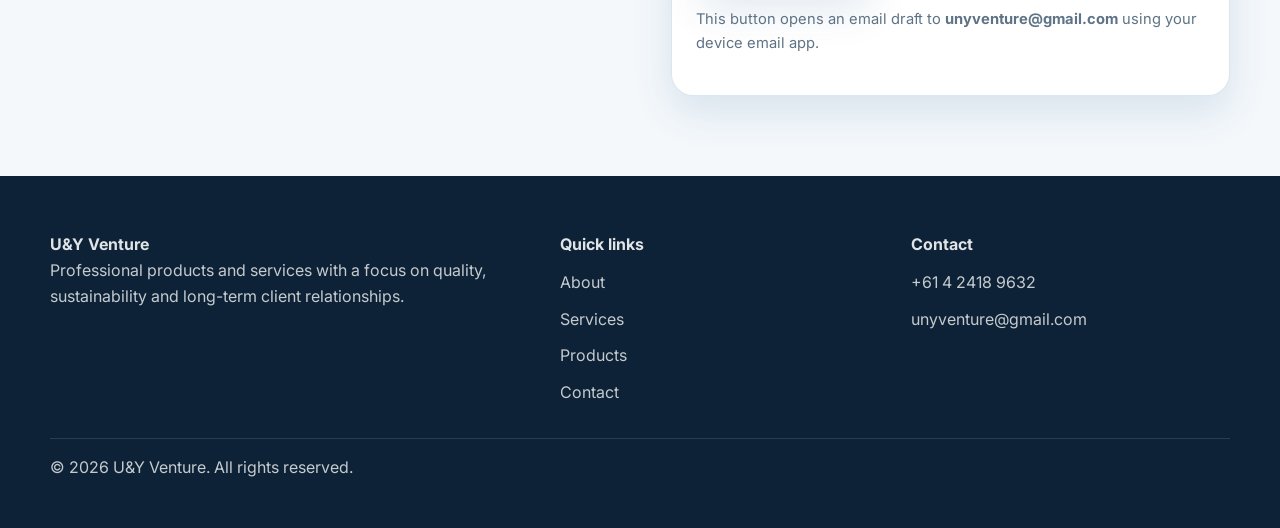
==== commit 5bf75810: "Update Australian contact number in index.html" ====
--- a/index.html
+++ b/index.html
@@ -209,7 +209,7 @@
           <h2>Let’s discuss the right service or product for your site.</h2>
           <p>Whether you need regular cleaning, waste management, maintenance, landscaping or supply of cleaning products, U&Y Venture is ready to help.</p>
           <div class="contact-list">
-            <a href="tel:+61478815122">Australia: +61 4 7881 5122</a>
+            <a href="tel:+61424189632">Australia: +61 4 2418 9632</a>
             <a href="tel:+60387234906">Malaysia: +60 3-8723 4906</a>
             <a href="mailto:unyventure@gmail.com">unyventure@gmail.com</a>
           </div>
@@ -262,7 +262,7 @@
       <div>
         <strong>Contact</strong>
         <div class="footer-links">
-          <a href="tel:+61478815122">+61 4 7881 5122</a>
+          <a href="tel:+61424189632">+61 4 2418 9632</a>
           <a href="mailto:unyventure@gmail.com">unyventure@gmail.com</a>
         </div>
       </div>
